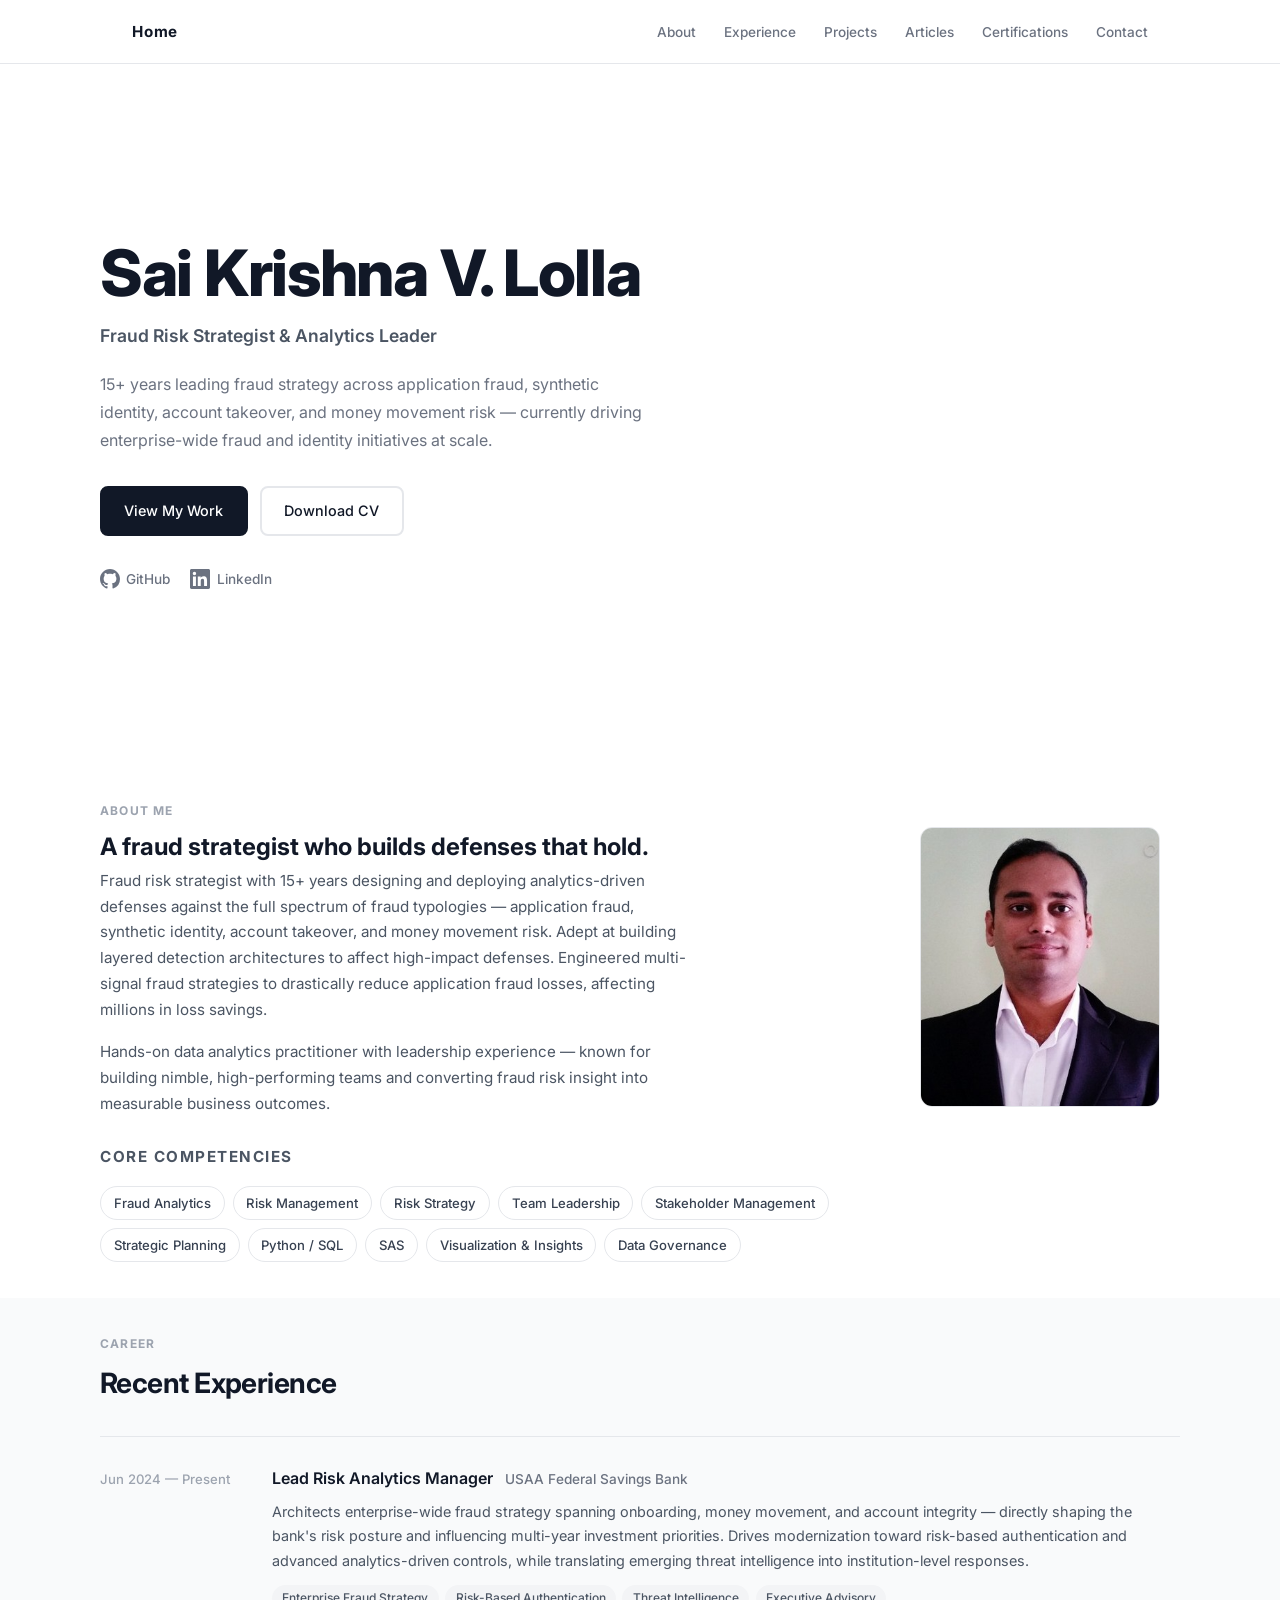
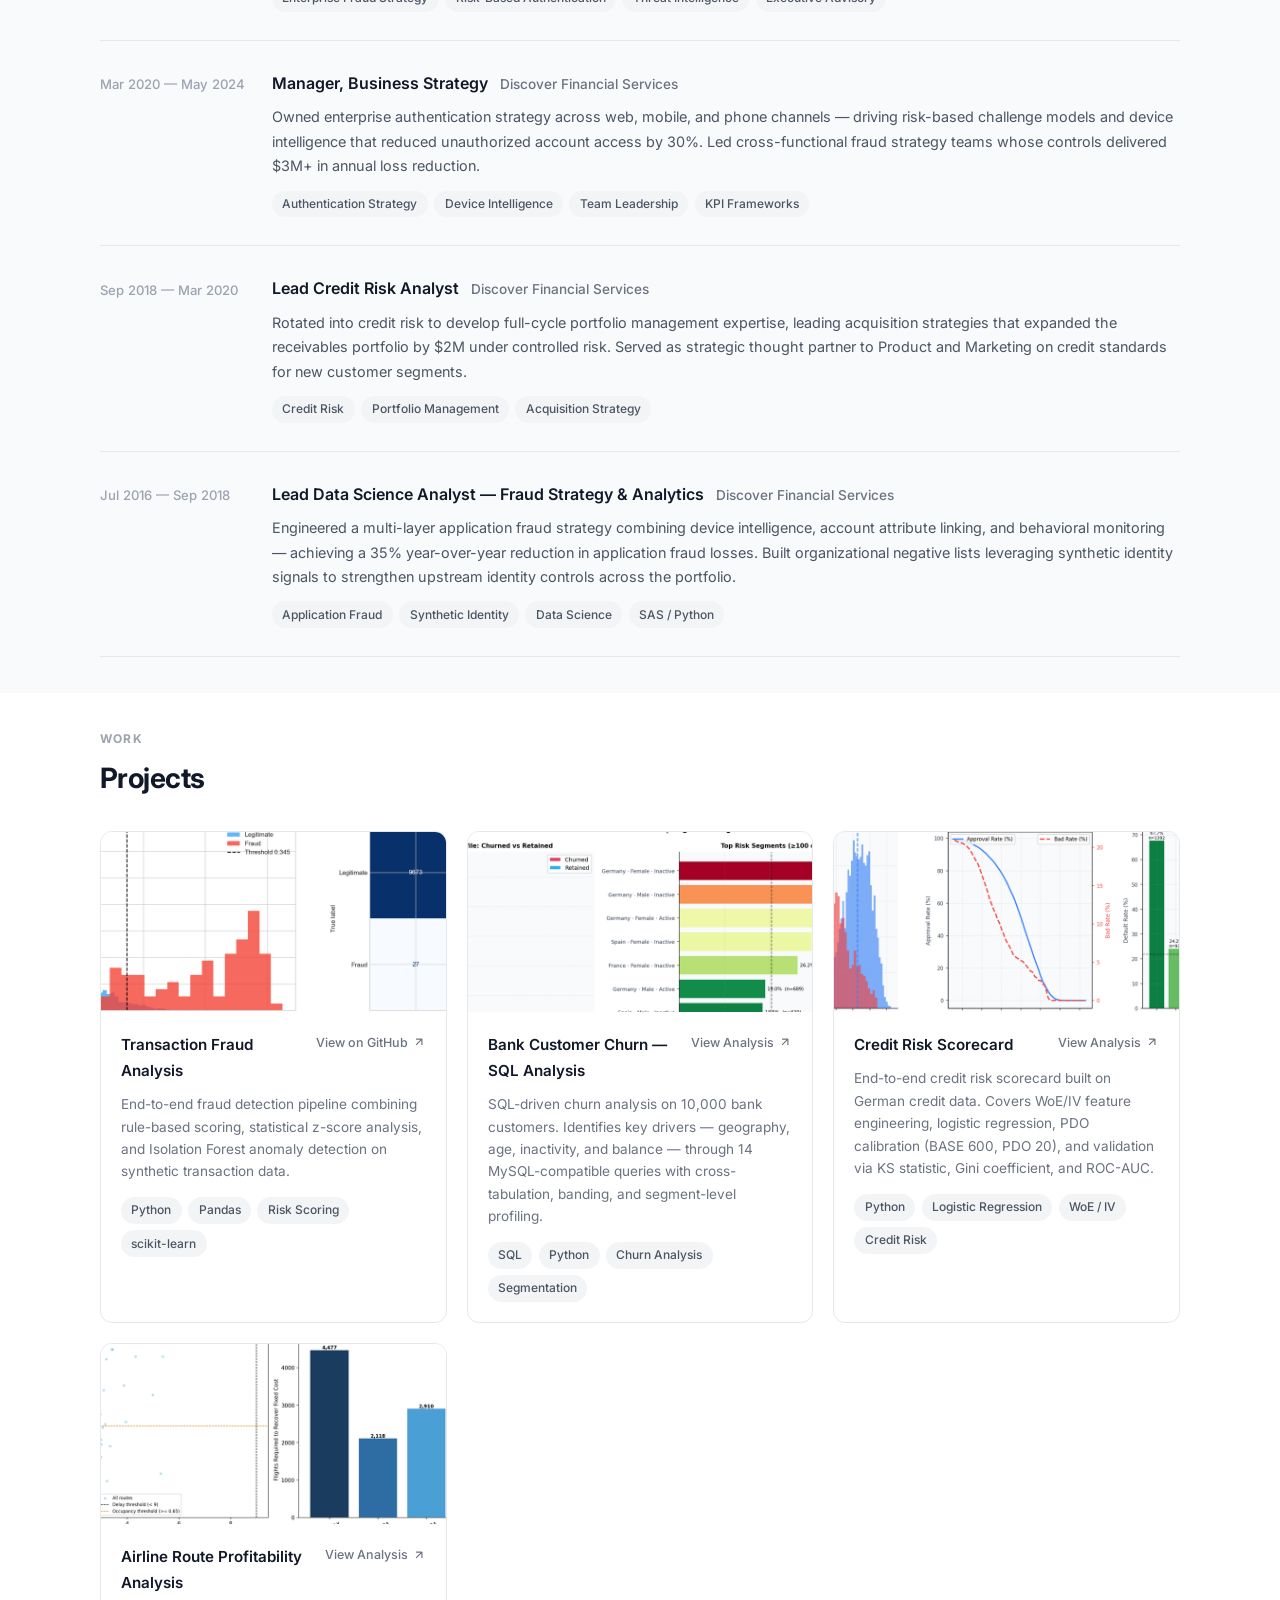
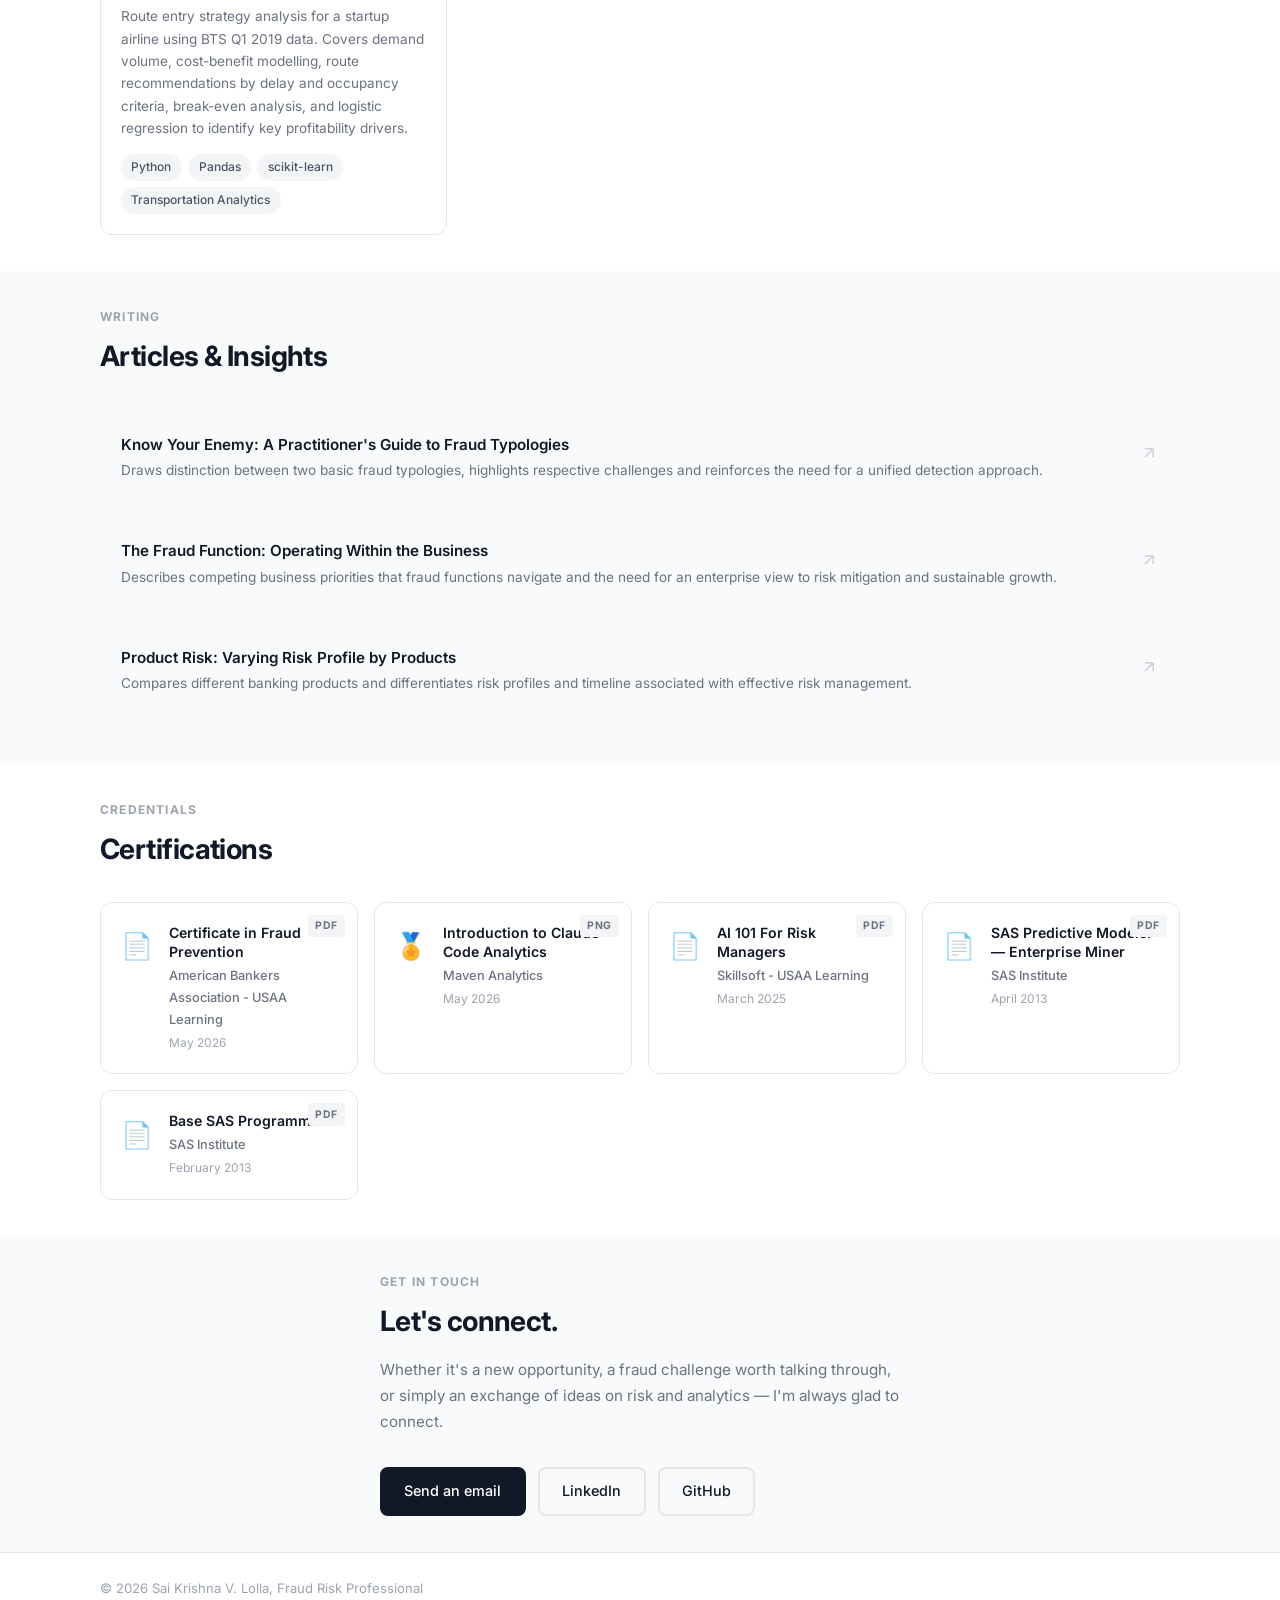
==== index.html @ 13bc926d "Update index.html" ====
<!DOCTYPE html>
<html lang="en">
<head>
  <meta charset="UTF-8" />
  <meta name="viewport" content="width=device-width, initial-scale=1.0" />
  <title>Sai Krishna V. Lolla — Fraud Risk & Analytics Leader</title>
  <link rel="preconnect" href="https://fonts.googleapis.com" />
  <link href="https://fonts.googleapis.com/css2?family=Inter:wght@300;400;500;600;700;800&display=swap" rel="stylesheet" />
  <link rel="stylesheet" href="style.css" />
</head>
<body>

  <!-- ── Navigation ─────────────────────────────────────────── -->
  <nav id="navbar">
    <div class="nav-inner">
      <a href="#hero" class="nav-logo">Home</a>
     <!-- <a href="/" class="nav-logo">🏠 Home</a> -->
      <button class="nav-toggle" aria-label="Toggle menu">&#9776;</button>
      <ul class="nav-links">
        <li><a href="#about">About</a></li>
        <li><a href="#experience">Experience</a></li>
        <li><a href="#projects">Projects</a></li>
        <li><a href="#publications">Articles</a></li>
        <li><a href="#certifications">Certifications</a></li>
        <li><a href="#contact">Contact</a></li>
        <!--<li><a href="assets/resume.pdf" target="_blank" class="btn-nav-cv">CV ↗</a></li> -->
      </ul>
    </div>
  </nav>

  <!-- ── Hero ───────────────────────────────────────────────── -->
  <section id="hero">
    <div class="hero-inner">
      <!--<p class="hero-greeting">Hi, I'm</p> -->
      <h1>Sai Krishna V. Lolla</h1>
      <!--  <span class="wave">👋</span>-->
      <p class="hero-role">Fraud Risk Strategist &amp; Analytics Leader</p>
      <p class="hero-tagline">
        15+ years leading fraud strategy across application fraud, synthetic identity, account takeover, and money movement risk — currently driving enterprise-wide fraud and identity initiatives at scale.
      </p>
      <div class="hero-actions">
        <a href="#projects" class="btn-primary">View My Work</a>
        <a href="assets/resume.pdf" class="btn-outline" target="_blank">Download CV</a>
      </div>
      <div class="hero-socials">
        <a href="https://github.com/skvlolla" target="_blank" rel="noopener">
          <svg width="20" height="20" viewBox="0 0 24 24" fill="currentColor"><path d="M12 0C5.37 0 0 5.37 0 12c0 5.31 3.435 9.795 8.205 11.385.6.105.825-.255.825-.57 0-.285-.015-1.23-.015-2.235-3.015.555-3.795-.735-4.035-1.41-.135-.345-.72-1.41-1.23-1.695-.42-.225-1.02-.78-.015-.795.945-.015 1.62.87 1.845 1.23 1.08 1.815 2.805 1.305 3.495.99.105-.78.42-1.305.765-1.605-2.67-.3-5.46-1.335-5.46-5.925 0-1.305.465-2.385 1.23-3.225-.12-.3-.54-1.53.12-3.18 0 0 1.005-.315 3.3 1.23.96-.27 1.98-.405 3-.405s2.04.135 3 .405c2.295-1.56 3.3-1.23 3.3-1.23.66 1.65.24 2.88.12 3.18.765.84 1.23 1.905 1.23 3.225 0 4.605-2.805 5.625-5.475 5.925.435.375.81 1.095.81 2.22 0 1.605-.015 2.895-.015 3.3 0 .315.225.69.825.57A12.02 12.02 0 0 0 24 12c0-6.63-5.37-12-12-12z"/></svg>
          GitHub
        </a>
        <a href="https://linkedin.com/in/sai-krishna-v-lolla-bba01b13" target="_blank" rel="noopener">
          <svg width="20" height="20" viewBox="0 0 24 24" fill="currentColor"><path d="M20.447 20.452h-3.554v-5.569c0-1.328-.027-3.037-1.852-3.037-1.853 0-2.136 1.445-2.136 2.939v5.667H9.351V9h3.414v1.561h.046c.477-.9 1.637-1.85 3.37-1.85 3.601 0 4.267 2.37 4.267 5.455v6.286zM5.337 7.433a2.062 2.062 0 0 1-2.063-2.065 2.064 2.064 0 1 1 2.063 2.065zm1.782 13.019H3.555V9h3.564v11.452zM22.225 0H1.771C.792 0 0 .774 0 1.729v20.542C0 23.227.792 24 1.771 24h20.451C23.2 24 24 23.227 24 22.271V1.729C24 .774 23.2 0 22.222 0h.003z"/></svg>
          LinkedIn
        </a>
      </div>
    </div>
  </section>

  <!-- ── About ──────────────────────────────────────────────── -->
  <section id="about">
    <div class="section-inner">
      <p class="section-label">About me</p>
      <div class="about-grid">
        <div class="about-left">
          <h2>A fraud strategist who builds defenses that hold.</h2>
          <p>
            Fraud risk strategist with 15+ years designing and deploying analytics-driven
            defenses against the full spectrum of fraud typologies — application fraud,
            synthetic identity, account takeover, and money movement risk. Adept at building
            layered detection architectures to affect high-impact defenses. Engineered
            multi-signal fraud strategies to drastically reduce application fraud losses,
            affecting millions in loss savings.
          </p>
          <p>
            Hands-on data analytics practitioner with leadership experience — known for building
            nimble, high-performing teams and converting fraud risk insight into measurable
            business outcomes.
          </p>
          <div class="skills-block">
            <p class="skills-label">Core competencies</p>
            <ul class="skill-tags">
              <li>Fraud Analytics</li>
              <li>Risk Management</li>
              <li>Risk Strategy</li>
              <li>Team Leadership</li>
              <li>Stakeholder Management</li>
              <li>Strategic Planning</li>
              <li>Python / SQL</li>
              <li>SAS</li>
              <li>Visualization &amp; Insights</li>
              <li>Data Governance</li>
            </ul>
          </div>
        </div>
        <div class="about-right">
          <!-- Replace src with your actual photo path, e.g. assets/photo.jpg -->
          <div class="photo-frame">
            <img src="assets/photo.jpg" alt="Sai Krishna V. Lolla" onerror="this.parentElement.classList.add('photo-placeholder')" />
           <!-- <div class="photo-initials">SKL</div> -->
          </div>
        </div>
      </div>
    </div>
  </section>

  <!-- ── Experience ─────────────────────────────────────────── -->
  <section id="experience" class="section-tinted">
    <div class="section-inner">
      <p class="section-label">Career</p>
      <h2 class="section-heading">Recent Experience</h2>
      <div class="exp-list">

        <div class="exp-card">
          <div class="exp-period">Jun 2024 — Present</div>
          <div class="exp-body">
            <div class="exp-header">
              <h3>Lead Risk Analytics Manager</h3>
              <span class="exp-company">USAA Federal Savings Bank</span>
            </div>
            <p>Architects enterprise-wide fraud strategy spanning onboarding, money movement, and account integrity — directly shaping the bank's risk posture and influencing multi-year investment priorities. Drives modernization toward risk-based authentication and advanced analytics-driven controls, while translating emerging threat intelligence into institution-level responses.</p>
            <div class="tag-list">
              <span class="tag">Enterprise Fraud Strategy</span>
              <span class="tag">Risk-Based Authentication</span>
              <span class="tag">Threat Intelligence</span>
              <span class="tag">Executive Advisory</span>
            </div>
          </div>
        </div>

        <div class="exp-card">
          <div class="exp-period">Mar 2020 — May 2024</div>
          <div class="exp-body">
            <div class="exp-header">
              <h3>Manager, Business Strategy</h3>
              <span class="exp-company">Discover Financial Services</span>
            </div>
            <p>Owned enterprise authentication strategy across web, mobile, and phone channels — driving risk-based challenge models and device intelligence that reduced unauthorized account access by 30%. Led cross-functional fraud strategy teams whose controls delivered $3M+ in annual loss reduction.</p>
            <div class="tag-list">
              <span class="tag">Authentication Strategy</span>
              <span class="tag">Device Intelligence</span>
              <span class="tag">Team Leadership</span>
              <span class="tag">KPI Frameworks</span>
            </div>
          </div>
        </div>

        <div class="exp-card">
          <div class="exp-period">Sep 2018 — Mar 2020</div>
          <div class="exp-body">
            <div class="exp-header">
              <h3>Lead Credit Risk Analyst</h3>
              <span class="exp-company">Discover Financial Services</span>
            </div>
            <p>Rotated into credit risk to develop full-cycle portfolio management expertise, leading acquisition strategies that expanded the receivables portfolio by $2M under controlled risk. Served as strategic thought partner to Product and Marketing on credit standards for new customer segments.</p>
            <div class="tag-list">
              <span class="tag">Credit Risk</span>
              <span class="tag">Portfolio Management</span>
              <span class="tag">Acquisition Strategy</span>
            </div>
          </div>
        </div>

        <div class="exp-card">
          <div class="exp-period">Jul 2016 — Sep 2018</div>
          <div class="exp-body">
            <div class="exp-header">
              <h3>Lead Data Science Analyst — Fraud Strategy &amp; Analytics</h3>
              <span class="exp-company">Discover Financial Services</span>
            </div>
            <p>Engineered a multi-layer application fraud strategy combining device intelligence, account attribute linking, and behavioral monitoring — achieving a 35% year-over-year reduction in application fraud losses. Built organizational negative lists leveraging synthetic identity signals to strengthen upstream identity controls across the portfolio.</p>
            <div class="tag-list">
              <span class="tag">Application Fraud</span>
              <span class="tag">Synthetic Identity</span>
              <span class="tag">Data Science</span>
              <span class="tag">SAS / Python</span>
            </div>
          </div>
        </div>

      </div>
    </div>
  </section>

  <!-- ── Projects ───────────────────────────────────────────── -->
  <section id="projects">
    <div class="section-inner">
      <p class="section-label">Work</p>
      <h2 class="section-heading">Projects</h2>
      <div class="project-grid">

        <div class="project-card">
          <div class="project-img-area">
            <img src="assets/thumb_fraud.png" alt="Transaction Fraud Analysis" onerror="this.parentElement.classList.add('project-img-fallback')" />
            <div class="project-img-icon">&#128202;</div>
          </div>
          <div class="project-body">
            <div class="project-header">
              <h3>Transaction Fraud Analysis</h3>
              <a href="https://github.com/skvlolla/transaction_fraud_analysis" target="_blank" rel="noopener" class="project-link">
                View on GitHub
                <svg width="14" height="14" viewBox="0 0 24 24" fill="none" stroke="currentColor" stroke-width="2"><path d="M7 17L17 7M17 7H7M17 7v10"/></svg>
              </a>
            </div>
            <p>End-to-end fraud detection pipeline combining rule-based scoring, statistical z-score analysis, and Isolation Forest anomaly detection on synthetic transaction data.</p>
            <div class="tag-list">
              <span class="tag">Python</span>
              <span class="tag">Pandas</span>
              <span class="tag">Risk Scoring</span>
              <span class="tag">scikit-learn</span>
            </div>
          </div>
        </div>

        <div class="project-card">
          <div class="project-img-area">
            <img src="assets/thumb_bank_churn.png" alt="Bank Customer Churn Analysis" onerror="this.parentElement.classList.add('project-img-fallback')" />
            <div class="project-img-icon">&#128200;</div>
          </div>
          <div class="project-body">
            <div class="project-header">
              <h3>Bank Customer Churn — SQL Analysis</h3>
              <a href="projects/bank-churn-analysis.html" target="_blank" rel="noopener" class="project-link">
                View Analysis
                <svg width="14" height="14" viewBox="0 0 24 24" fill="none" stroke="currentColor" stroke-width="2"><path d="M7 17L17 7M17 7H7M17 7v10"/></svg>
              </a>
            </div>
            <p>SQL-driven churn analysis on 10,000 bank customers. Identifies key drivers — geography, age, inactivity, and balance — through 14 MySQL-compatible queries with cross-tabulation, banding, and segment-level profiling.</p>
            <div class="tag-list">
              <span class="tag">SQL</span>
              <span class="tag">Python</span>
              <span class="tag">Churn Analysis</span>
              <span class="tag">Segmentation</span>
            </div>
          </div>
        </div>

        <div class="project-card">
          <div class="project-img-area">
            <img src="assets/thumb_credit_risk.png" alt="Credit Risk Scorecard" onerror="this.parentElement.classList.add('project-img-fallback')" />
            <div class="project-img-icon">&#128178;</div>
          </div>
          <div class="project-body">
            <div class="project-header">
              <h3>Credit Risk Scorecard</h3>
              <a href="projects/credit-risk-scorecard.html" target="_blank" rel="noopener" class="project-link">
                View Analysis
                <svg width="14" height="14" viewBox="0 0 24 24" fill="none" stroke="currentColor" stroke-width="2"><path d="M7 17L17 7M17 7H7M17 7v10"/></svg>
              </a>
            </div>
            <p>End-to-end credit risk scorecard built on German credit data. Covers WoE/IV feature engineering, logistic regression, PDO calibration (BASE 600, PDO 20), and validation via KS statistic, Gini coefficient, and ROC-AUC.</p>
            <div class="tag-list">
              <span class="tag">Python</span>
              <span class="tag">Logistic Regression</span>
              <span class="tag">WoE / IV</span>
              <span class="tag">Credit Risk</span>
            </div>
          </div>
        </div>

        <div class="project-card">
          <div class="project-img-area">
            <img src="assets/thumb_airline.png" alt="Airline Route Profitability Analysis" onerror="this.parentElement.classList.add('project-img-fallback')" />
            <div class="project-img-icon">&#9992;</div>
          </div>
          <div class="project-body">
            <div class="project-header">
              <h3>Airline Route Profitability Analysis</h3>
              <a href="projects/airline-route-analysis.html" target="_blank" rel="noopener" class="project-link">
                View Analysis
                <svg width="14" height="14" viewBox="0 0 24 24" fill="none" stroke="currentColor" stroke-width="2"><path d="M7 17L17 7M17 7H7M17 7v10"/></svg>
              </a>
            </div>
            <p>Route entry strategy analysis for a startup airline using BTS Q1 2019 data. Covers demand volume, cost-benefit modelling, route recommendations by delay and occupancy criteria, break-even analysis, and logistic regression to identify key profitability drivers.</p>
            <div class="tag-list">
              <span class="tag">Python</span>
              <span class="tag">Pandas</span>
              <span class="tag">scikit-learn</span>
              <span class="tag">Transportation Analytics</span>
            </div>
          </div>
        </div>

      </div>
    </div>
  </section>

  <!-- ── Articles & Insights ───────────────────────────────── -->
  <section id="publications" class="section-tinted">
    <div class="section-inner">
      <p class="section-label">Writing</p>
      <h2 class="section-heading">Articles &amp; Insights</h2>
      <div class="article-list">

        <!-- Duplicate this block for each article -->
        <a href="https://skvlolla.github.io/portfolio/assets/articles/fraud-typology.html" target="_blank" rel="noopener" class="article-card">
          <div class="article-body">
            <!--<span class="article-year">2023</span>-->
            <h3>Know Your Enemy: A Practitioner's Guide to Fraud Typologies</h3>
            <p>Draws distinction between two basic fraud typologies, highlights respective challenges and reinforces the need for a unified detection approach.</p>
          </div>
          <div class="article-arrow">
            <svg width="20" height="20" viewBox="0 0 24 24" fill="none" stroke="currentColor" stroke-width="2"><path d="M7 17L17 7M17 7H7M17 7v10"/></svg>
          </div>
        </a>

        <a href="https://skvlolla.github.io/portfolio/assets/articles/cross-functional.html" target="_blank" rel="noopener" class="article-card">
          <div class="article-body">
            <!--<span class="article-year">2024</span>-->
            <h3>The Fraud Function: Operating Within the Business</h3>
            <p>Describes competing business priorities that fraud functions navigate and the need for an enterprise view to risk mitigation and sustainable growth.</p>
          </div>
          <div class="article-arrow">
            <svg width="20" height="20" viewBox="0 0 24 24" fill="none" stroke="currentColor" stroke-width="2"><path d="M7 17L17 7M17 7H7M17 7v10"/></svg>
          </div>
        </a>

        <a href="https://skvlolla.github.io/portfolio/assets/articles/product-risk.html" target="_blank" rel="noopener" class="article-card">
          <div class="article-body">
            <!--<span class="article-year">2024</span>-->
            <h3>Product Risk: Varying Risk Profile by Products</h3>
            <p>Compares different banking products and differentiates risk profiles and timeline associated with effective risk management.</p>
          </div>
          <div class="article-arrow">
            <svg width="20" height="20" viewBox="0 0 24 24" fill="none" stroke="currentColor" stroke-width="2"><path d="M7 17L17 7M17 7H7M17 7v10"/></svg>
          </div>
        </a>

      </div>
    </div>
  </section>

  <!-- ── Certifications ─────────────────────────────────────── -->
  <section id="certifications">
    <div class="section-inner">
      <p class="section-label">Credentials</p>
      <h2 class="section-heading">Certifications</h2>
      <div class="cert-grid">

        <!--
          data-type="image" → opens PNG in modal
          data-type="pdf"   → opens PDF in modal
          data-src          → path to the file
        -->
      <div class="cert-card" data-type="pdf" data-src="assets/certs/ABA Certificate Fraud Prevention.pdf">
          <div class="cert-icon">&#128196;</div>
          <div class="cert-info">
            <h3>Certificate in Fraud Prevention</h3>
            <p class="cert-issuer">American Bankers Association - USAA Learning</p>
            <p class="cert-date">May 2026</p>
          </div>
          <span class="cert-type-badge">PDF</span>
        </div>

        <div class="cert-card" data-type="image" data-src="assets/certs/Intro-to-Claude-Code-Analytics-Certificate.png">
          <div class="cert-icon">&#127941;</div>
          <div class="cert-info">
            <h3>Introduction to Claude Code Analytics</h3>
            <p class="cert-issuer">Maven Analytics</p>
            <p class="cert-date">May 2026</p>
          </div>
          <span class="cert-type-badge">PNG</span>
        </div>

        <div class="cert-card" data-type="pdf" data-src="assets/certs/AI 101 for Risk Managers.pdf">
          <div class="cert-icon">&#128196;</div>
          <div class="cert-info">
            <h3>AI 101 For Risk Managers</h3>
            <p class="cert-issuer">Skillsoft - USAA Learning</p>
            <p class="cert-date">March 2025</p>
          </div>
          <span class="cert-type-badge">PDF</span>
        </div>

        <div class="cert-card" data-type="pdf" data-src="assets/certs/SAS_PredMod_SAS_EM.pdf">
          <div class="cert-icon">&#128196;</div>
          <div class="cert-info">
            <h3>SAS Predictive Modeler — Enterprise Miner</h3>
            <p class="cert-issuer">SAS Institute</p>
            <p class="cert-date">April 2013</p>
          </div>
          <span class="cert-type-badge">PDF</span>
        </div>

        <div class="cert-card" data-type="pdf" data-src="assets/certs/Base_SAS_Prog.pdf">
          <div class="cert-icon">&#128196;</div>
          <div class="cert-info">
            <h3>Base SAS Programmer</h3>
            <p class="cert-issuer">SAS Institute</p>
            <p class="cert-date">February 2013</p>
          </div>
          <span class="cert-type-badge">PDF</span>
        </div>

      </div>
    </div>
  </section>

  <!-- ── Contact ────────────────────────────────────────────── -->
  <section id="contact" class="section-tinted">
    <div class="section-inner contact-inner">
      <p class="section-label">Get in touch</p>
      <h2 class="section-heading">Let's connect.</h2>
      <p class="contact-sub">
        Whether it's a new opportunity, a fraud challenge worth talking through, or simply
        an exchange of ideas on risk and analytics — I'm always glad to connect.
      </p>
      <div class="contact-actions">
        <a href="mailto:skvlolla@gmail.com" class="btn-primary">Send an email</a>
        <a href="https://linkedin.com/in/sai-krishna-v-lolla-bba01b13" target="_blank" rel="noopener" class="btn-outline">LinkedIn</a>
        <a href="https://github.com/skvlolla" target="_blank" rel="noopener" class="btn-outline">GitHub</a>
      </div>
    </div>
  </section>

  <footer>
    <div class="footer-inner">
      <span>&copy; 2026 Sai Krishna V. Lolla, Fraud Risk Professional</span>
      <!--<div class="footer-links">
        <a href="https://github.com/skvlolla" target="_blank" rel="noopener">GitHub</a>
        <a href="https://linkedin.com/in/sai-krishna-v-lolla-bba01b13" target="_blank" rel="noopener">LinkedIn</a>  -->
      </div>
    </div>
  </footer>

  <!-- ── Cert Modal ─────────────────────────────────────────── -->
  <div id="cert-modal" class="modal" role="dialog" aria-modal="true" aria-label="Certification viewer">
    <div class="modal-backdrop"></div>
    <div class="modal-box">
      <button class="modal-close" aria-label="Close">&times;</button>
      <div id="modal-content"></div>
    </div>
  </div>

  <script src="script.js"></script>
</body>
</html>
---- style.css ----
/* ── Reset & Tokens ────────────────────────────────────────── */
*, *::before, *::after { box-sizing: border-box; margin: 0; padding: 0; }

:root {
  --gray-50:   #f9fafb;
  --gray-100:  #f3f4f6;
  --gray-200:  #e5e7eb;
  --gray-300:  #d1d5db;
  --gray-400:  #9ca3af;
  --gray-500:  #6b7280;
  --gray-600:  #4b5563;
  --gray-700:  #374151;
  --gray-800:  #1f2937;
  --gray-900:  #111827;
  --white:     #ffffff;
  --radius:    12px;
  --radius-sm: 8px;
  --nav-h:     64px;
  --max-w:     1080px;
  --shadow-sm: 0 1px 3px rgba(0,0,0,.06), 0 1px 2px rgba(0,0,0,.04);
  --shadow:    0 4px 12px rgba(0,0,0,.07);
}

html { scroll-behavior: smooth; font-size: 16px; }

body {
  font-family: 'Inter', system-ui, -apple-system, sans-serif;
  color: var(--gray-900);
  background: var(--white);
  line-height: 1.7;
  -webkit-font-smoothing: antialiased;
}

a { color: inherit; text-decoration: none; }
img { max-width: 100%; display: block; }

/* ── Buttons ───────────────────────────────────────────────── */
.btn-primary {
  display: inline-flex;
  align-items: center;
  gap: .4rem;
  padding: .65rem 1.4rem;
  background: var(--gray-900);
  color: var(--white);
  border: 2px solid var(--gray-900);
  border-radius: var(--radius-sm);
  font-size: .9rem;
  font-weight: 500;
  transition: background .15s, border-color .15s;
  cursor: pointer;
}
.btn-primary:hover { background: var(--gray-700); border-color: var(--gray-700); }

.btn-outline {
  display: inline-flex;
  align-items: center;
  gap: .4rem;
  padding: .65rem 1.4rem;
  background: transparent;
  color: var(--gray-900);
  border: 2px solid var(--gray-200);
  border-radius: var(--radius-sm);
  font-size: .9rem;
  font-weight: 500;
  transition: border-color .15s, color .15s;
  cursor: pointer;
}
.btn-outline:hover { border-color: var(--gray-400); }

/* ── Navigation ────────────────────────────────────────────── */
#navbar {
  position: fixed;
  top: 0; left: 0; right: 0;
  height: var(--nav-h);
  background: rgba(255,255,255,.9);
  backdrop-filter: blur(10px);
  border-bottom: 1px solid var(--gray-200);
  z-index: 100;
}

.nav-inner {
  max-width: var(--max-w);
  margin: 0 auto;
  padding: 0 2rem;
  height: 100%;
  display: flex;
  align-items: center;
  justify-content: space-between;
}

.nav-logo {
  font-size: .95rem;
  font-weight: 700;
  color: var(--gray-900);
  letter-spacing: .05em;
}

.nav-links {
  list-style: none;
  display: flex;
  align-items: center;
  gap: 1.75rem;
}

.nav-links a {
  font-size: .85rem;
  font-weight: 500;
  color: var(--gray-500);
  transition: color .15s;
}
.nav-links a:hover, .nav-links a.active { color: var(--gray-900); }

.btn-nav-cv {
  padding: .4rem .9rem;
  border: 1.5px solid var(--gray-200);
  border-radius: 6px;
  font-size: .82rem !important;
  font-weight: 600 !important;
  color: var(--gray-700) !important;
  transition: border-color .15s !important;
}
.btn-nav-cv:hover { border-color: var(--gray-400) !important; color: var(--gray-900) !important; }

.nav-toggle {
  display: none;
  background: none;
  border: none;
  font-size: 1.3rem;
  cursor: pointer;
  color: var(--gray-700);
}

/* ── Hero ──────────────────────────────────────────────────── */
#hero {
  min-height: 85vh;
  display: flex;
  align-items: center;
  padding: calc(var(--nav-h) + 3rem) 2rem 3rem;
}

.hero-inner {
  max-width: var(--max-w);
  margin: 0 auto;
  width: 100%;
}

.hero-greeting {
  font-size: 1.1rem;
  color: var(--gray-500);
  font-weight: 400;
  margin-bottom: .4rem;
}

#hero h1 {
  font-size: clamp(2.5rem, 5.5vw, 4rem);
  font-weight: 800;
  color: var(--gray-900);
  line-height: 1.1;
  margin-bottom: .75rem;
  letter-spacing: -.02em;
}

.wave {
  display: inline-block;
  animation: wave 2s linear 3;
  transform-origin: 70% 70%;
}
@keyframes wave {
  0%,60%,100% { transform: rotate(0deg); }
  10%,30%     { transform: rotate(14deg); }
  20%         { transform: rotate(-8deg); }
  40%         { transform: rotate(-4deg); }
  50%         { transform: rotate(10deg); }
}

.hero-role {
  font-size: 1.1rem;
  font-weight: 600;
  color: var(--gray-600);
  margin-bottom: 1.25rem;
}

.hero-tagline {
  font-size: 1rem;
  color: var(--gray-500);
  max-width: 560px;
  line-height: 1.75;
  margin-bottom: 2rem;
}

.hero-actions {
  display: flex;
  gap: .75rem;
  flex-wrap: wrap;
  margin-bottom: 2rem;
}

.hero-socials {
  display: flex;
  gap: 1.25rem;
}

.hero-socials a {
  display: inline-flex;
  align-items: center;
  gap: .4rem;
  font-size: .85rem;
  font-weight: 500;
  color: var(--gray-500);
  transition: color .15s;
}
.hero-socials a:hover { color: var(--gray-900); }

/* ── Section Shared ────────────────────────────────────────── */
section { padding: 2.25rem 2rem; }
.section-tinted { background: var(--gray-50); }

.section-inner {
  max-width: var(--max-w);
  margin: 0 auto;
}

.section-label {
  font-size: .75rem;
  font-weight: 700;
  letter-spacing: .1em;
  text-transform: uppercase;
  color: var(--gray-400);
  margin-bottom: .35rem;
}

.section-heading {
  font-size: 1.75rem;
  font-weight: 700;
  color: var(--gray-900);
  margin-bottom: 1.75rem;
  letter-spacing: -.02em;
}

/* ── About ─────────────────────────────────────────────────── */
#about .section-inner > h2 {
  font-size: 1.75rem;
  font-weight: 700;
  color: var(--gray-900);
  margin-bottom: 1.25rem;
  letter-spacing: -.02em;
  max-width: 540px;
  line-height: 1.3;
}

.about-grid {
  display: grid;
  grid-template-columns: 1fr 280px;
  gap: 2.5rem;
  align-items: start;
}

.about-left p {
  color: var(--gray-600);
  font-size: .95rem;
  margin-bottom: 1rem;
  max-width: 600px;
}

.skills-block { margin-top: 1.75rem; }

.skills-label {
  font-size: .75rem;
  font-weight: 700;
  letter-spacing: .1em;
  text-transform: uppercase;
  color: var(--gray-400);
  margin-bottom: .75rem;
}

.skill-tags {
  list-style: none;
  display: flex;
  flex-wrap: wrap;
  gap: .5rem;
}

.skill-tags li {
  font-size: .82rem;
  font-weight: 500;
  padding: .3rem .8rem;
  background: var(--white);
  border: 1.5px solid var(--gray-200);
  border-radius: 20px;
  color: var(--gray-700);
  transition: border-color .15s;
}
.skill-tags li:hover { border-color: var(--gray-400); }

.about-right { display: flex; justify-content: center; }

.photo-frame {
  width: 240px;
  height: 280px;
  border-radius: var(--radius);
  overflow: hidden;
  background: var(--gray-100);
  border: 1.5px solid var(--gray-200);
  position: relative;
  display: flex;
  align-items: center;
  justify-content: center;
}

.photo-frame img {
  width: 100%;
  height: 100%;
  object-fit: cover;
}

.photo-initials {
  position: absolute;
  font-size: 2rem;
  font-weight: 700;
  color: var(--gray-300);
}

.photo-frame.photo-placeholder img { display: none; }

/* ── Experience ────────────────────────────────────────────── */
.exp-list { display: flex; flex-direction: column; gap: 1px; }

.exp-card {
  display: grid;
  grid-template-columns: 140px 1fr;
  gap: 2rem;
  padding: 1.75rem 0;
  border-bottom: 1px solid var(--gray-200);
}
.exp-card:first-child { border-top: 1px solid var(--gray-200); }

.exp-period {
  font-size: .82rem;
  font-weight: 500;
  color: var(--gray-400);
  padding-top: .2rem;
  white-space: nowrap;
}

.exp-header {
  display: flex;
  align-items: baseline;
  gap: .75rem;
  flex-wrap: wrap;
  margin-bottom: .5rem;
}

.exp-body h3 {
  font-size: 1rem;
  font-weight: 600;
  color: var(--gray-900);
}

.exp-company {
  font-size: .85rem;
  font-weight: 500;
  color: var(--gray-500);
}

.exp-body p {
  font-size: .9rem;
  color: var(--gray-600);
  margin-bottom: .75rem;
}

/* ── Tags (shared) ─────────────────────────────────────────── */
.tag-list { display: flex; flex-wrap: wrap; gap: .4rem; }

.tag {
  font-size: .75rem;
  font-weight: 500;
  padding: .2rem .65rem;
  background: var(--gray-100);
  color: var(--gray-600);
  border-radius: 20px;
}

/* ── Projects ──────────────────────────────────────────────── */
.project-grid {
  display: grid;
  grid-template-columns: repeat(auto-fill, minmax(320px, 1fr));
  gap: 1.25rem;
}

.project-card {
  background: var(--white);
  border: 1.5px solid var(--gray-200);
  border-radius: var(--radius);
  overflow: hidden;
  transition: border-color .15s, box-shadow .15s;
}
.project-card:hover { border-color: var(--gray-300); box-shadow: var(--shadow); }

.project-img-area {
  height: 180px;
  background: var(--gray-100);
  overflow: hidden;
  display: flex;
  align-items: center;
  justify-content: center;
  position: relative;
}
.project-img-area img { width: 100%; height: 100%; object-fit: cover; }

.project-img-fallback { background: var(--gray-100); }
.project-img-fallback img { display: none; }

.project-img-icon {
  font-size: 2rem;
  position: absolute;
}
.project-img-area img + .project-img-icon,
.project-img-area:not(.project-img-fallback) .project-img-icon { display: none; }
.project-img-fallback .project-img-icon { display: flex; }

.project-body { padding: 1.25rem; }

.project-header {
  display: flex;
  justify-content: space-between;
  align-items: flex-start;
  gap: .5rem;
  margin-bottom: .6rem;
}

.project-body h3 {
  font-size: .95rem;
  font-weight: 600;
  color: var(--gray-900);
}

.project-link {
  display: inline-flex;
  align-items: center;
  gap: .25rem;
  font-size: .78rem;
  font-weight: 500;
  color: var(--gray-500);
  white-space: nowrap;
  transition: color .15s;
  flex-shrink: 0;
}
.project-link:hover { color: var(--gray-900); }

.project-body p {
  font-size: .85rem;
  color: var(--gray-500);
  margin-bottom: .9rem;
  line-height: 1.65;
}

/* ── Articles ──────────────────────────────────────────────── */
.article-list { display: flex; flex-direction: column; gap: 1px; }

.article-card {
  display: flex;
  align-items: center;
  gap: 1.5rem;
  padding: 1.5rem 1.25rem;
  border-radius: var(--radius-sm);
  border: 1.5px solid transparent;
  transition: background .15s, border-color .15s;
  cursor: pointer;
  margin-bottom: .5rem;
}
.article-card:hover {
  background: var(--white);
  border-color: var(--gray-200);
}

.article-body { flex: 1; }

.article-year {
  font-size: .75rem;
  font-weight: 600;
  letter-spacing: .08em;
  text-transform: uppercase;
  color: var(--gray-400);
  display: block;
  margin-bottom: .3rem;
}

.article-body h3 {
  font-size: .95rem;
  font-weight: 600;
  color: var(--gray-900);
  margin-bottom: .3rem;
  line-height: 1.4;
}

.article-body p {
  font-size: .85rem;
  color: var(--gray-500);
  line-height: 1.6;
}

.article-arrow {
  color: var(--gray-300);
  flex-shrink: 0;
  transition: color .15s, transform .15s;
}
.article-card:hover .article-arrow { color: var(--gray-600); transform: translate(2px,-2px); }

/* ── Certifications ────────────────────────────────────────── */
.cert-grid {
  display: grid;
  grid-template-columns: repeat(auto-fill, minmax(240px, 1fr));
  gap: 1rem;
}

.cert-card {
  background: var(--white);
  border: 1.5px solid var(--gray-200);
  border-radius: var(--radius);
  padding: 1.25rem;
  display: flex;
  align-items: flex-start;
  gap: 1rem;
  cursor: pointer;
  position: relative;
  transition: border-color .15s, box-shadow .15s;
}
.cert-card:hover { border-color: var(--gray-300); box-shadow: var(--shadow-sm); }

.cert-icon { font-size: 1.6rem; flex-shrink: 0; margin-top: .1rem; }

.cert-info h3 {
  font-size: .88rem;
  font-weight: 600;
  color: var(--gray-900);
  margin-bottom: .2rem;
  line-height: 1.4;
}

.cert-issuer { font-size: .8rem; color: var(--gray-500); font-weight: 500; }
.cert-date   { font-size: .75rem; color: var(--gray-400); margin-top: .15rem; }

.cert-type-badge {
  position: absolute;
  top: .75rem; right: .75rem;
  font-size: .65rem;
  font-weight: 700;
  letter-spacing: .06em;
  padding: .15rem .45rem;
  border-radius: 4px;
  background: var(--gray-100);
  color: var(--gray-500);
}

/* ── Contact ───────────────────────────────────────────────── */
.contact-inner { max-width: 520px; }

.contact-inner .section-heading { margin-bottom: .75rem; }

.contact-sub {
  font-size: .95rem;
  color: var(--gray-500);
  margin-bottom: 2rem;
  line-height: 1.7;
}

.contact-actions { display: flex; gap: .75rem; flex-wrap: wrap; }

/* ── Footer ────────────────────────────────────────────────── */
footer {
  border-top: 1px solid var(--gray-200);
  padding: 1.5rem 2rem;
}

.footer-inner {
  max-width: var(--max-w);
  margin: 0 auto;
  display: flex;
  justify-content: space-between;
  align-items: center;
  flex-wrap: wrap;
  gap: 1rem;
}

footer span { font-size: .82rem; color: var(--gray-400); }

.footer-links { display: flex; gap: 1.25rem; }
.footer-links a {
  font-size: .82rem;
  color: var(--gray-400);
  font-weight: 500;
  transition: color .15s;
}
.footer-links a:hover { color: var(--gray-700); }

/* ── Modal ─────────────────────────────────────────────────── */
.modal {
  display: none;
  position: fixed;
  inset: 0;
  z-index: 200;
  align-items: center;
  justify-content: center;
}
.modal.open { display: flex; }

.modal-backdrop {
  position: absolute;
  inset: 0;
  background: rgba(0,0,0,.5);
}

.modal-box {
  position: relative;
  background: var(--white);
  border-radius: var(--radius);
  max-width: 90vw;
  max-height: 90vh;
  overflow: auto;
  padding: 1rem;
  box-shadow: 0 20px 60px rgba(0,0,0,.2);
  z-index: 1;
}

.modal-close {
  position: sticky;
  top: 0;
  float: right;
  background: var(--gray-100);
  border: none;
  border-radius: 50%;
  width: 32px; height: 32px;
  font-size: 1.2rem;
  cursor: pointer;
  display: flex;
  align-items: center;
  justify-content: center;
  margin-bottom: .5rem;
  color: var(--gray-600);
}
.modal-close:hover { background: var(--gray-200); }

#modal-content img   { max-width: 75vw; max-height: 80vh; border-radius: 6px; }
#modal-content iframe { width: 75vw; height: 80vh; border: none; }

/* ── Responsive ────────────────────────────────────────────── */
@media (max-width: 768px) {
  .nav-toggle { display: block; }

  .nav-links {
    display: none;
    position: absolute;
    top: var(--nav-h);
    left: 0; right: 0;
    background: var(--white);
    border-bottom: 1px solid var(--gray-200);
    flex-direction: column;
    padding: 1.5rem 2rem;
    gap: 1.1rem;
    align-items: flex-start;
  }
  .nav-links.open { display: flex; }

  .about-grid { grid-template-columns: 1fr; }
  .about-right { display: none; }

  .exp-card { grid-template-columns: 1fr; gap: .4rem; }
  .exp-period { font-size: .78rem; }

  .project-grid { grid-template-columns: 1fr; }

  .cert-grid { grid-template-columns: 1fr; }

  .contact-inner { max-width: 100%; }
}
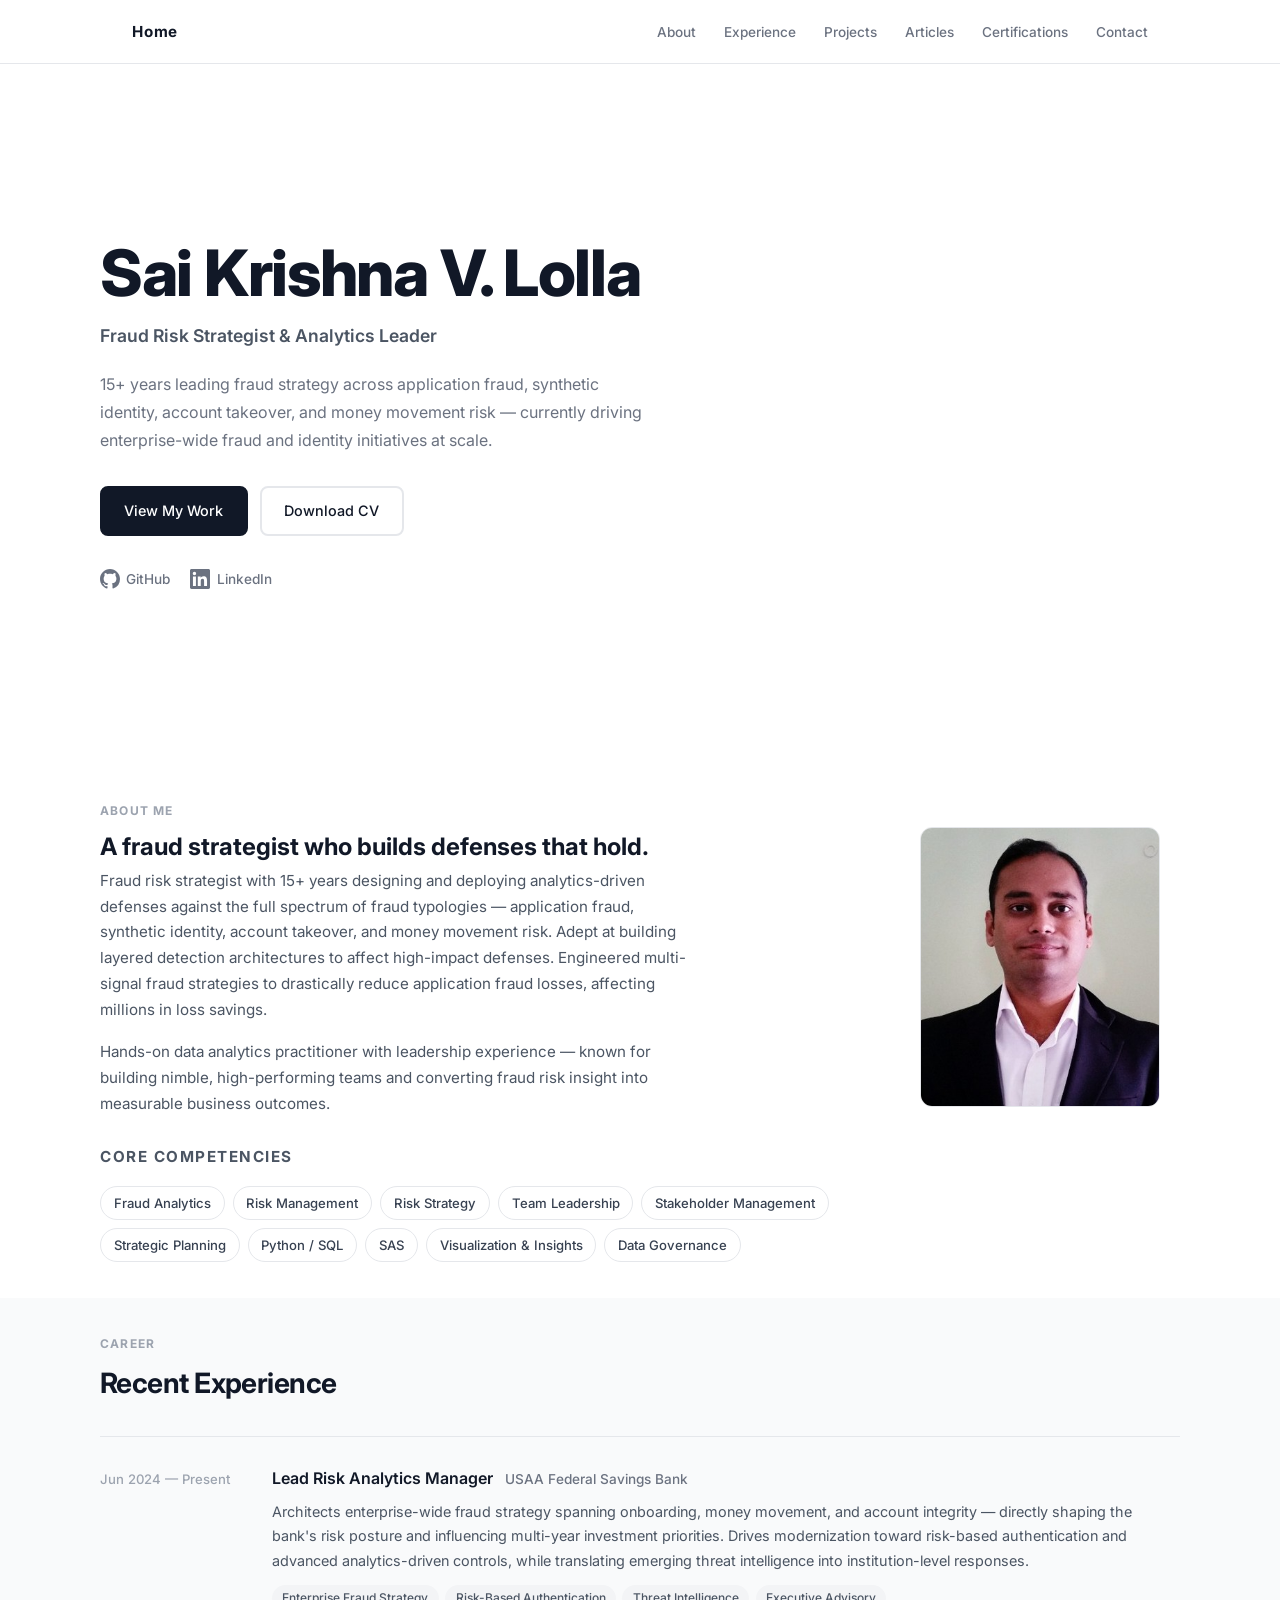
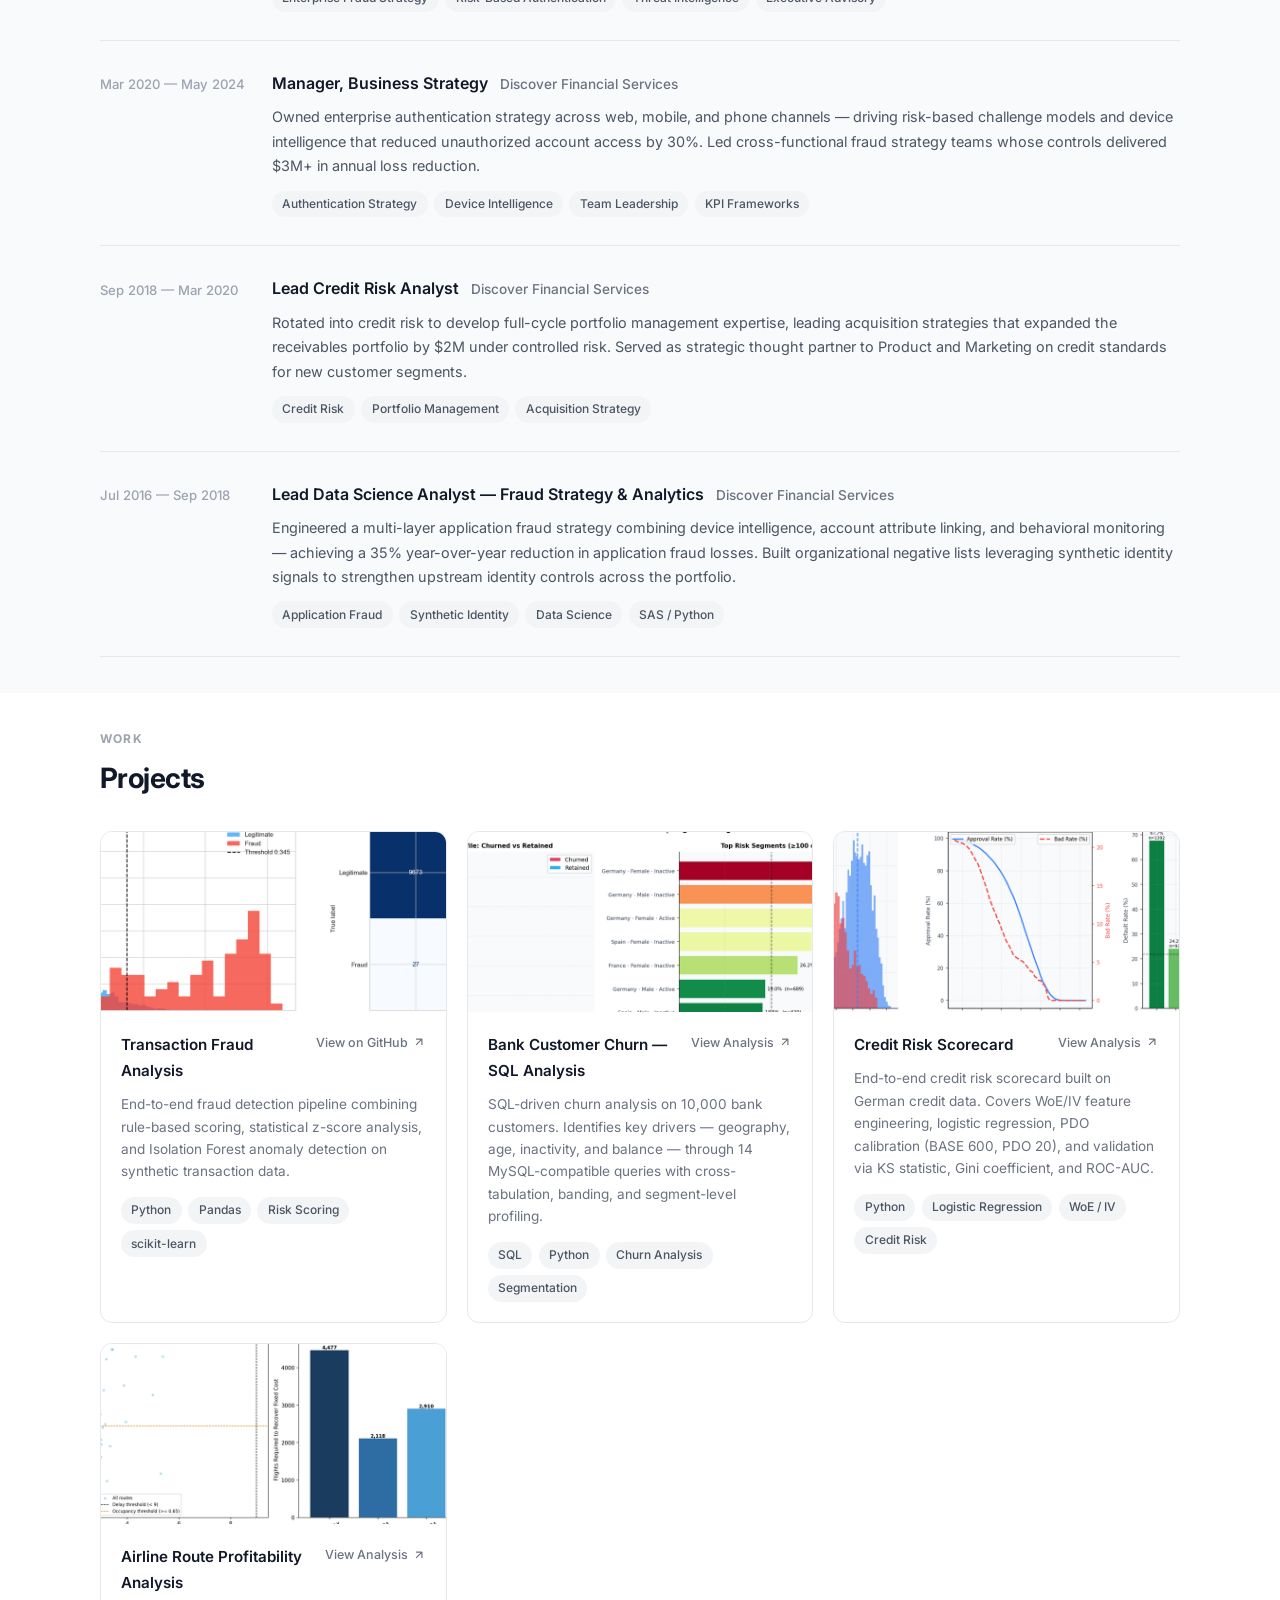
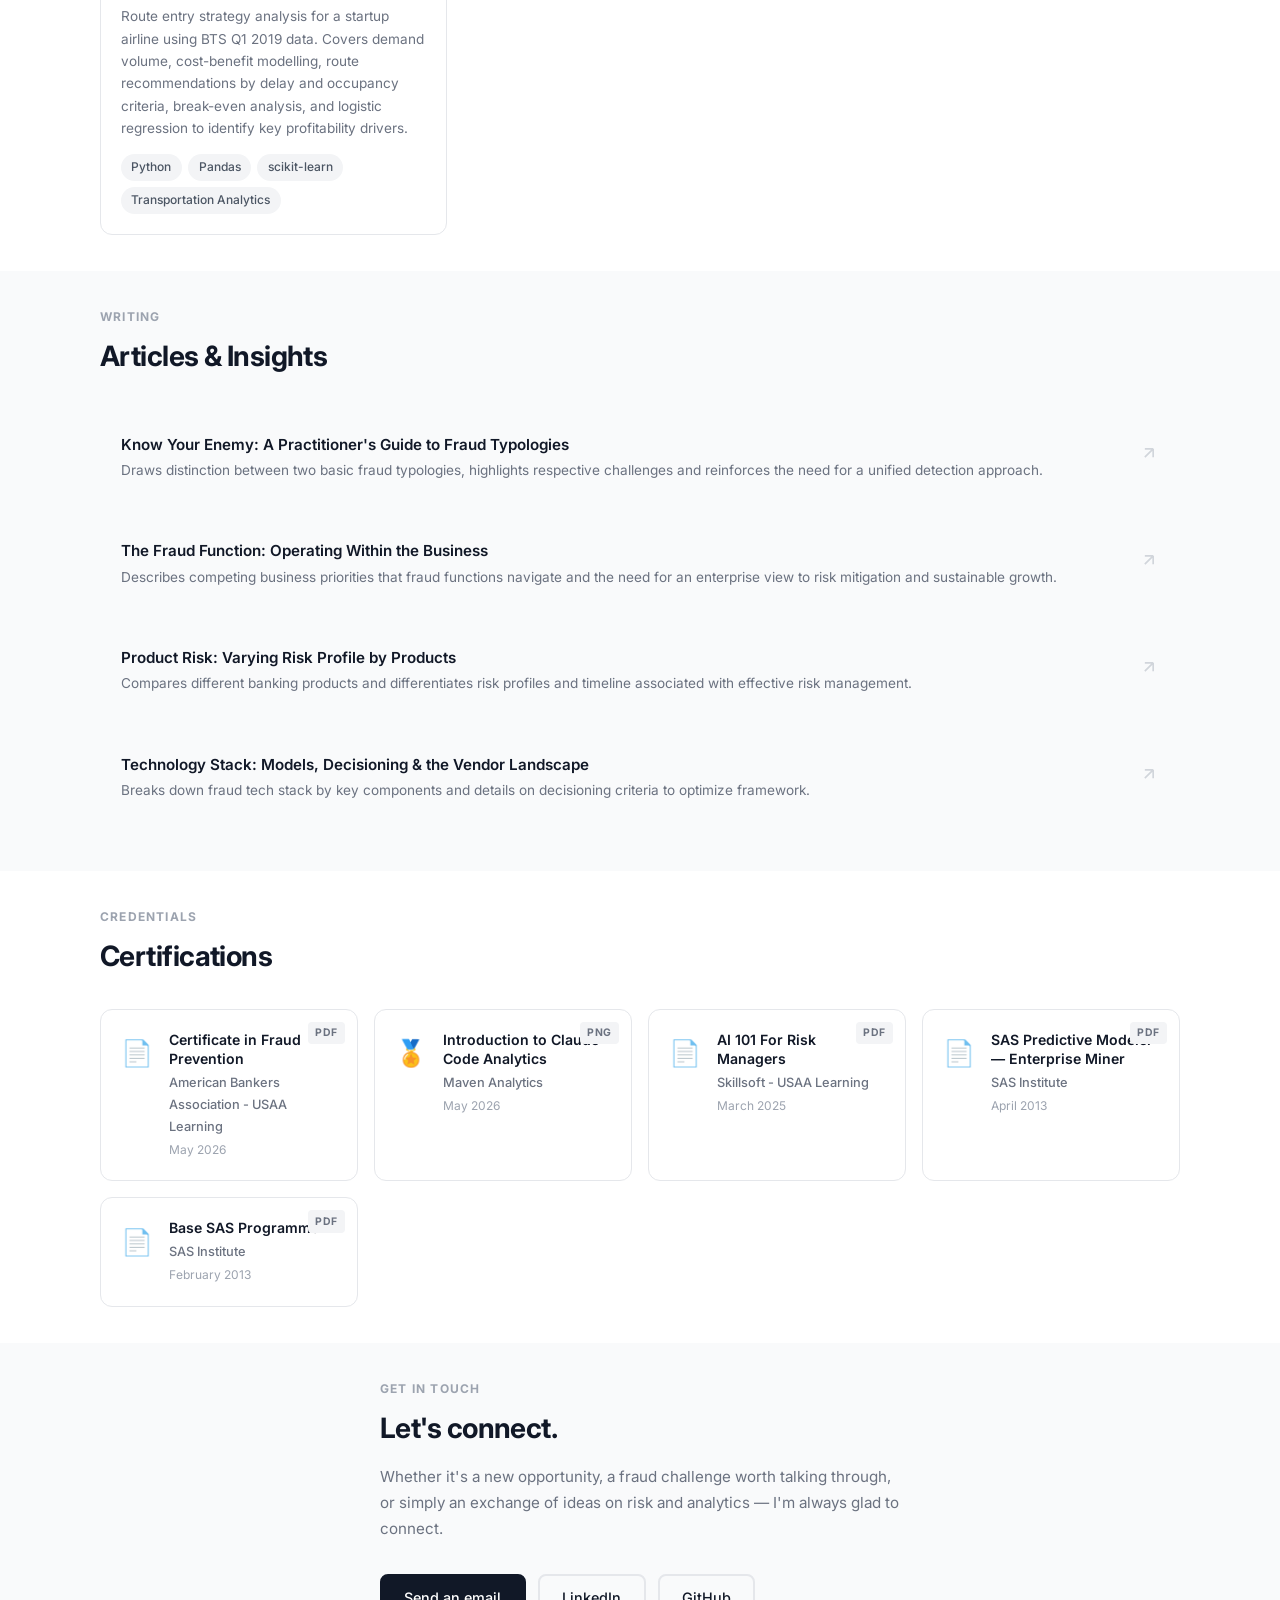
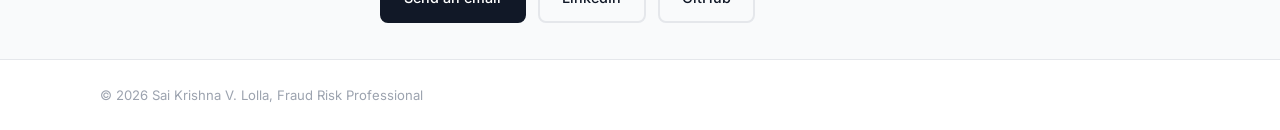
==== commit b0e08aa7: "Update index.html" ====
--- a/index.html
+++ b/index.html
@@ -324,6 +324,17 @@
           </div>
         </a>
 
+
+        <a href="https://skvlolla.github.io/portfolio/assets/articles/fraud-tech-stack.html" target="_blank" rel="noopener" class="article-card">
+          <div class="article-body">
+            <!--<span class="article-year">2024</span>-->
+            <h3>Technology Stack: Models, Decisioning & the Vendor Landscape</h3>
+            <p>Breaks down fraud tech stack by key components and details on decisioning criteria to optimize framework.</p>
+          </div>
+          <div class="article-arrow">
+            <svg width="20" height="20" viewBox="0 0 24 24" fill="none" stroke="currentColor" stroke-width="2"><path d="M7 17L17 7M17 7H7M17 7v10"/></svg>
+          </div>
+        </a>
       </div>
     </div>
   </section>
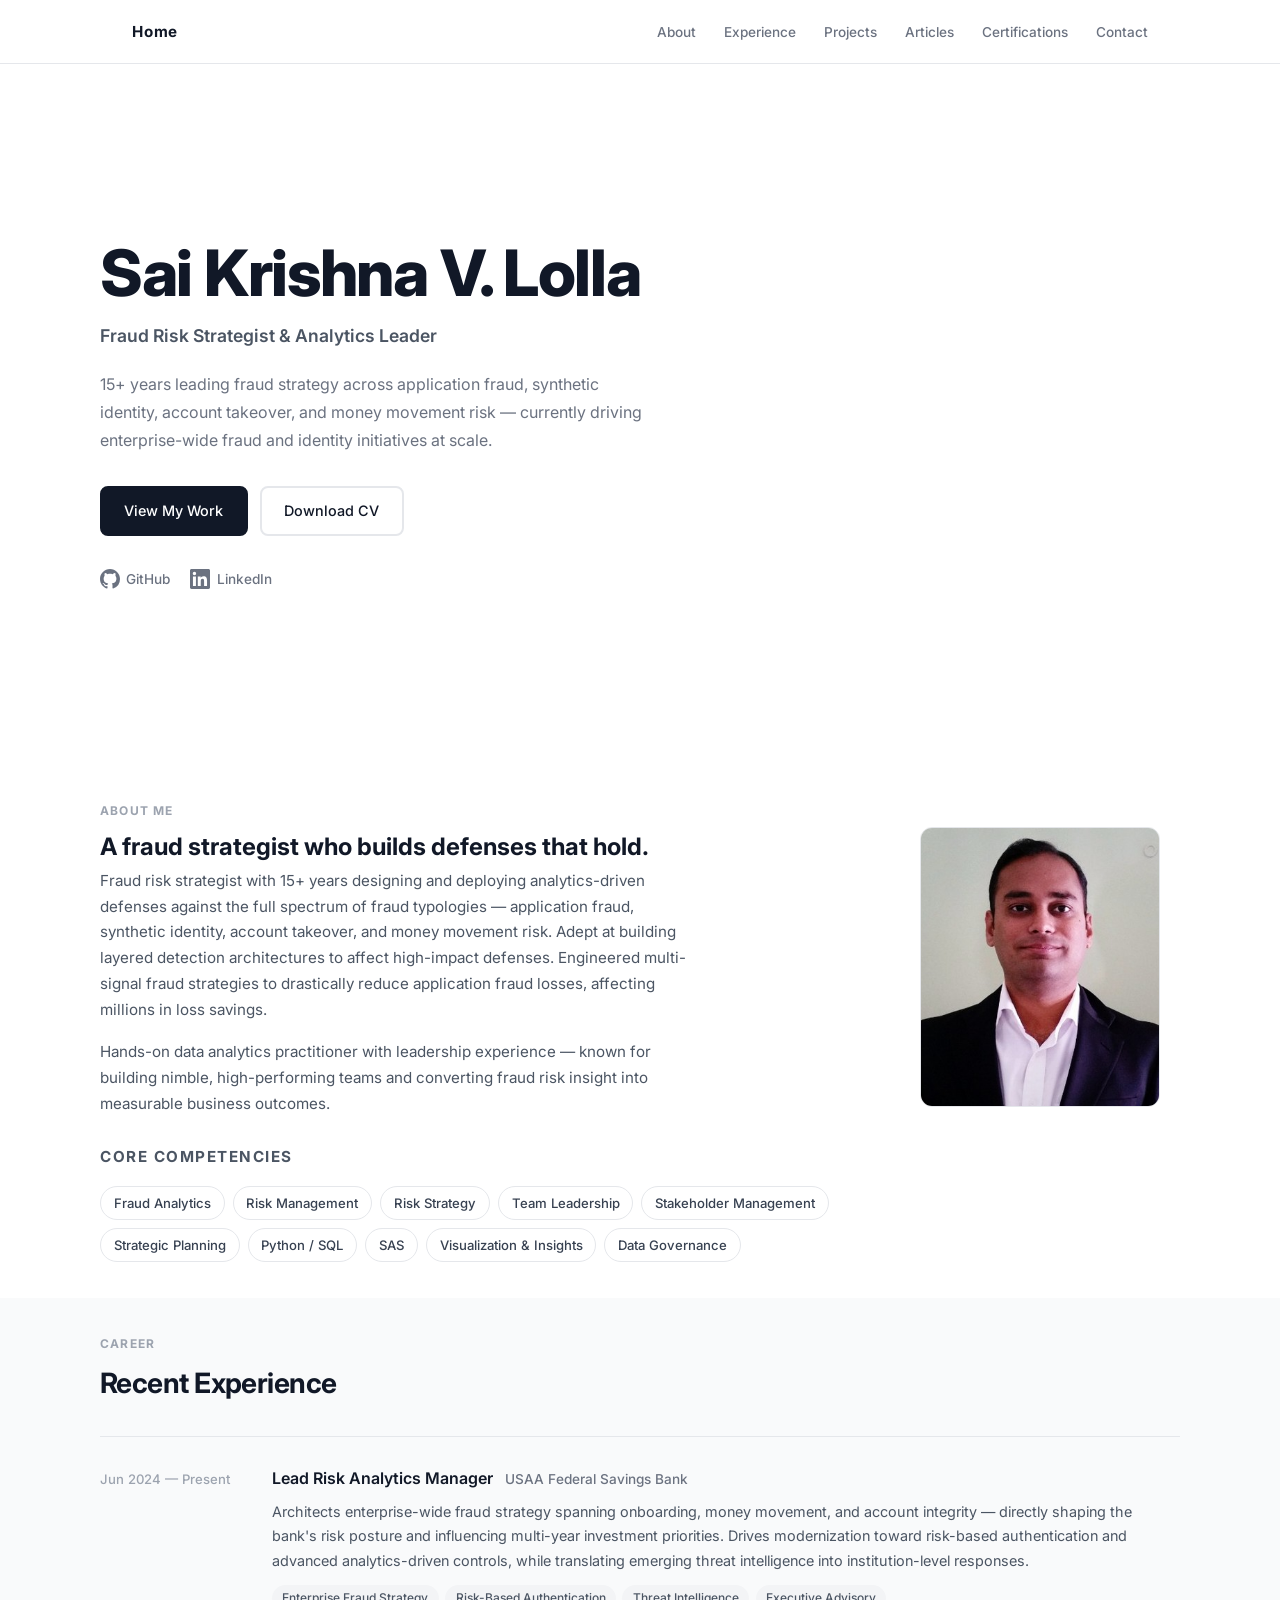
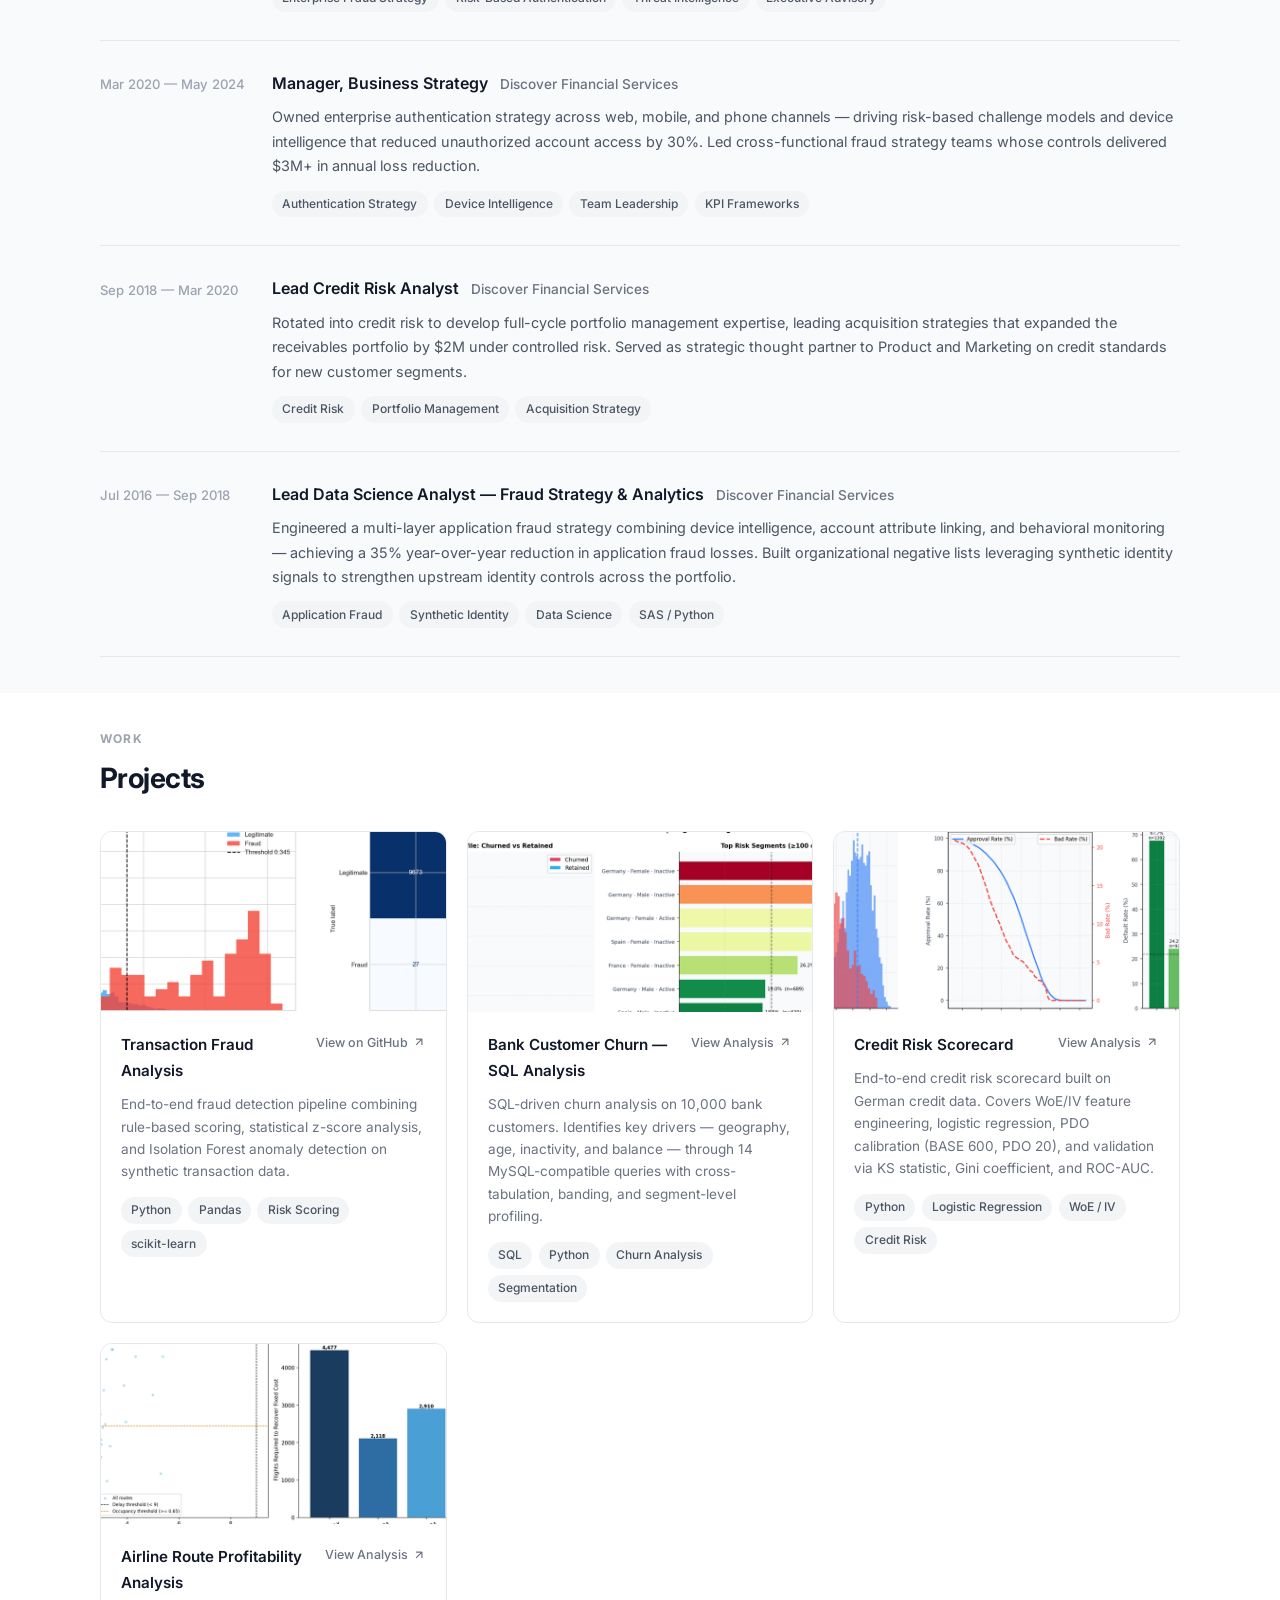
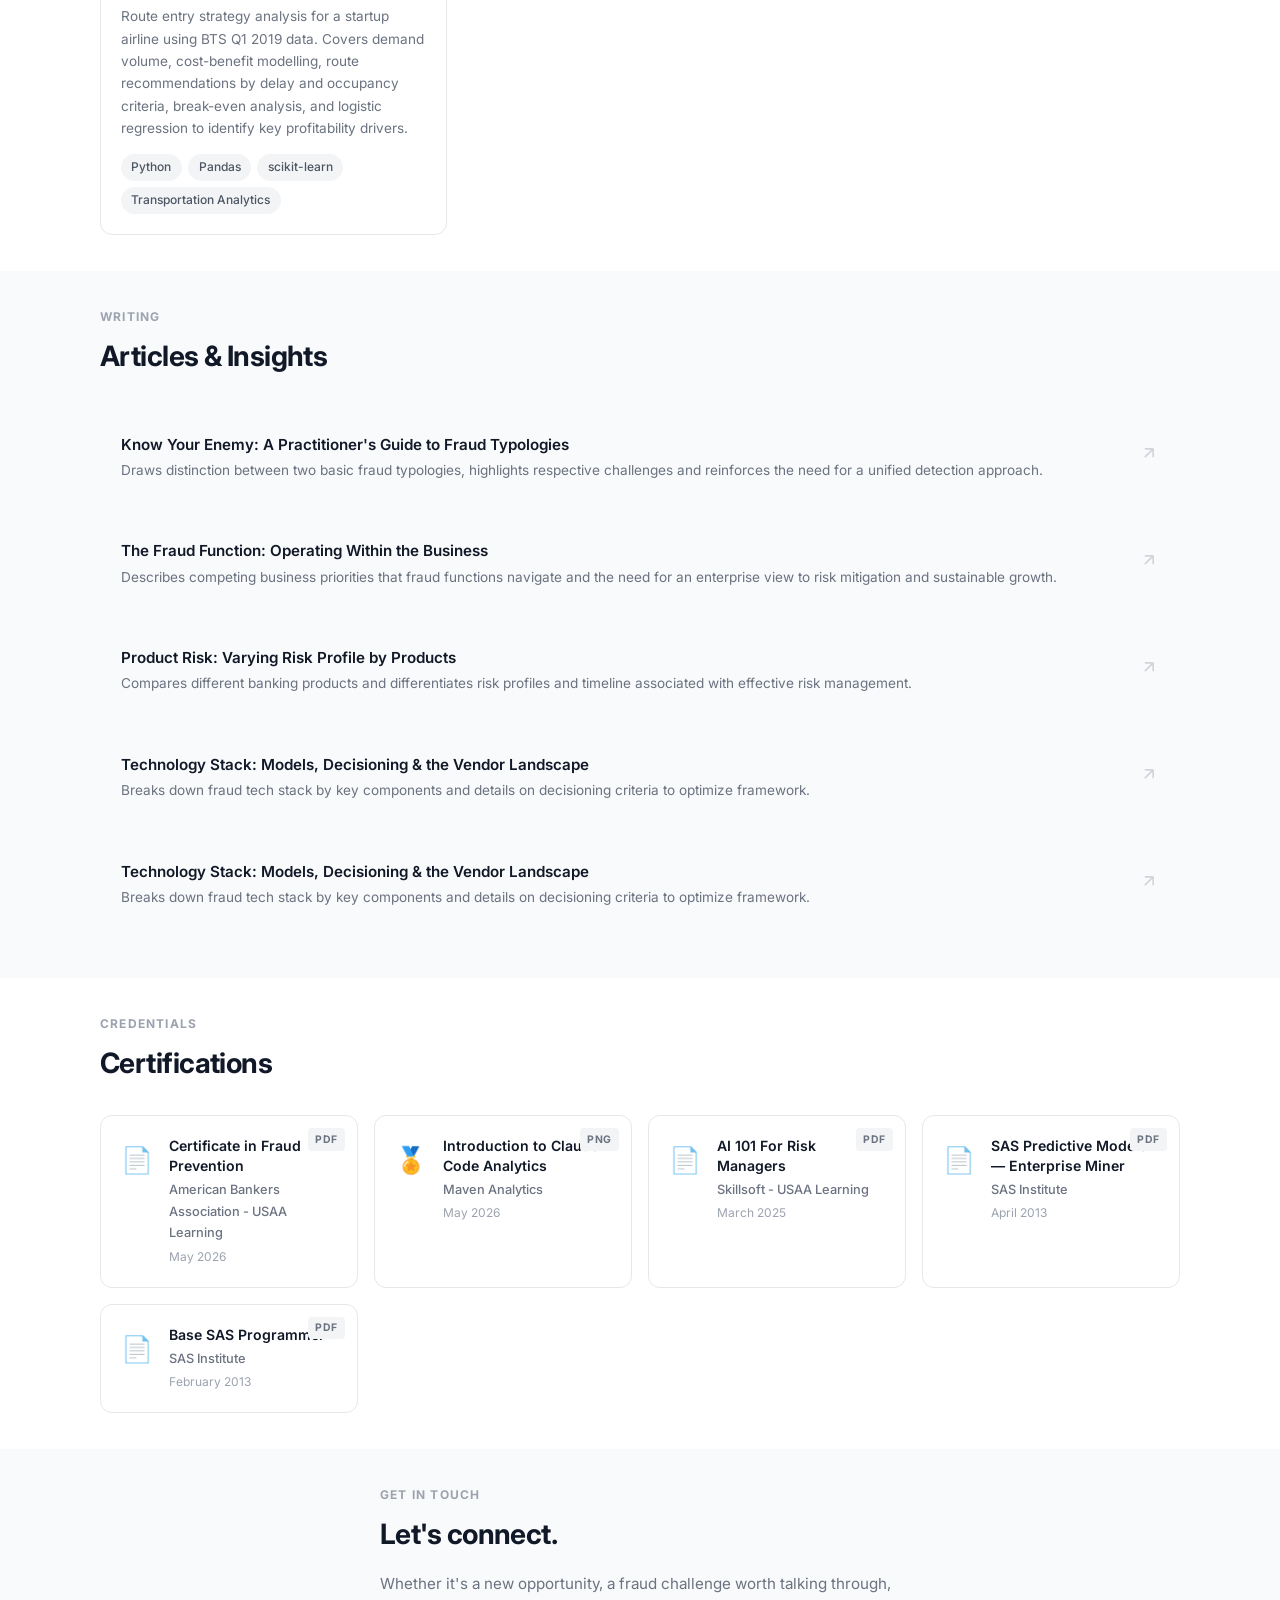
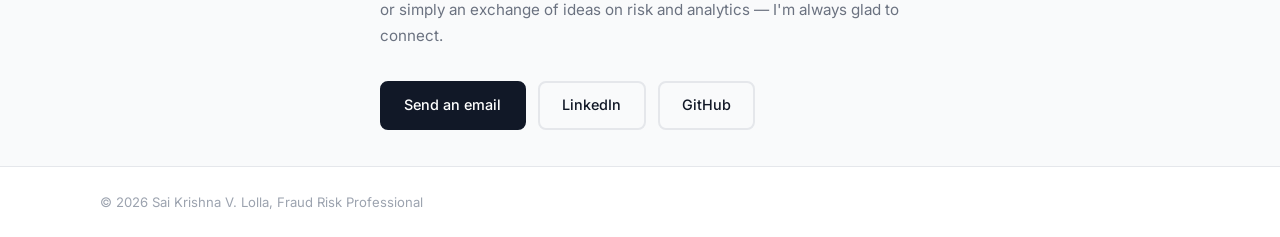
==== commit 7f6dc7af: "Update index.html Including new article - building defenses" ====
--- a/index.html
+++ b/index.html
@@ -335,6 +335,19 @@
             <svg width="20" height="20" viewBox="0 0 24 24" fill="none" stroke="currentColor" stroke-width="2"><path d="M7 17L17 7M17 7H7M17 7v10"/></svg>
           </div>
         </a>
+
+        
+        <a href="https://skvlolla.github.io/portfolio/assets/articles/building-defenses.html" target="_blank" rel="noopener" class="article-card">
+          <div class="article-body">
+            <!--<span class="article-year">2024</span>-->
+            <h3>Technology Stack: Models, Decisioning & the Vendor Landscape</h3>
+            <p>Breaks down fraud tech stack by key components and details on decisioning criteria to optimize framework.</p>
+          </div>
+          <div class="article-arrow">
+            <svg width="20" height="20" viewBox="0 0 24 24" fill="none" stroke="currentColor" stroke-width="2"><path d="M7 17L17 7M17 7H7M17 7v10"/></svg>
+          </div>
+        </a>
+        
       </div>
     </div>
   </section>
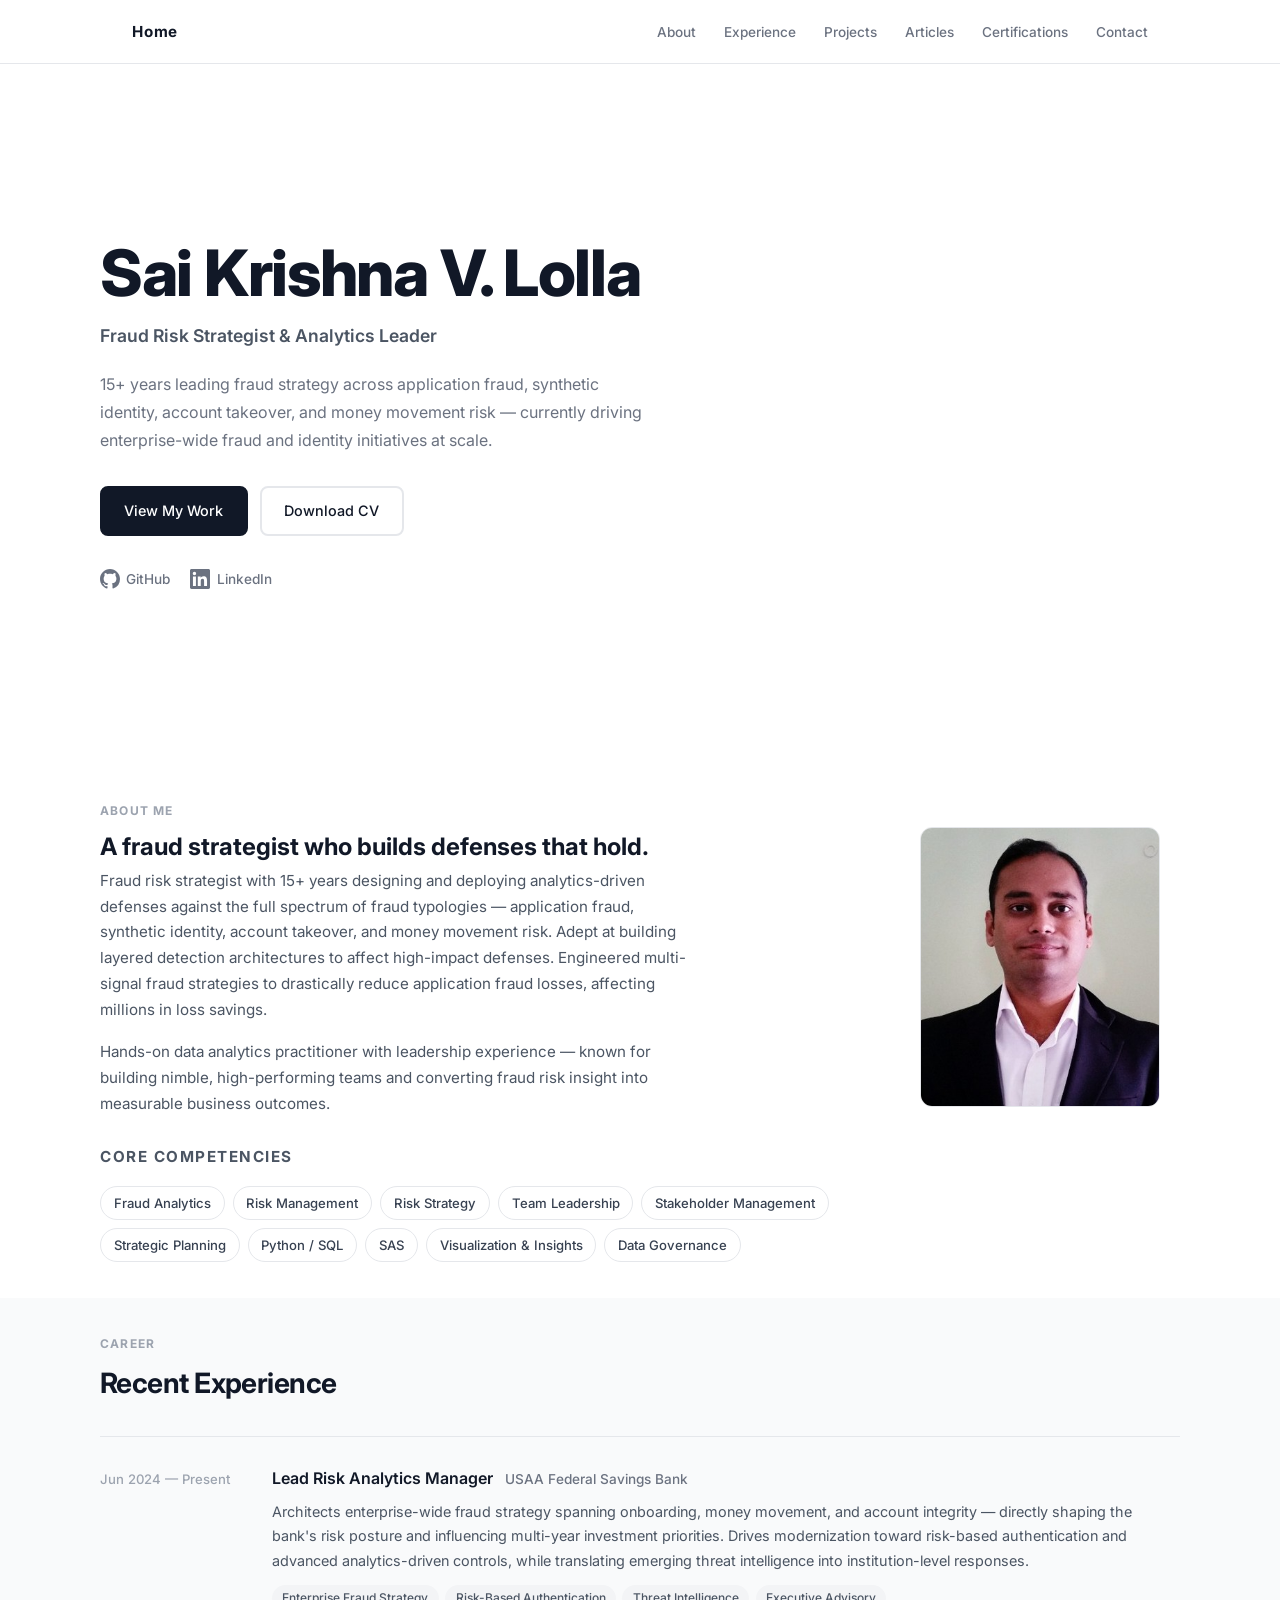
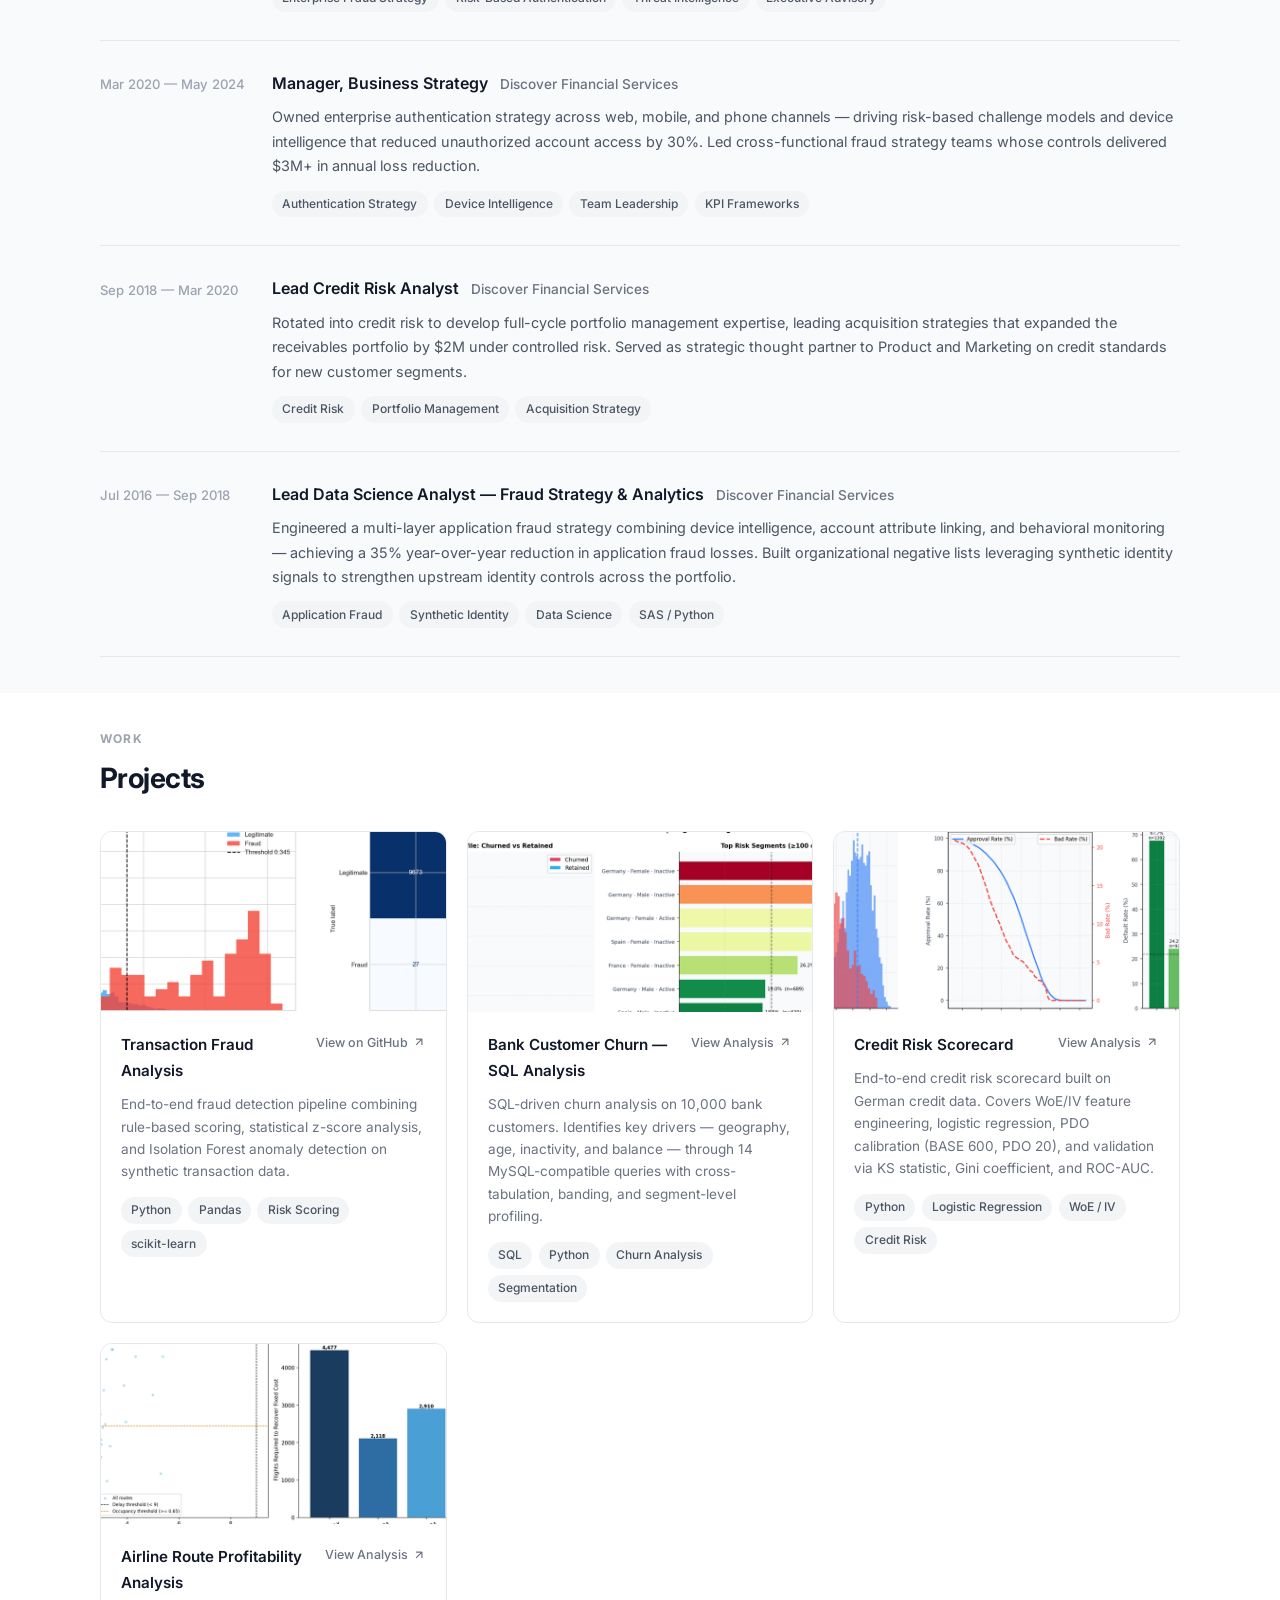
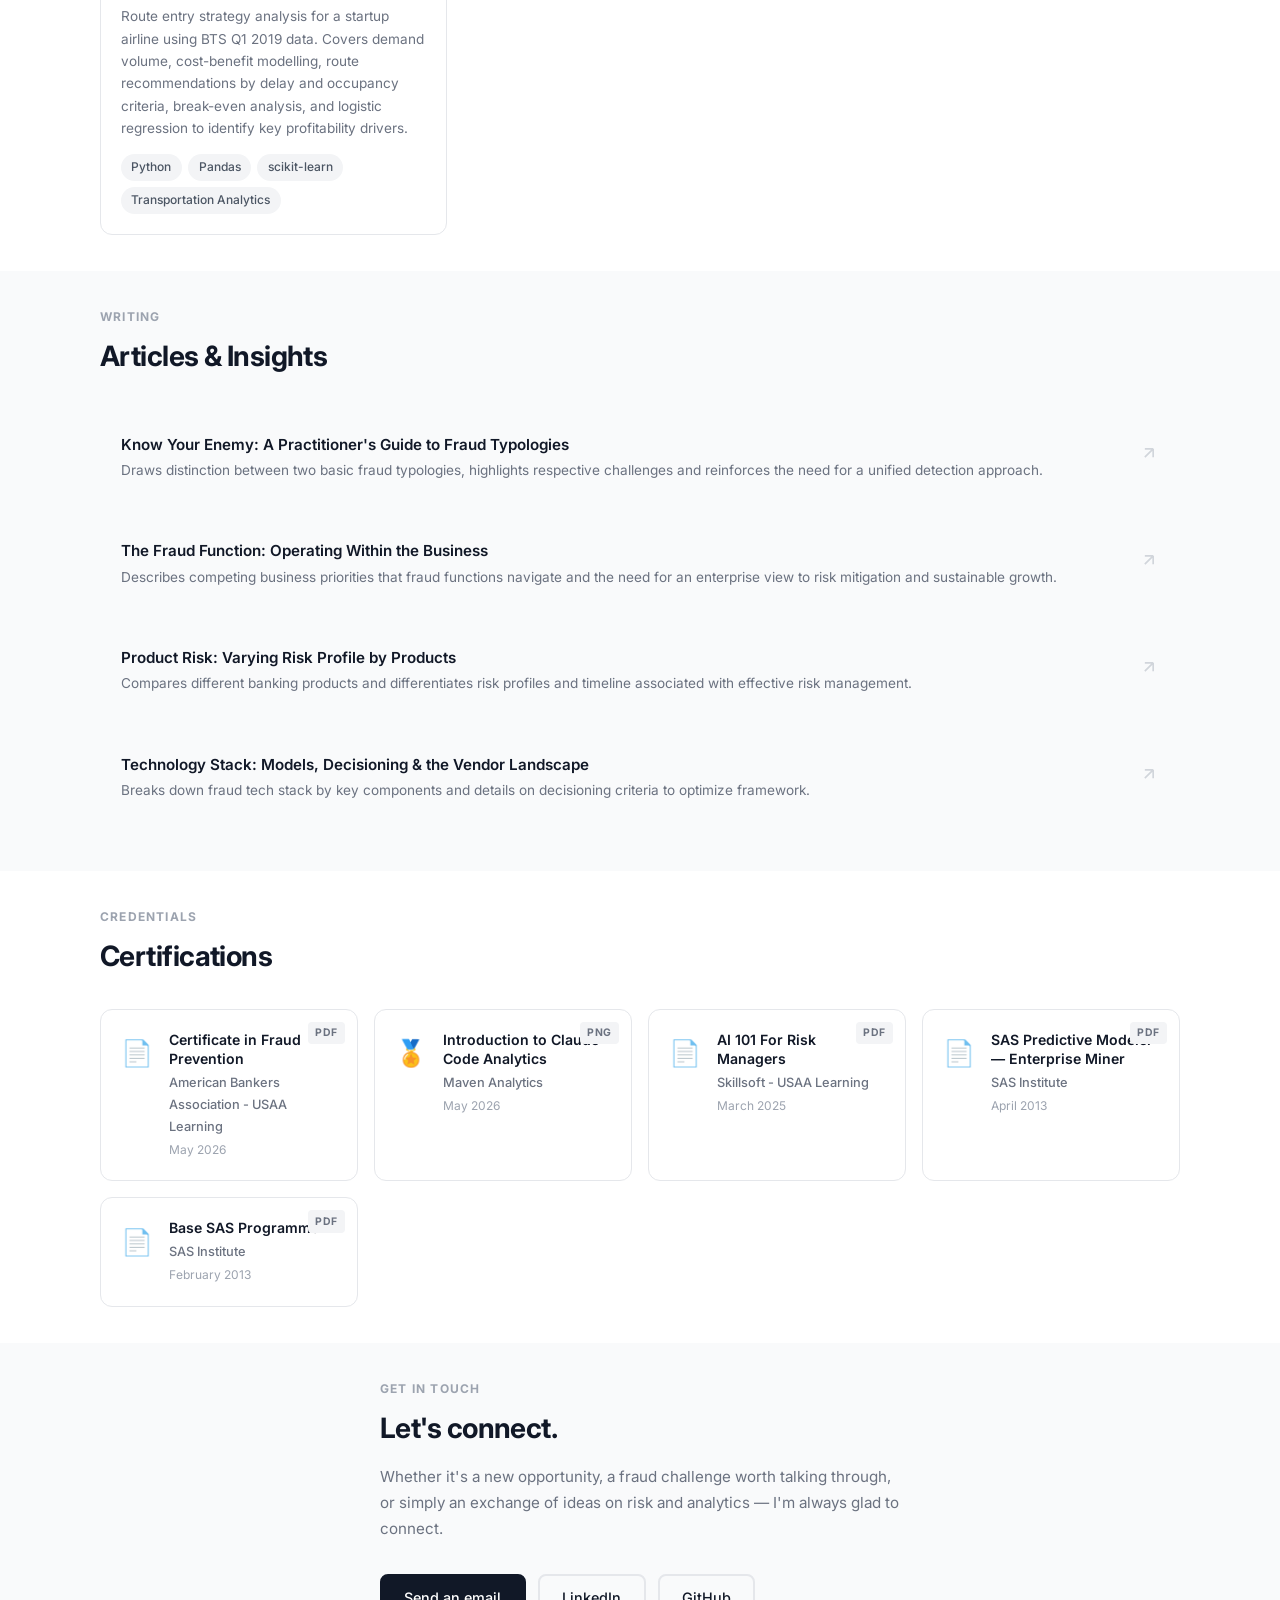
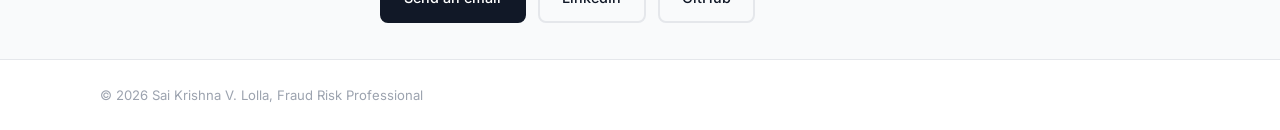
==== commit c2c0a608: "Update index.html" ====
--- a/index.html
+++ b/index.html
@@ -336,18 +336,18 @@
           </div>
         </a>
 
-        
+        <!--
         <a href="https://skvlolla.github.io/portfolio/assets/articles/building-defenses.html" target="_blank" rel="noopener" class="article-card">
           <div class="article-body">
-            <!--<span class="article-year">2024</span>-->
-            <h3>Technology Stack: Models, Decisioning & the Vendor Landscape</h3>
-            <p>Breaks down fraud tech stack by key components and details on decisioning criteria to optimize framework.</p>
+            <!--<span class="article-year">2024</span> -> add one more hyphen to keep commenting intact here
+            <h3>Building the Fraud Defense: From Zero to Continuous Enhancement</h3>
+            <p>Lays out considerations for insitutions with programs at varying level of maturity and respective priorities.</p>
           </div>
           <div class="article-arrow">
             <svg width="20" height="20" viewBox="0 0 24 24" fill="none" stroke="currentColor" stroke-width="2"><path d="M7 17L17 7M17 7H7M17 7v10"/></svg>
           </div>
         </a>
-        
+        -->
       </div>
     </div>
   </section>
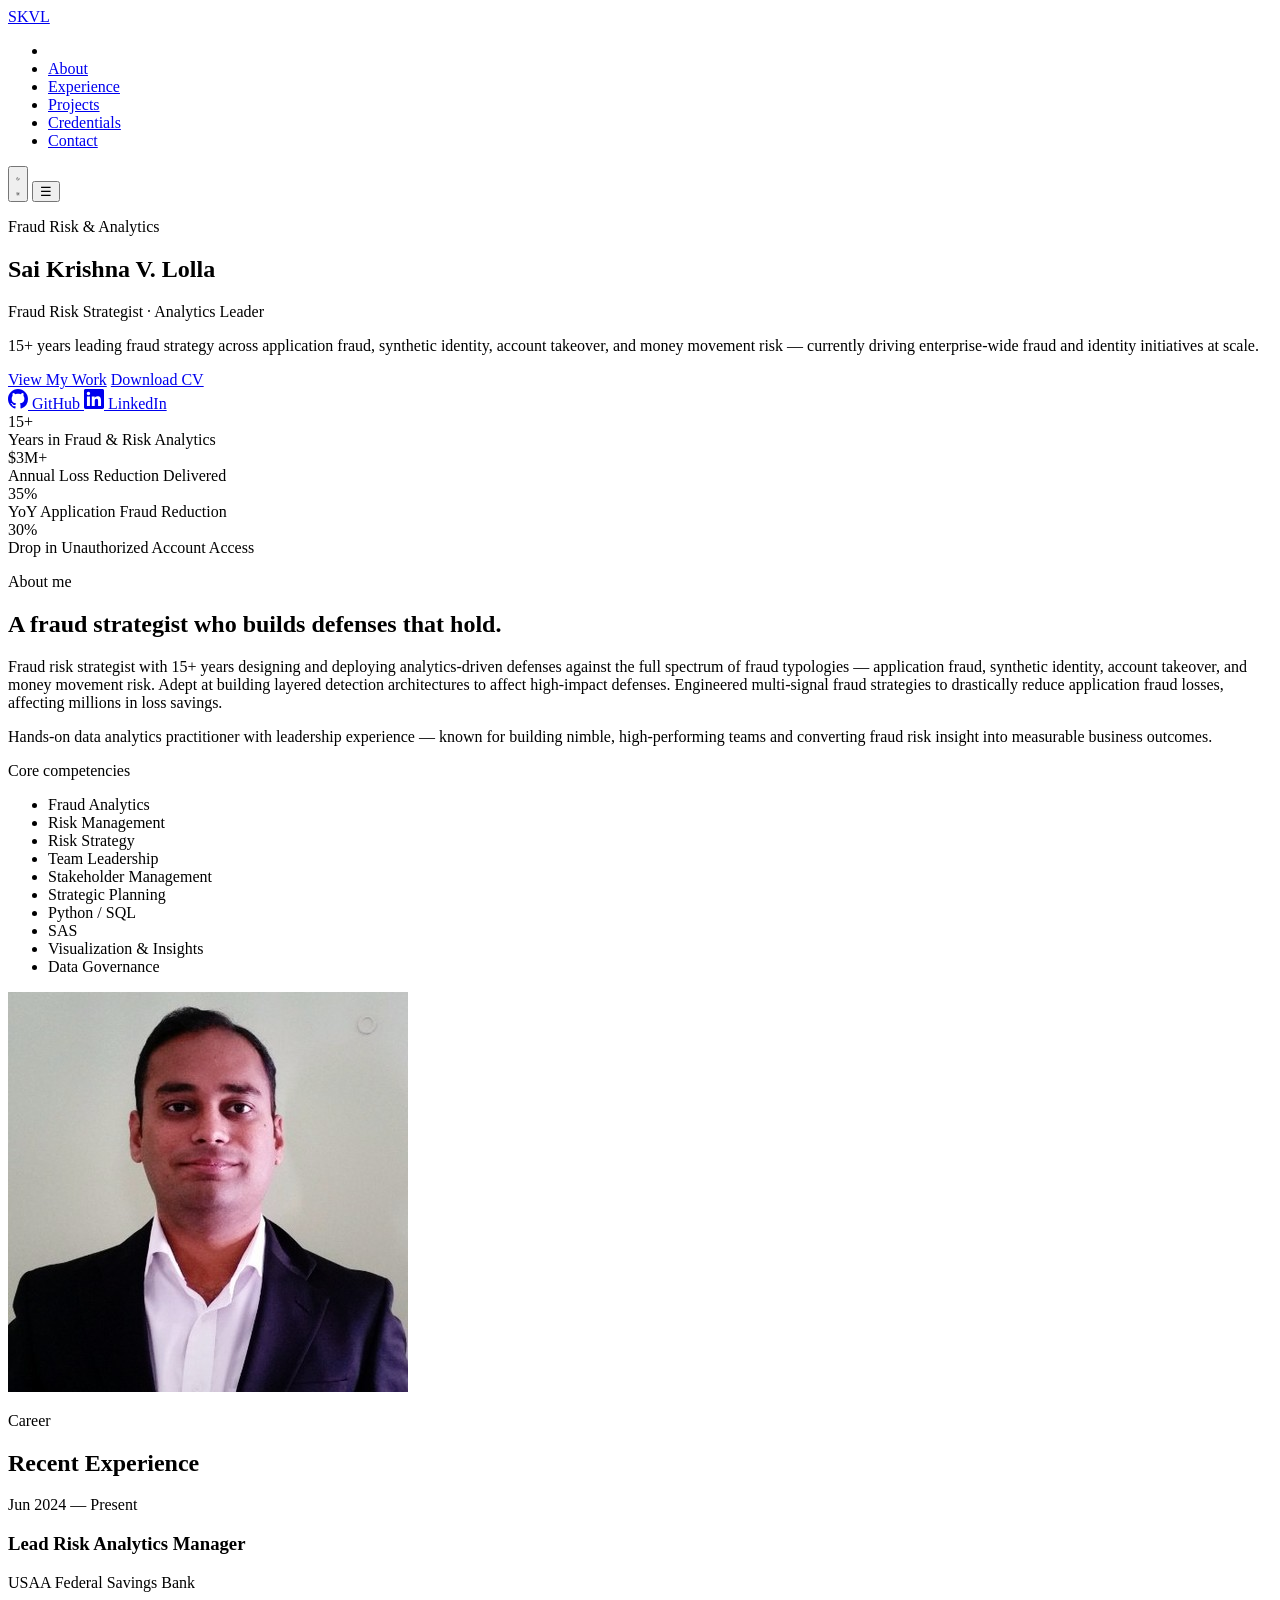
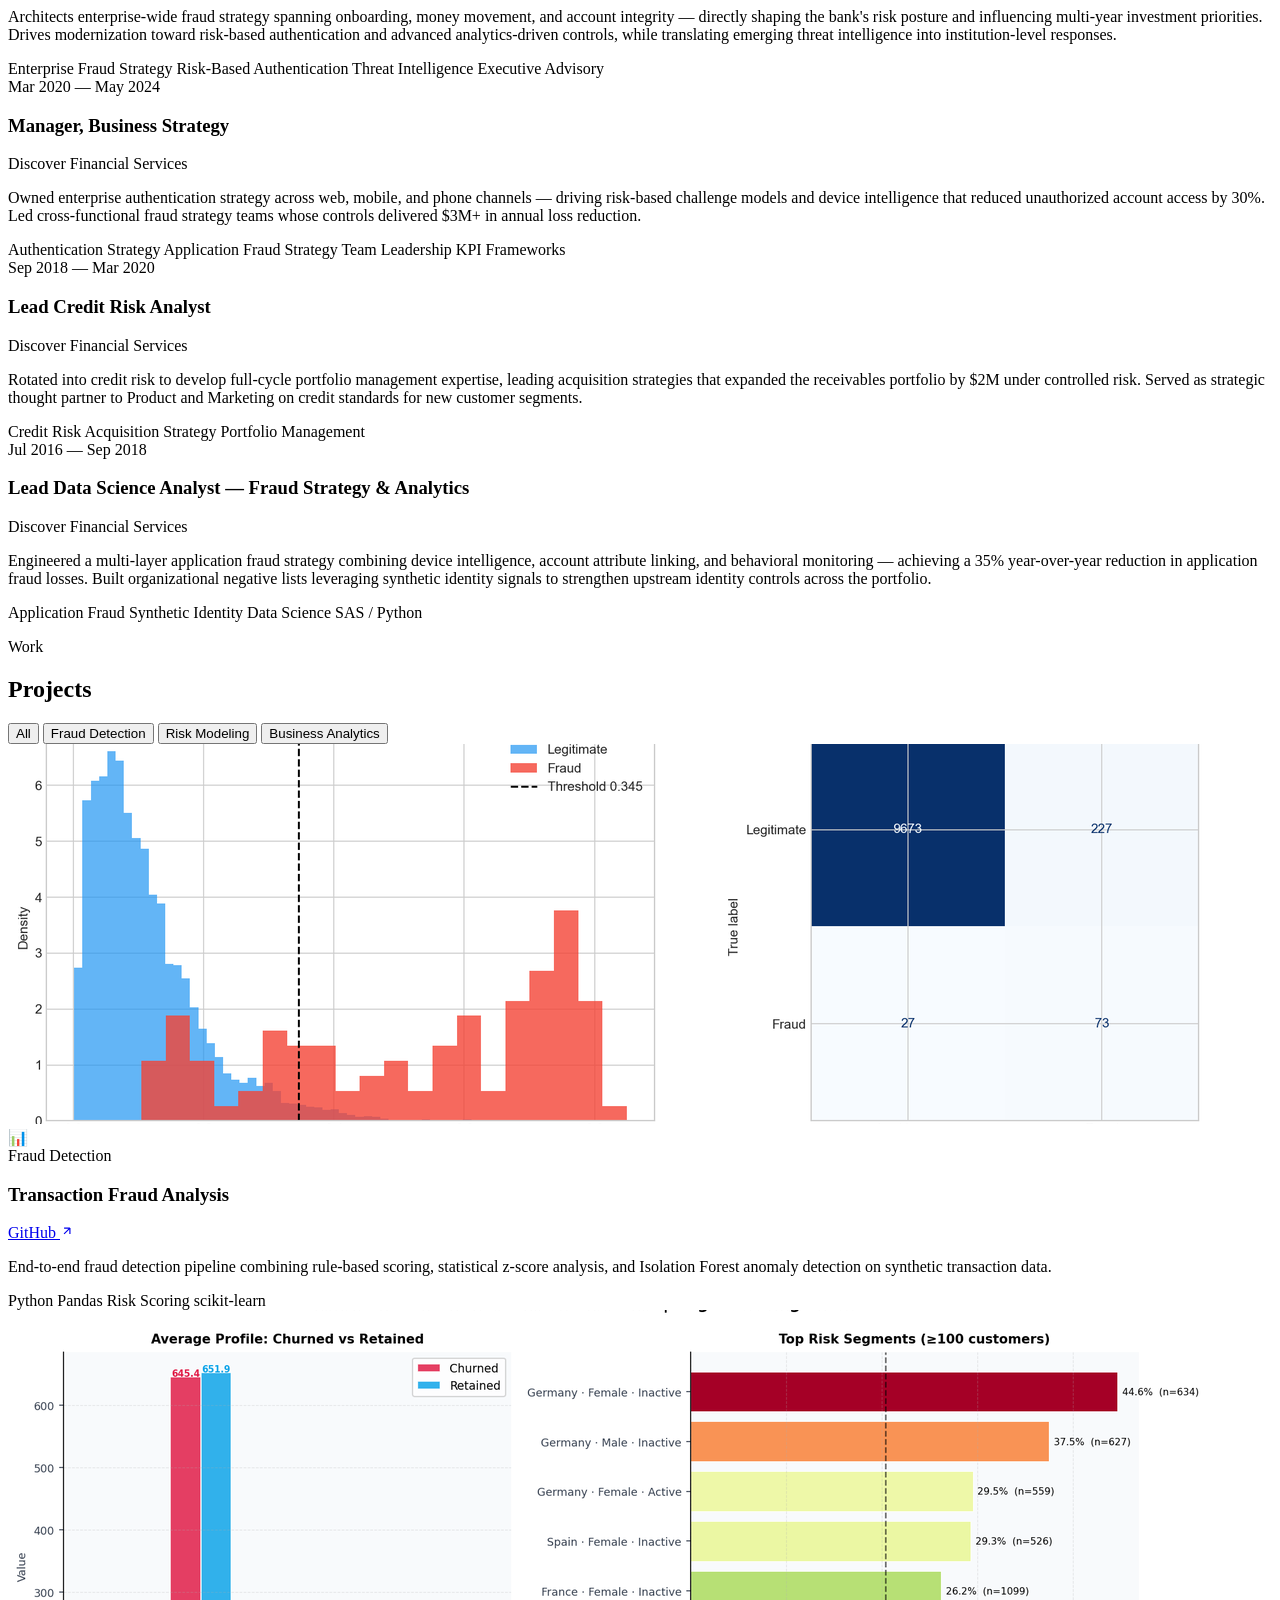
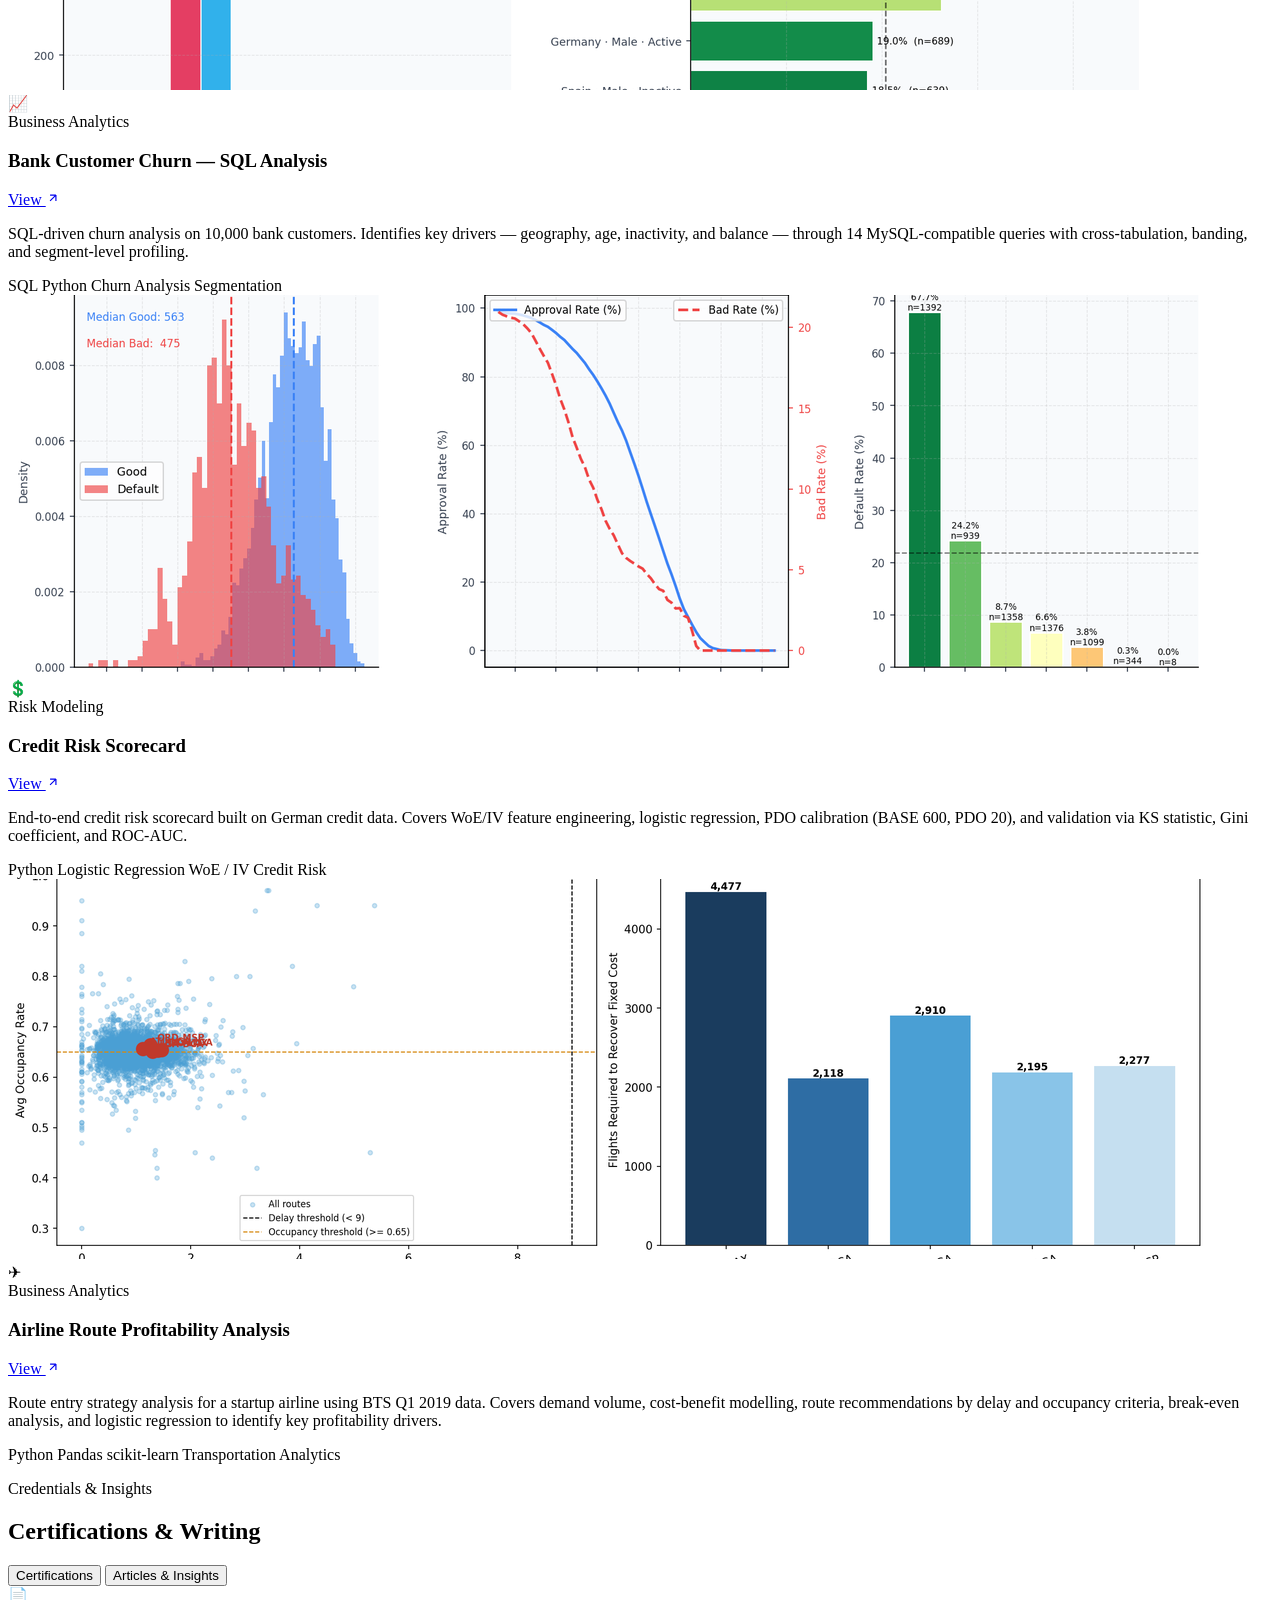
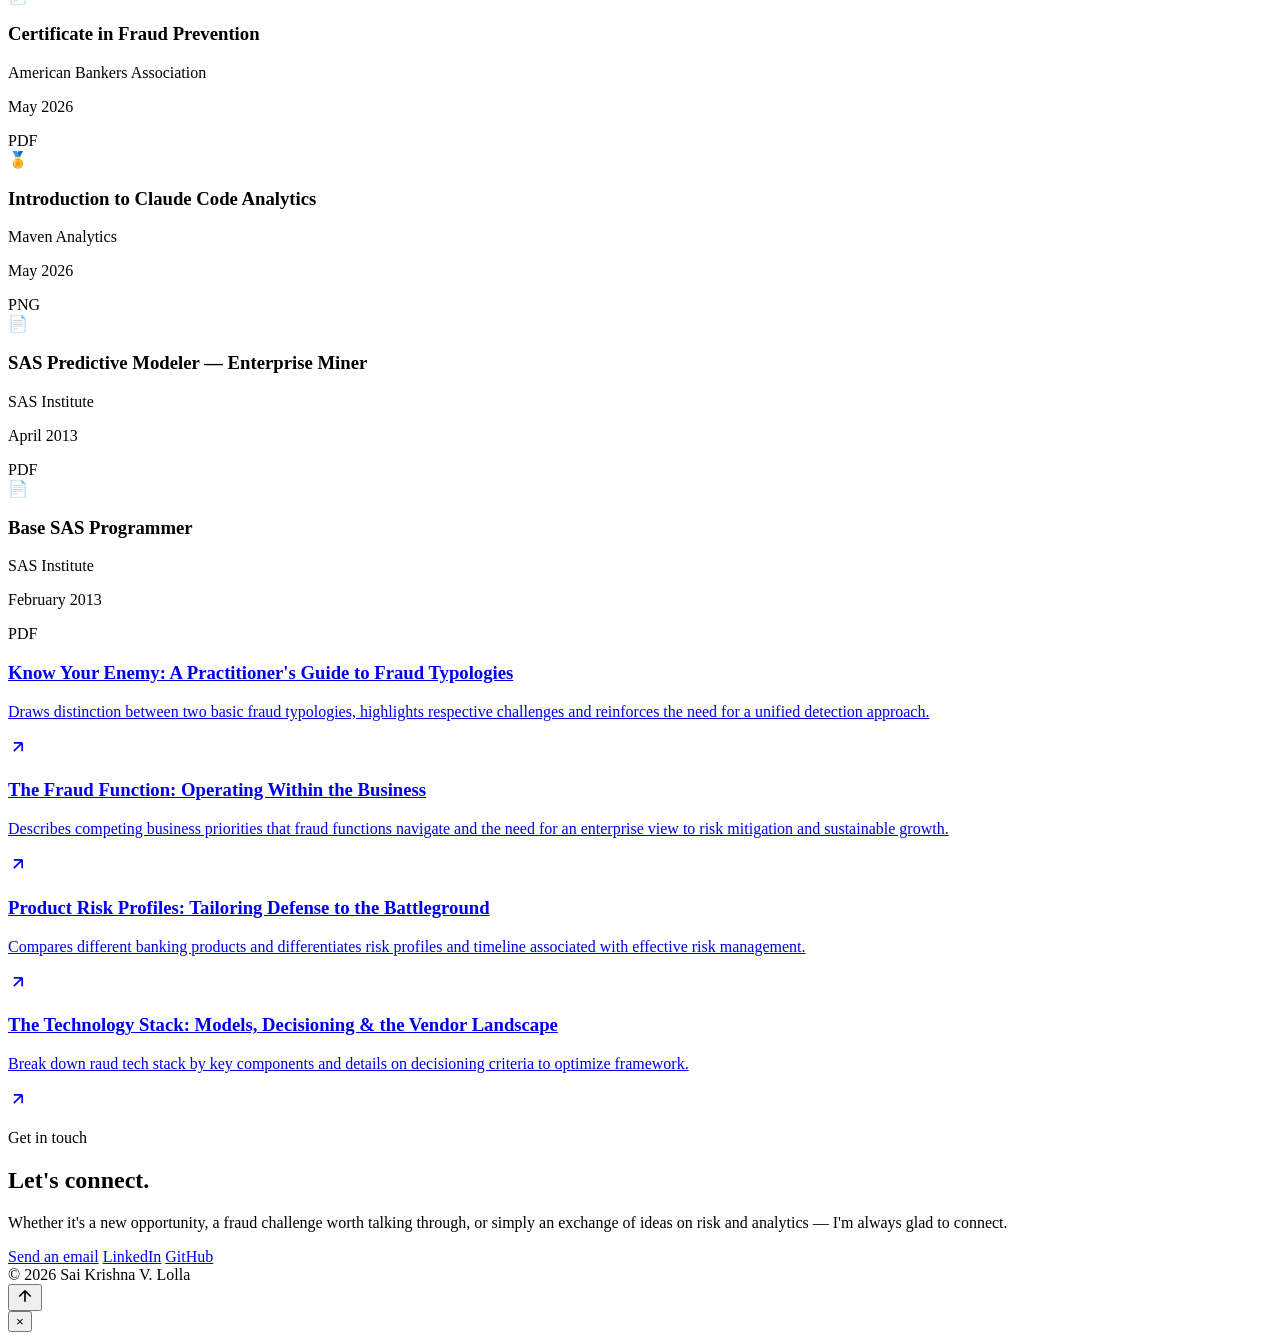
==== commit e69e457b: "updated index file upload" ====
--- a/index.html
+++ b/index.html
@@ -5,36 +5,50 @@
   <meta name="viewport" content="width=device-width, initial-scale=1.0" />
   <title>Sai Krishna V. Lolla — Fraud Risk & Analytics Leader</title>
   <link rel="preconnect" href="https://fonts.googleapis.com" />
-  <link href="https://fonts.googleapis.com/css2?family=Inter:wght@300;400;500;600;700;800&display=swap" rel="stylesheet" />
-  <link rel="stylesheet" href="style.css" />
+  <link href="https://fonts.googleapis.com/css2?family=Inter:wght@300;400;500;600;700;800&family=Fraunces:opsz,wght@9..144,500;9..144,600;9..144,700&display=swap" rel="stylesheet" />
+  <link rel="stylesheet" href="style-v2.css" />
+  <script>
+    (function () {
+      var stored = localStorage.getItem('theme');
+      if (stored) document.documentElement.setAttribute('data-theme', stored);
+    })();
+  </script>
 </head>
 <body>
+
+  <div id="scroll-progress"></div>
 
   <!-- ── Navigation ─────────────────────────────────────────── -->
   <nav id="navbar">
     <div class="nav-inner">
-      <a href="#hero" class="nav-logo">Home</a>
-     <!-- <a href="/" class="nav-logo">🏠 Home</a> -->
-      <button class="nav-toggle" aria-label="Toggle menu">&#9776;</button>
-      <ul class="nav-links">
-        <li><a href="#about">About</a></li>
-        <li><a href="#experience">Experience</a></li>
-        <li><a href="#projects">Projects</a></li>
-        <li><a href="#publications">Articles</a></li>
-        <li><a href="#certifications">Certifications</a></li>
-        <li><a href="#contact">Contact</a></li>
-        <!--<li><a href="assets/resume.pdf" target="_blank" class="btn-nav-cv">CV ↗</a></li> -->
-      </ul>
+      <a href="#hero" class="nav-logo">SKVL</a>
+      <div class="nav-center">
+        <ul class="nav-links">
+          <li><span id="nav-pill"></span></li>
+          <li><a href="#about">About</a></li>
+          <li><a href="#experience">Experience</a></li>
+          <li><a href="#projects">Projects</a></li>
+          <li><a href="#credentials">Credentials</a></li>
+          <li><a href="#contact">Contact</a></li>
+        </ul>
+      </div>
+      <div class="nav-right">
+        <button class="theme-toggle" aria-label="Toggle dark mode">
+          <svg class="icon-moon" viewBox="0 0 24 24" fill="none" stroke="currentColor" stroke-width="2" stroke-linecap="round" stroke-linejoin="round"><path d="M21 12.79A9 9 0 1 1 11.21 3 7 7 0 0 0 21 12.79z"/></svg>
+          <svg class="icon-sun" viewBox="0 0 24 24" fill="none" stroke="currentColor" stroke-width="2" stroke-linecap="round" stroke-linejoin="round"><circle cx="12" cy="12" r="4"/><path d="M12 2v2M12 20v2M4.93 4.93l1.41 1.41M17.66 17.66l1.41 1.41M2 12h2M20 12h2M6.34 17.66l-1.41 1.41M19.07 4.93l-1.41 1.41"/></svg>
+        </button>
+        <button class="nav-toggle" aria-label="Toggle menu">&#9776;</button>
+      </div>
     </div>
   </nav>
 
   <!-- ── Hero ───────────────────────────────────────────────── -->
   <section id="hero">
+    <div class="hero-bg"></div>
     <div class="hero-inner">
-      <!--<p class="hero-greeting">Hi, I'm</p> -->
+      <p class="hero-eyebrow">Fraud Risk &amp; Analytics</p>
       <h1>Sai Krishna V. Lolla</h1>
-      <!--  <span class="wave">👋</span>-->
-      <p class="hero-role">Fraud Risk Strategist &amp; Analytics Leader</p>
+      <p class="hero-role">Fraud Risk Strategist <span class="accent-dot">&middot;</span> Analytics Leader</p>
       <p class="hero-tagline">
         15+ years leading fraud strategy across application fraud, synthetic identity, account takeover, and money movement risk — currently driving enterprise-wide fraud and identity initiatives at scale.
       </p>
@@ -55,14 +69,24 @@
     </div>
   </section>
 
+  <!-- ── Stats ──────────────────────────────────────────────── -->
+  <section id="stats" style="padding:0;">
+    <div class="stats-grid reveal-stagger">
+      <div class="stat-item reveal"><div class="stat-num">15+</div><div class="stat-label">Years in Fraud &amp; Risk Analytics</div></div>
+      <div class="stat-item reveal"><div class="stat-num">$3M+</div><div class="stat-label">Annual Loss Reduction Delivered</div></div>
+      <div class="stat-item reveal"><div class="stat-num">35%</div><div class="stat-label">YoY Application Fraud Reduction</div></div>
+      <div class="stat-item reveal"><div class="stat-num">30%</div><div class="stat-label">Drop in Unauthorized Account Access</div></div>
+    </div>
+  </section>
+
   <!-- ── About ──────────────────────────────────────────────── -->
   <section id="about">
     <div class="section-inner">
-      <p class="section-label">About me</p>
+      <p class="section-label reveal">About me</p>
       <div class="about-grid">
         <div class="about-left">
-          <h2>A fraud strategist who builds defenses that hold.</h2>
-          <p>
+          <h2 class="reveal">A fraud strategist who builds defenses that hold.</h2>
+          <p class="reveal">
             Fraud risk strategist with 15+ years designing and deploying analytics-driven
             defenses against the full spectrum of fraud typologies — application fraud,
             synthetic identity, account takeover, and money movement risk. Adept at building
@@ -70,12 +94,12 @@
             multi-signal fraud strategies to drastically reduce application fraud losses,
             affecting millions in loss savings.
           </p>
-          <p>
+          <p class="reveal">
             Hands-on data analytics practitioner with leadership experience — known for building
             nimble, high-performing teams and converting fraud risk insight into measurable
             business outcomes.
           </p>
-          <div class="skills-block">
+          <div class="skills-block reveal">
             <p class="skills-label">Core competencies</p>
             <ul class="skill-tags">
               <li>Fraud Analytics</li>
@@ -91,11 +115,9 @@
             </ul>
           </div>
         </div>
-        <div class="about-right">
-          <!-- Replace src with your actual photo path, e.g. assets/photo.jpg -->
+        <div class="about-right reveal">
           <div class="photo-frame">
             <img src="assets/photo.jpg" alt="Sai Krishna V. Lolla" onerror="this.parentElement.classList.add('photo-placeholder')" />
-           <!-- <div class="photo-initials">SKL</div> -->
           </div>
         </div>
       </div>
@@ -105,11 +127,12 @@
   <!-- ── Experience ─────────────────────────────────────────── -->
   <section id="experience" class="section-tinted">
     <div class="section-inner">
-      <p class="section-label">Career</p>
-      <h2 class="section-heading">Recent Experience</h2>
-      <div class="exp-list">
-
-        <div class="exp-card">
+      <p class="section-label reveal">Career</p>
+      <h2 class="section-heading reveal">Recent Experience</h2>
+      <div class="timeline">
+
+        <div class="exp-card reveal">
+          <span class="exp-dot"></span>
           <div class="exp-period">Jun 2024 — Present</div>
           <div class="exp-body">
             <div class="exp-header">
@@ -126,7 +149,8 @@
           </div>
         </div>
 
-        <div class="exp-card">
+        <div class="exp-card reveal">
+          <span class="exp-dot"></span>
           <div class="exp-period">Mar 2020 — May 2024</div>
           <div class="exp-body">
             <div class="exp-header">
@@ -136,14 +160,15 @@
             <p>Owned enterprise authentication strategy across web, mobile, and phone channels — driving risk-based challenge models and device intelligence that reduced unauthorized account access by 30%. Led cross-functional fraud strategy teams whose controls delivered $3M+ in annual loss reduction.</p>
             <div class="tag-list">
               <span class="tag">Authentication Strategy</span>
-              <span class="tag">Device Intelligence</span>
+              <span class="tag">Application Fraud Strategy</span>
               <span class="tag">Team Leadership</span>
               <span class="tag">KPI Frameworks</span>
             </div>
           </div>
         </div>
 
-        <div class="exp-card">
+        <div class="exp-card reveal">
+          <span class="exp-dot"></span>
           <div class="exp-period">Sep 2018 — Mar 2020</div>
           <div class="exp-body">
             <div class="exp-header">
@@ -153,13 +178,14 @@
             <p>Rotated into credit risk to develop full-cycle portfolio management expertise, leading acquisition strategies that expanded the receivables portfolio by $2M under controlled risk. Served as strategic thought partner to Product and Marketing on credit standards for new customer segments.</p>
             <div class="tag-list">
               <span class="tag">Credit Risk</span>
+              <span class="tag">Acquisition Strategy</span>
               <span class="tag">Portfolio Management</span>
-              <span class="tag">Acquisition Strategy</span>
-            </div>
-          </div>
-        </div>
-
-        <div class="exp-card">
+            </div>
+          </div>
+        </div>
+
+        <div class="exp-card reveal">
+          <span class="exp-dot"></span>
           <div class="exp-period">Jul 2016 — Sep 2018</div>
           <div class="exp-body">
             <div class="exp-header">
@@ -183,20 +209,29 @@
   <!-- ── Projects ───────────────────────────────────────────── -->
   <section id="projects">
     <div class="section-inner">
-      <p class="section-label">Work</p>
-      <h2 class="section-heading">Projects</h2>
+      <p class="section-label reveal">Work</p>
+      <h2 class="section-heading reveal">Projects</h2>
+
+      <div class="filter-row reveal">
+        <button class="filter-pill active" data-filter="all">All</button>
+        <button class="filter-pill" data-filter="fraud">Fraud Detection</button>
+        <button class="filter-pill" data-filter="risk">Risk Modeling</button>
+        <button class="filter-pill" data-filter="analytics">Business Analytics</button>
+      </div>
+
       <div class="project-grid">
 
-        <div class="project-card">
+        <div class="project-card reveal" data-category="fraud">
           <div class="project-img-area">
             <img src="assets/thumb_fraud.png" alt="Transaction Fraud Analysis" onerror="this.parentElement.classList.add('project-img-fallback')" />
             <div class="project-img-icon">&#128202;</div>
           </div>
           <div class="project-body">
+            <span class="project-category">Fraud Detection</span>
             <div class="project-header">
               <h3>Transaction Fraud Analysis</h3>
               <a href="https://github.com/skvlolla/transaction_fraud_analysis" target="_blank" rel="noopener" class="project-link">
-                View on GitHub
+                GitHub
                 <svg width="14" height="14" viewBox="0 0 24 24" fill="none" stroke="currentColor" stroke-width="2"><path d="M7 17L17 7M17 7H7M17 7v10"/></svg>
               </a>
             </div>
@@ -210,16 +245,17 @@
           </div>
         </div>
 
-        <div class="project-card">
+        <div class="project-card reveal" data-category="analytics">
           <div class="project-img-area">
             <img src="assets/thumb_bank_churn.png" alt="Bank Customer Churn Analysis" onerror="this.parentElement.classList.add('project-img-fallback')" />
             <div class="project-img-icon">&#128200;</div>
           </div>
           <div class="project-body">
+            <span class="project-category">Business Analytics</span>
             <div class="project-header">
               <h3>Bank Customer Churn — SQL Analysis</h3>
               <a href="projects/bank-churn-analysis.html" target="_blank" rel="noopener" class="project-link">
-                View Analysis
+                View
                 <svg width="14" height="14" viewBox="0 0 24 24" fill="none" stroke="currentColor" stroke-width="2"><path d="M7 17L17 7M17 7H7M17 7v10"/></svg>
               </a>
             </div>
@@ -233,16 +269,17 @@
           </div>
         </div>
 
-        <div class="project-card">
+        <div class="project-card reveal" data-category="risk">
           <div class="project-img-area">
             <img src="assets/thumb_credit_risk.png" alt="Credit Risk Scorecard" onerror="this.parentElement.classList.add('project-img-fallback')" />
             <div class="project-img-icon">&#128178;</div>
           </div>
           <div class="project-body">
+            <span class="project-category">Risk Modeling</span>
             <div class="project-header">
               <h3>Credit Risk Scorecard</h3>
               <a href="projects/credit-risk-scorecard.html" target="_blank" rel="noopener" class="project-link">
-                View Analysis
+                View
                 <svg width="14" height="14" viewBox="0 0 24 24" fill="none" stroke="currentColor" stroke-width="2"><path d="M7 17L17 7M17 7H7M17 7v10"/></svg>
               </a>
             </div>
@@ -256,16 +293,17 @@
           </div>
         </div>
 
-        <div class="project-card">
+        <div class="project-card reveal" data-category="analytics">
           <div class="project-img-area">
             <img src="assets/thumb_airline.png" alt="Airline Route Profitability Analysis" onerror="this.parentElement.classList.add('project-img-fallback')" />
             <div class="project-img-icon">&#9992;</div>
           </div>
           <div class="project-body">
+            <span class="project-category">Business Analytics</span>
             <div class="project-header">
               <h3>Airline Route Profitability Analysis</h3>
               <a href="projects/airline-route-analysis.html" target="_blank" rel="noopener" class="project-link">
-                View Analysis
+                View
                 <svg width="14" height="14" viewBox="0 0 24 24" fill="none" stroke="currentColor" stroke-width="2"><path d="M7 17L17 7M17 7H7M17 7v10"/></svg>
               </a>
             </div>
@@ -283,151 +321,136 @@
     </div>
   </section>
 
-  <!-- ── Articles & Insights ───────────────────────────────── -->
-  <section id="publications" class="section-tinted">
+  <!-- ── Credentials (Certifications + Articles, tabbed) ─────── -->
+  <section id="credentials" class="section-tinted">
     <div class="section-inner">
-      <p class="section-label">Writing</p>
-      <h2 class="section-heading">Articles &amp; Insights</h2>
-      <div class="article-list">
-
-        <!-- Duplicate this block for each article -->
-        <a href="https://skvlolla.github.io/portfolio/assets/articles/fraud-typology.html" target="_blank" rel="noopener" class="article-card">
-          <div class="article-body">
-            <!--<span class="article-year">2023</span>-->
-            <h3>Know Your Enemy: A Practitioner's Guide to Fraud Typologies</h3>
-            <p>Draws distinction between two basic fraud typologies, highlights respective challenges and reinforces the need for a unified detection approach.</p>
-          </div>
-          <div class="article-arrow">
-            <svg width="20" height="20" viewBox="0 0 24 24" fill="none" stroke="currentColor" stroke-width="2"><path d="M7 17L17 7M17 7H7M17 7v10"/></svg>
-          </div>
-        </a>
-
-        <a href="https://skvlolla.github.io/portfolio/assets/articles/cross-functional.html" target="_blank" rel="noopener" class="article-card">
-          <div class="article-body">
-            <!--<span class="article-year">2024</span>-->
-            <h3>The Fraud Function: Operating Within the Business</h3>
-            <p>Describes competing business priorities that fraud functions navigate and the need for an enterprise view to risk mitigation and sustainable growth.</p>
-          </div>
-          <div class="article-arrow">
-            <svg width="20" height="20" viewBox="0 0 24 24" fill="none" stroke="currentColor" stroke-width="2"><path d="M7 17L17 7M17 7H7M17 7v10"/></svg>
-          </div>
-        </a>
-
-        <a href="https://skvlolla.github.io/portfolio/assets/articles/product-risk.html" target="_blank" rel="noopener" class="article-card">
-          <div class="article-body">
-            <!--<span class="article-year">2024</span>-->
-            <h3>Product Risk: Varying Risk Profile by Products</h3>
-            <p>Compares different banking products and differentiates risk profiles and timeline associated with effective risk management.</p>
-          </div>
-          <div class="article-arrow">
-            <svg width="20" height="20" viewBox="0 0 24 24" fill="none" stroke="currentColor" stroke-width="2"><path d="M7 17L17 7M17 7H7M17 7v10"/></svg>
-          </div>
-        </a>
-
-
-        <a href="https://skvlolla.github.io/portfolio/assets/articles/fraud-tech-stack.html" target="_blank" rel="noopener" class="article-card">
-          <div class="article-body">
-            <!--<span class="article-year">2024</span>-->
-            <h3>Technology Stack: Models, Decisioning & the Vendor Landscape</h3>
-            <p>Breaks down fraud tech stack by key components and details on decisioning criteria to optimize framework.</p>
-          </div>
-          <div class="article-arrow">
-            <svg width="20" height="20" viewBox="0 0 24 24" fill="none" stroke="currentColor" stroke-width="2"><path d="M7 17L17 7M17 7H7M17 7v10"/></svg>
-          </div>
-        </a>
-
-        <!--
-        <a href="https://skvlolla.github.io/portfolio/assets/articles/building-defenses.html" target="_blank" rel="noopener" class="article-card">
-          <div class="article-body">
-            <!--<span class="article-year">2024</span> -> add one more hyphen to keep commenting intact here
-            <h3>Building the Fraud Defense: From Zero to Continuous Enhancement</h3>
-            <p>Lays out considerations for insitutions with programs at varying level of maturity and respective priorities.</p>
-          </div>
-          <div class="article-arrow">
-            <svg width="20" height="20" viewBox="0 0 24 24" fill="none" stroke="currentColor" stroke-width="2"><path d="M7 17L17 7M17 7H7M17 7v10"/></svg>
-          </div>
-        </a>
-        -->
-      </div>
-    </div>
-  </section>
-
-  <!-- ── Certifications ─────────────────────────────────────── -->
-  <section id="certifications">
-    <div class="section-inner">
-      <p class="section-label">Credentials</p>
-      <h2 class="section-heading">Certifications</h2>
-      <div class="cert-grid">
-
-        <!--
-          data-type="image" → opens PNG in modal
-          data-type="pdf"   → opens PDF in modal
-          data-src          → path to the file
-        -->
-      <div class="cert-card" data-type="pdf" data-src="assets/certs/ABA Certificate Fraud Prevention.pdf">
-          <div class="cert-icon">&#128196;</div>
-          <div class="cert-info">
-            <h3>Certificate in Fraud Prevention</h3>
-            <p class="cert-issuer">American Bankers Association - USAA Learning</p>
-            <p class="cert-date">May 2026</p>
-          </div>
-          <span class="cert-type-badge">PDF</span>
-        </div>
-
-        <div class="cert-card" data-type="image" data-src="assets/certs/Intro-to-Claude-Code-Analytics-Certificate.png">
-          <div class="cert-icon">&#127941;</div>
-          <div class="cert-info">
-            <h3>Introduction to Claude Code Analytics</h3>
-            <p class="cert-issuer">Maven Analytics</p>
-            <p class="cert-date">May 2026</p>
-          </div>
-          <span class="cert-type-badge">PNG</span>
-        </div>
-
-        <div class="cert-card" data-type="pdf" data-src="assets/certs/AI 101 for Risk Managers.pdf">
-          <div class="cert-icon">&#128196;</div>
-          <div class="cert-info">
-            <h3>AI 101 For Risk Managers</h3>
-            <p class="cert-issuer">Skillsoft - USAA Learning</p>
-            <p class="cert-date">March 2025</p>
-          </div>
-          <span class="cert-type-badge">PDF</span>
-        </div>
-
-        <div class="cert-card" data-type="pdf" data-src="assets/certs/SAS_PredMod_SAS_EM.pdf">
-          <div class="cert-icon">&#128196;</div>
-          <div class="cert-info">
-            <h3>SAS Predictive Modeler — Enterprise Miner</h3>
-            <p class="cert-issuer">SAS Institute</p>
-            <p class="cert-date">April 2013</p>
-          </div>
-          <span class="cert-type-badge">PDF</span>
-        </div>
-
-        <div class="cert-card" data-type="pdf" data-src="assets/certs/Base_SAS_Prog.pdf">
-          <div class="cert-icon">&#128196;</div>
-          <div class="cert-info">
-            <h3>Base SAS Programmer</h3>
-            <p class="cert-issuer">SAS Institute</p>
-            <p class="cert-date">February 2013</p>
-          </div>
-          <span class="cert-type-badge">PDF</span>
-        </div>
-
+      <p class="section-label reveal">Credentials &amp; Insights</p>
+      <h2 class="section-heading reveal">Certifications &amp; Writing</h2>
+
+      <div class="tabs-row reveal">
+        <button class="tab-btn active" data-tab="tab-certifications">Certifications</button>
+        <button class="tab-btn" data-tab="tab-articles">Articles &amp; Insights</button>
+      </div>
+
+      <div id="tab-certifications" class="tab-panel active">
+        <div class="cert-grid">
+
+          <div class="cert-card" data-type="pdf" data-src="assets/certs/ABA Certificate Fraud Prevention.pdf">
+            <div class="cert-icon">&#128196;</div>
+            <div class="cert-info">
+              <h3>Certificate in Fraud Prevention</h3>
+              <p class="cert-issuer">American Bankers Association</p>
+              <p class="cert-date">May 2026</p>
+            </div>
+            <span class="cert-type-badge">PDF</span>
+          </div>
+
+          <div class="cert-card" data-type="image" data-src="assets/certs/Intro-to-Claude-Code-Analytics-Certificate.png">
+            <div class="cert-icon">&#127941;</div>
+            <div class="cert-info">
+              <h3>Introduction to Claude Code Analytics</h3>
+              <p class="cert-issuer">Maven Analytics</p>
+              <p class="cert-date">May 2026</p>
+            </div>
+            <span class="cert-type-badge">PNG</span>
+          </div>
+
+          <div class="cert-card" data-type="pdf" data-src="assets/certs/SAS_PredMod_SAS_EM.pdf">
+            <div class="cert-icon">&#128196;</div>
+            <div class="cert-info">
+              <h3>SAS Predictive Modeler — Enterprise Miner</h3>
+              <p class="cert-issuer">SAS Institute</p>
+              <p class="cert-date">April 2013</p>
+            </div>
+            <span class="cert-type-badge">PDF</span>
+          </div>
+
+          <div class="cert-card" data-type="pdf" data-src="assets/certs/Base_SAS_Prog.pdf">
+            <div class="cert-icon">&#128196;</div>
+            <div class="cert-info">
+              <h3>Base SAS Programmer</h3>
+              <p class="cert-issuer">SAS Institute</p>
+              <p class="cert-date">February 2013</p>
+            </div>
+            <span class="cert-type-badge">PDF</span>
+          </div>
+
+        </div>
+      </div>
+
+      <div id="tab-articles" class="tab-panel">
+        <div class="article-list">
+
+          <a href="https://skvlolla.github.io/portfolio/assets/articles/fraud-typology.html" target="_blank" rel="noopener" class="article-card">
+            <div class="article-body">
+              <!--<span class="article-year">2025</span> -->
+              <h3>Know Your Enemy: A Practitioner's Guide to Fraud Typologies</h3>
+              <p>Draws distinction between two basic fraud typologies, highlights respective challenges and reinforces the need for a unified detection approach.</p>
+            </div>
+            <div class="article-arrow">
+              <svg width="20" height="20" viewBox="0 0 24 24" fill="none" stroke="currentColor" stroke-width="2"><path d="M7 17L17 7M17 7H7M17 7v10"/></svg>
+            </div>
+          </a>
+
+          <a href="https://skvlolla.github.io/portfolio/assets/articles/cross-functional.html" target="_blank" rel="noopener" class="article-card">
+            <div class="article-body">
+              <!--<span class="article-year">2025</span> -->
+              <h3>The Fraud Function: Operating Within the Business</h3>
+              <p>Describes competing business priorities that fraud functions navigate and the need for an enterprise view to risk mitigation and sustainable growth.</p>
+            </div>
+            <div class="article-arrow">
+              <svg width="20" height="20" viewBox="0 0 24 24" fill="none" stroke="currentColor" stroke-width="2"><path d="M7 17L17 7M17 7H7M17 7v10"/></svg>
+            </div>
+          </a>
+
+          <a href="https://skvlolla.github.io/portfolio/assets/articles/product-risk.html" target="_blank" rel="noopener" class="article-card">
+            <div class="article-body">
+              <!--<span class="article-year">2025</span> -->
+              <h3>Product Risk Profiles: Tailoring Defense to the Battleground</h3>
+              <p>Compares different banking products and differentiates risk profiles and timeline associated with effective risk management.</p>
+            </div>
+            <div class="article-arrow">
+              <svg width="20" height="20" viewBox="0 0 24 24" fill="none" stroke="currentColor" stroke-width="2"><path d="M7 17L17 7M17 7H7M17 7v10"/></svg>
+            </div>
+          </a>
+
+          <a href="https://skvlolla.github.io/portfolio/assets/articles/fraud-tech-stack.html" target="_blank" rel="noopener" class="article-card">
+            <div class="article-body">
+              <!--<span class="article-year">2025</span> -->
+              <h3>The Technology Stack: Models, Decisioning & the Vendor Landscape</h3>
+              <p>Break down raud tech stack by key components and details on decisioning criteria to optimize framework.</p>
+            </div>
+            <div class="article-arrow">
+              <svg width="20" height="20" viewBox="0 0 24 24" fill="none" stroke="currentColor" stroke-width="2"><path d="M7 17L17 7M17 7H7M17 7v10"/></svg>
+            </div>
+          </a>
+
+          <!--<a href="https://skvlolla.github.io/portfolio/assets/articles/.html" target="_blank" rel="noopener" class="article-card">
+            <div class="article-body">
+              <span class="article-year">2025</span>
+              <h3>Product Risk Profiles: Tailoring Defense to the Battleground</h3>
+              <p>Compares different banking products and differentiates risk profiles and timeline associated with effective risk management.</p>
+            </div>
+            <div class="article-arrow">
+              <svg width="20" height="20" viewBox="0 0 24 24" fill="none" stroke="currentColor" stroke-width="2"><path d="M7 17L17 7M17 7H7M17 7v10"/></svg>
+            </div>
+          </a> -->
+
+        </div>
       </div>
     </div>
   </section>
 
   <!-- ── Contact ────────────────────────────────────────────── -->
-  <section id="contact" class="section-tinted">
+  <section id="contact">
     <div class="section-inner contact-inner">
-      <p class="section-label">Get in touch</p>
-      <h2 class="section-heading">Let's connect.</h2>
-      <p class="contact-sub">
+      <p class="section-label reveal">Get in touch</p>
+      <h2 class="section-heading reveal">Let's connect.</h2>
+      <p class="contact-sub reveal">
         Whether it's a new opportunity, a fraud challenge worth talking through, or simply
         an exchange of ideas on risk and analytics — I'm always glad to connect.
       </p>
-      <div class="contact-actions">
+      <div class="contact-actions reveal">
         <a href="mailto:skvlolla@gmail.com" class="btn-primary">Send an email</a>
         <a href="https://linkedin.com/in/sai-krishna-v-lolla-bba01b13" target="_blank" rel="noopener" class="btn-outline">LinkedIn</a>
         <a href="https://github.com/skvlolla" target="_blank" rel="noopener" class="btn-outline">GitHub</a>
@@ -437,13 +460,14 @@
 
   <footer>
     <div class="footer-inner">
-      <span>&copy; 2026 Sai Krishna V. Lolla, Fraud Risk Professional</span>
-      <!--<div class="footer-links">
-        <a href="https://github.com/skvlolla" target="_blank" rel="noopener">GitHub</a>
-        <a href="https://linkedin.com/in/sai-krishna-v-lolla-bba01b13" target="_blank" rel="noopener">LinkedIn</a>  -->
-      </div>
+      <span>&copy; 2026 Sai Krishna V. Lolla</span>
     </div>
   </footer>
+
+  <!-- ── Back to top ─────────────────────────────────────────── -->
+  <button id="back-to-top" aria-label="Back to top">
+    <svg width="18" height="18" viewBox="0 0 24 24" fill="none" stroke="currentColor" stroke-width="2.2" stroke-linecap="round" stroke-linejoin="round"><path d="M12 19V5M5 12l7-7 7 7"/></svg>
+  </button>
 
   <!-- ── Cert Modal ─────────────────────────────────────────── -->
   <div id="cert-modal" class="modal" role="dialog" aria-modal="true" aria-label="Certification viewer">
@@ -454,6 +478,6 @@
     </div>
   </div>
 
-  <script src="script.js"></script>
+  <script src="script-v2.js"></script>
 </body>
 </html>
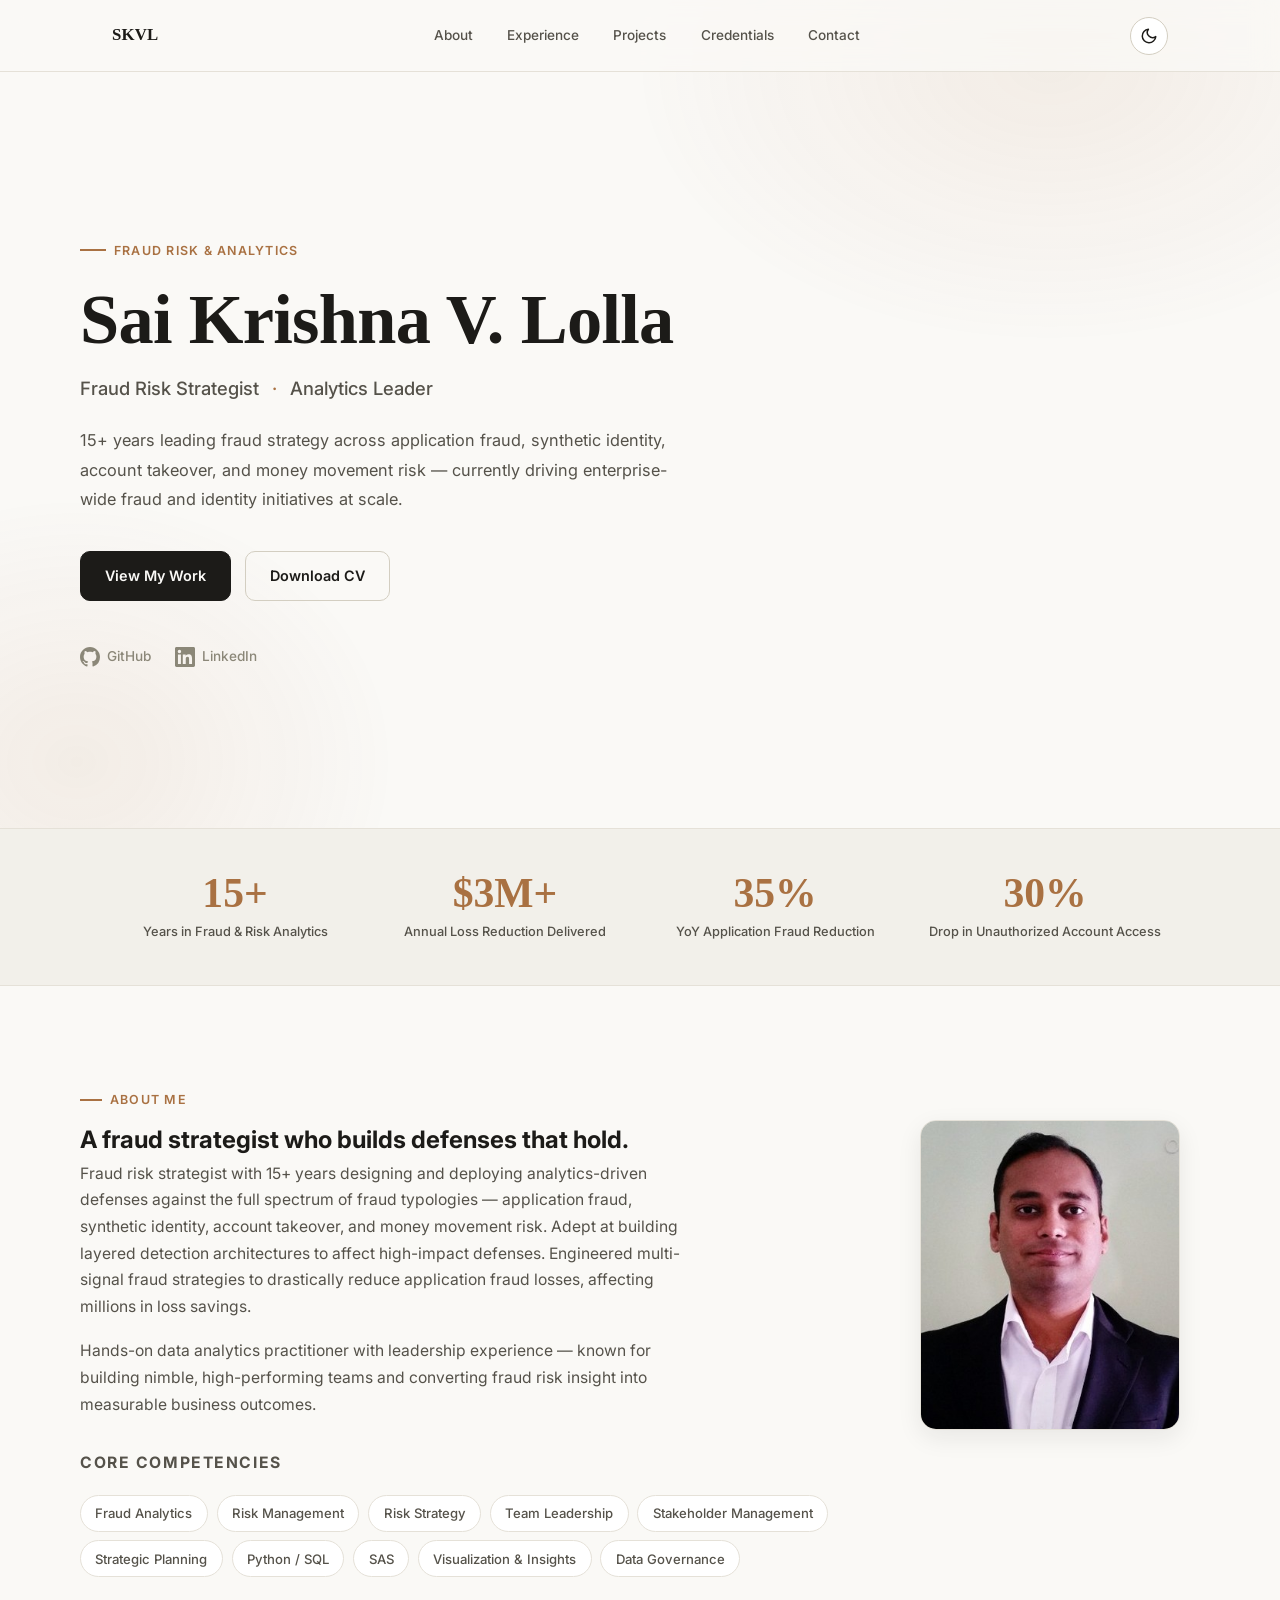
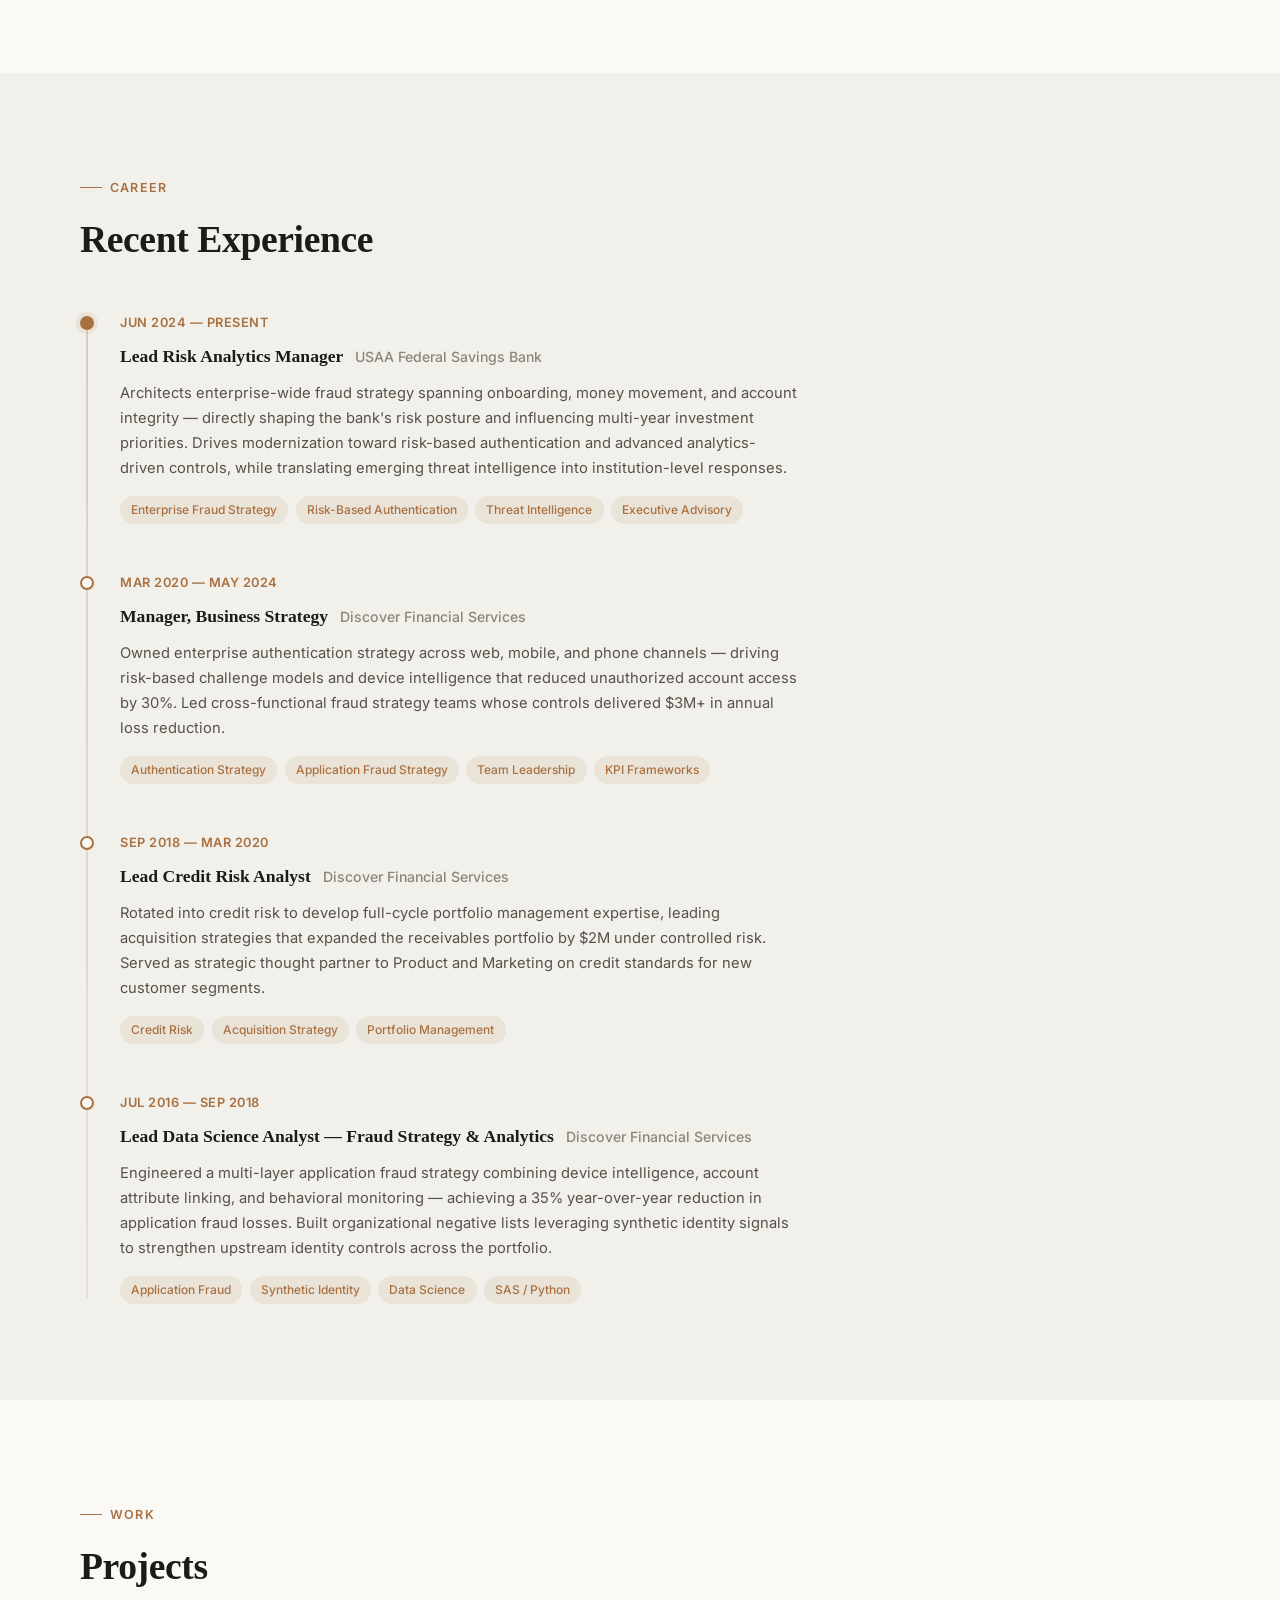
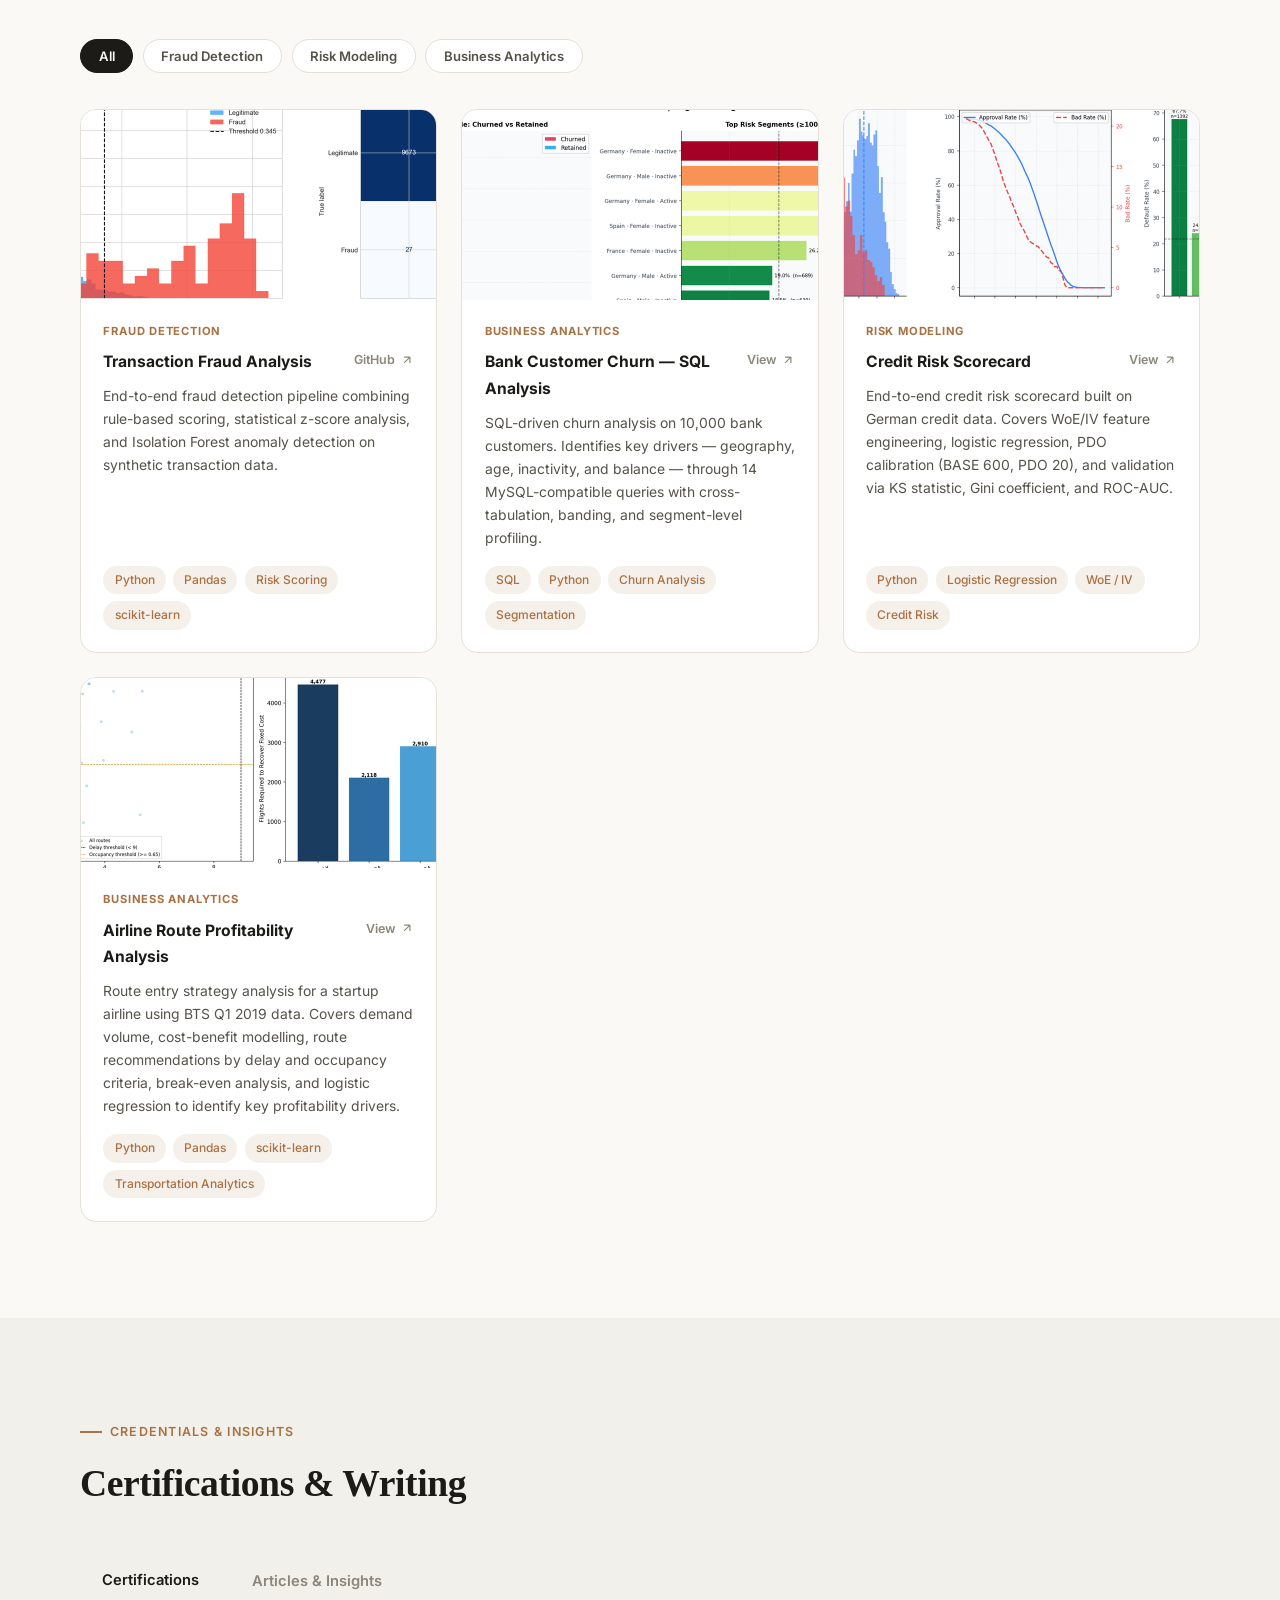
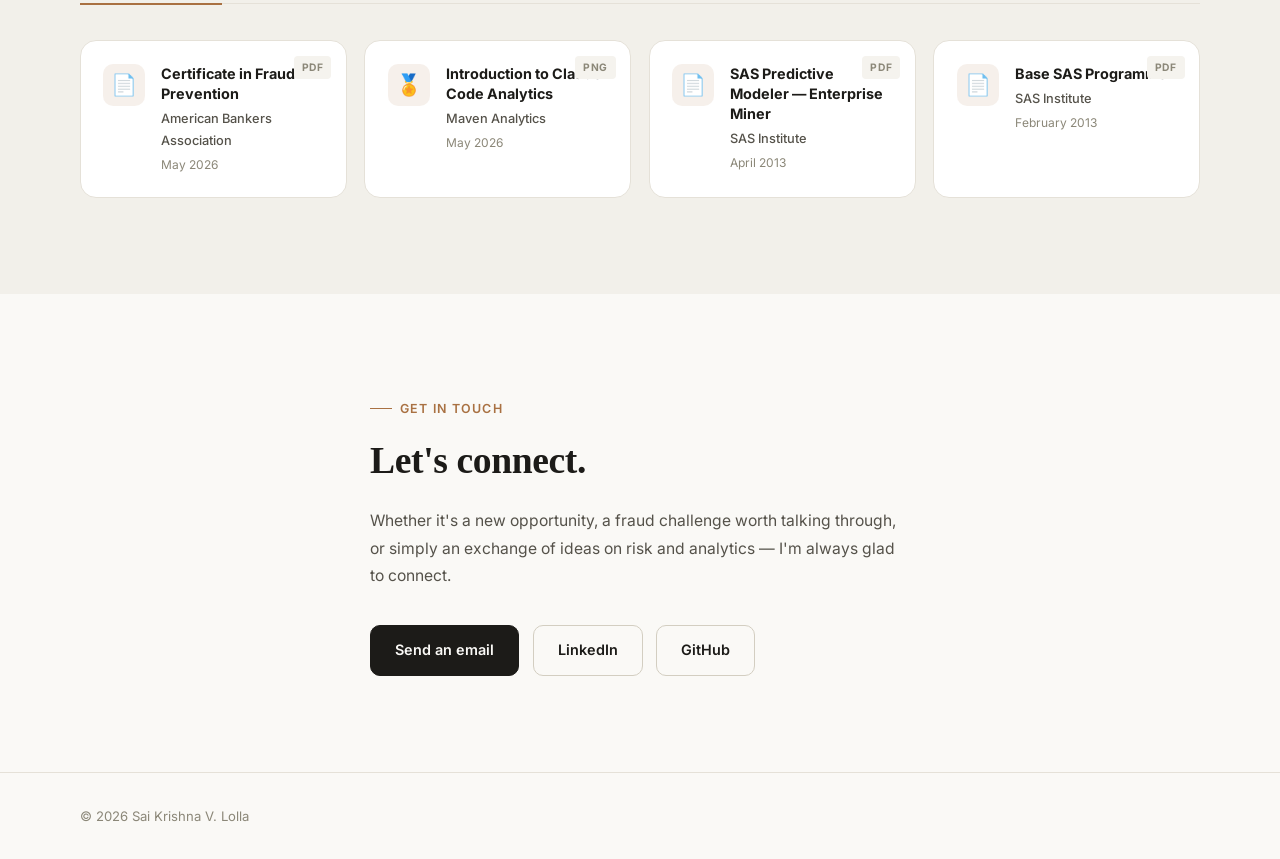
==== commit f650dee8: "updated index file one more time" ====
--- a/index.html
+++ b/index.html
@@ -6,7 +6,7 @@
   <title>Sai Krishna V. Lolla — Fraud Risk & Analytics Leader</title>
   <link rel="preconnect" href="https://fonts.googleapis.com" />
   <link href="https://fonts.googleapis.com/css2?family=Inter:wght@300;400;500;600;700;800&family=Fraunces:opsz,wght@9..144,500;9..144,600;9..144,700&display=swap" rel="stylesheet" />
-  <link rel="stylesheet" href="style-v2.css" />
+  <link rel="stylesheet" href="style.css" />
   <script>
     (function () {
       var stored = localStorage.getItem('theme');
@@ -478,6 +478,6 @@
     </div>
   </div>
 
-  <script src="script-v2.js"></script>
+  <script src="script.js"></script>
 </body>
 </html>
--- a/style.css
+++ b/style.css
@@ -0,0 +1,882 @@
+/* ══════════════════════════════════════════════════════════════
+   Portfolio v2 — tokens, theme, layout
+   ══════════════════════════════════════════════════════════════ */
+*, *::before, *::after { box-sizing: border-box; margin: 0; padding: 0; }
+
+:root {
+  /* light theme (default) */
+  --bg:          #faf9f6;
+  --bg-alt:      #f2f0ea;
+  --surface:     #ffffff;
+  --surface-2:   #f5f3ee;
+  --border:      #e5e1d8;
+  --border-strong:#d3cec1;
+  --text:        #1c1b18;
+  --text-soft:   #55524a;
+  --text-faint:  #8b8778;
+  --accent:      #a97142;
+  --accent-soft: #c98f5c;
+  --accent-tint: rgba(169,113,66,.10);
+  --accent-tint-strong: rgba(169,113,66,.18);
+  --shadow-sm:   0 1px 2px rgba(28,27,24,.04), 0 1px 3px rgba(28,27,24,.05);
+  --shadow:      0 8px 24px rgba(28,27,24,.08);
+  --shadow-lg:   0 24px 64px rgba(28,27,24,.14);
+
+  --radius:      16px;
+  --radius-sm:   10px;
+  --nav-h:       72px;
+  --max-w:       1120px;
+  --serif:       'Fraunces', Georgia, serif;
+  --sans:        'Inter', system-ui, -apple-system, sans-serif;
+  color-scheme: light;
+}
+
+:root[data-theme="dark"] {
+  --bg:          #0c0d10;
+  --bg-alt:      #111318;
+  --surface:     #15171d;
+  --surface-2:   #1a1c23;
+  --border:      #262932;
+  --border-strong:#33363f;
+  --text:        #ece9e1;
+  --text-soft:   #a9a69c;
+  --text-faint:  #6f6c63;
+  --accent:      #dba36b;
+  --accent-soft: #e8bd8f;
+  --accent-tint: rgba(219,163,107,.12);
+  --accent-tint-strong: rgba(219,163,107,.2);
+  --shadow-sm:   0 1px 2px rgba(0,0,0,.3);
+  --shadow:      0 8px 24px rgba(0,0,0,.4);
+  --shadow-lg:   0 24px 70px rgba(0,0,0,.55);
+  color-scheme: dark;
+}
+
+@media (prefers-color-scheme: dark) {
+  :root:not([data-theme="light"]) {
+    --bg:          #0c0d10;
+    --bg-alt:      #111318;
+    --surface:     #15171d;
+    --surface-2:   #1a1c23;
+    --border:      #262932;
+    --border-strong:#33363f;
+    --text:        #ece9e1;
+    --text-soft:   #a9a69c;
+    --text-faint:  #6f6c63;
+    --accent:      #dba36b;
+    --accent-soft: #e8bd8f;
+    --accent-tint: rgba(219,163,107,.12);
+    --accent-tint-strong: rgba(219,163,107,.2);
+    --shadow-sm:   0 1px 2px rgba(0,0,0,.3);
+    --shadow:      0 8px 24px rgba(0,0,0,.4);
+    --shadow-lg:   0 24px 70px rgba(0,0,0,.55);
+    color-scheme: dark;
+  }
+}
+
+html {
+  scroll-behavior: smooth;
+  font-size: 16px;
+}
+
+body {
+  font-family: var(--sans);
+  color: var(--text);
+  background: var(--bg);
+  line-height: 1.7;
+  -webkit-font-smoothing: antialiased;
+  transition: background .35s ease, color .35s ease;
+  overflow-x: hidden;
+}
+
+a { color: inherit; text-decoration: none; }
+img { max-width: 100%; display: block; }
+button { font-family: inherit; }
+
+section[id] { scroll-margin-top: calc(var(--nav-h) + 12px); }
+
+::selection { background: var(--accent-tint-strong); color: var(--text); }
+
+/* ── Scroll progress bar ───────────────────────────────────── */
+#scroll-progress {
+  position: fixed;
+  top: 0; left: 0;
+  height: 3px;
+  width: 0%;
+  background: linear-gradient(90deg, var(--accent), var(--accent-soft));
+  z-index: 300;
+  transition: width .08s linear;
+}
+
+/* ── Reveal on scroll ──────────────────────────────────────── */
+.reveal {
+  opacity: 0;
+  transform: translateY(22px);
+  transition: opacity .7s cubic-bezier(.16,.8,.3,1), transform .7s cubic-bezier(.16,.8,.3,1);
+}
+.reveal.in-view { opacity: 1; transform: translateY(0); }
+.reveal-stagger.in-view > * { animation: none; }
+@media (prefers-reduced-motion: reduce) {
+  .reveal { opacity: 1; transform: none; transition: none; }
+  html { scroll-behavior: auto; }
+}
+
+/* ── Buttons ───────────────────────────────────────────────── */
+.btn-primary {
+  display: inline-flex;
+  align-items: center;
+  gap: .5rem;
+  padding: .75rem 1.5rem;
+  background: var(--text);
+  color: var(--bg);
+  border: 1.5px solid var(--text);
+  border-radius: var(--radius-sm);
+  font-size: .9rem;
+  font-weight: 600;
+  transition: transform .2s ease, box-shadow .2s ease, background .2s ease;
+  cursor: pointer;
+}
+.btn-primary:hover { transform: translateY(-2px); box-shadow: var(--shadow); background: var(--accent); border-color: var(--accent); color: #1c1b18; }
+
+.btn-outline {
+  display: inline-flex;
+  align-items: center;
+  gap: .5rem;
+  padding: .75rem 1.5rem;
+  background: transparent;
+  color: var(--text);
+  border: 1.5px solid var(--border-strong);
+  border-radius: var(--radius-sm);
+  font-size: .9rem;
+  font-weight: 600;
+  transition: border-color .2s ease, transform .2s ease;
+  cursor: pointer;
+}
+.btn-outline:hover { border-color: var(--accent); transform: translateY(-2px); }
+
+/* ── Navigation ────────────────────────────────────────────── */
+#navbar {
+  position: fixed;
+  top: 0; left: 0; right: 0;
+  height: var(--nav-h);
+  background: color-mix(in srgb, var(--bg) 78%, transparent);
+  backdrop-filter: blur(14px) saturate(1.4);
+  -webkit-backdrop-filter: blur(14px) saturate(1.4);
+  border-bottom: 1px solid var(--border);
+  z-index: 200;
+  transition: background .35s ease, border-color .35s ease;
+}
+
+.nav-inner {
+  max-width: var(--max-w);
+  margin: 0 auto;
+  padding: 0 2rem;
+  height: 100%;
+  display: flex;
+  align-items: center;
+  justify-content: space-between;
+  gap: 1.5rem;
+}
+
+.nav-logo {
+  font-family: var(--serif);
+  font-size: 1.05rem;
+  font-weight: 600;
+  color: var(--text);
+  letter-spacing: .01em;
+}
+
+.nav-center {
+  display: flex;
+  align-items: center;
+  flex: 1;
+  justify-content: center;
+}
+
+.nav-links {
+  list-style: none;
+  display: flex;
+  align-items: center;
+  gap: .35rem;
+  position: relative;
+}
+
+.nav-links a {
+  position: relative;
+  display: inline-block;
+  padding: .5rem .9rem;
+  font-size: .85rem;
+  font-weight: 500;
+  color: var(--text-soft);
+  border-radius: 999px;
+  transition: color .2s ease;
+  white-space: nowrap;
+}
+.nav-links a:hover { color: var(--text); }
+.nav-links a.active { color: var(--text); }
+
+#nav-pill {
+  position: absolute;
+  top: 0; left: 0;
+  height: 100%;
+  border-radius: 999px;
+  background: var(--accent-tint);
+  transition: left .3s cubic-bezier(.16,.8,.3,1), width .3s cubic-bezier(.16,.8,.3,1), opacity .2s ease;
+  opacity: 0;
+  z-index: -1;
+}
+
+.nav-right { display: flex; align-items: center; gap: .6rem; }
+
+.theme-toggle {
+  width: 38px;
+  height: 38px;
+  border-radius: 50%;
+  border: 1.5px solid var(--border-strong);
+  background: var(--surface);
+  color: var(--text);
+  display: flex;
+  align-items: center;
+  justify-content: center;
+  cursor: pointer;
+  transition: border-color .2s ease, transform .2s ease;
+  flex-shrink: 0;
+}
+.theme-toggle:hover { border-color: var(--accent); transform: rotate(12deg); }
+.theme-toggle svg { width: 18px; height: 18px; }
+.theme-toggle .icon-sun { display: none; }
+:root[data-theme="dark"] .theme-toggle .icon-moon { display: none; }
+:root[data-theme="dark"] .theme-toggle .icon-sun { display: block; }
+
+.nav-toggle {
+  display: none;
+  background: none;
+  border: none;
+  font-size: 1.3rem;
+  cursor: pointer;
+  color: var(--text);
+}
+
+/* ── Back to top ───────────────────────────────────────────── */
+#back-to-top {
+  position: fixed;
+  bottom: 1.75rem;
+  right: 1.75rem;
+  width: 46px;
+  height: 46px;
+  border-radius: 50%;
+  background: var(--text);
+  color: var(--bg);
+  border: none;
+  display: flex;
+  align-items: center;
+  justify-content: center;
+  cursor: pointer;
+  box-shadow: var(--shadow);
+  opacity: 0;
+  visibility: hidden;
+  transform: translateY(12px);
+  transition: opacity .25s ease, transform .25s ease, visibility .25s, background .2s ease;
+  z-index: 150;
+}
+#back-to-top.show { opacity: 1; visibility: visible; transform: translateY(0); }
+#back-to-top:hover { background: var(--accent); color: #1c1b18; }
+
+/* ── Hero ──────────────────────────────────────────────────── */
+#hero {
+  position: relative;
+  min-height: 92vh;
+  display: flex;
+  align-items: center;
+  padding: calc(var(--nav-h) + 3rem) 2rem 3rem;
+  overflow: hidden;
+}
+
+.hero-bg {
+  position: absolute;
+  inset: 0;
+  z-index: -1;
+  background:
+    radial-gradient(ellipse 720px 480px at 82% 8%, var(--accent-tint) 0%, transparent 60%),
+    radial-gradient(ellipse 600px 500px at 6% 92%, var(--accent-tint) 0%, transparent 55%);
+  opacity: .9;
+}
+
+.hero-inner {
+  max-width: var(--max-w);
+  margin: 0 auto;
+  width: 100%;
+}
+
+.hero-eyebrow {
+  display: inline-flex;
+  align-items: center;
+  gap: .5rem;
+  font-size: .78rem;
+  font-weight: 600;
+  letter-spacing: .1em;
+  text-transform: uppercase;
+  color: var(--accent);
+  margin-bottom: 1.25rem;
+}
+.hero-eyebrow::before {
+  content: '';
+  width: 26px;
+  height: 1.5px;
+  background: var(--accent);
+}
+
+#hero h1 {
+  font-family: var(--serif);
+  font-size: clamp(2.6rem, 6vw, 4.4rem);
+  font-weight: 600;
+  color: var(--text);
+  line-height: 1.08;
+  margin-bottom: 1rem;
+  letter-spacing: -.01em;
+}
+
+.hero-role {
+  font-size: 1.15rem;
+  font-weight: 500;
+  color: var(--text-soft);
+  margin-bottom: 1.4rem;
+}
+.hero-role .accent-dot { color: var(--accent); margin: 0 .5rem; }
+
+.hero-tagline {
+  font-size: 1.02rem;
+  color: var(--text-soft);
+  max-width: 600px;
+  line-height: 1.8;
+  margin-bottom: 2.25rem;
+}
+
+.hero-actions {
+  display: flex;
+  gap: .85rem;
+  flex-wrap: wrap;
+  margin-bottom: 2.75rem;
+}
+
+.hero-socials { display: flex; gap: 1.5rem; }
+
+.hero-socials a {
+  display: inline-flex;
+  align-items: center;
+  gap: .45rem;
+  font-size: .85rem;
+  font-weight: 500;
+  color: var(--text-faint);
+  transition: color .2s ease;
+}
+.hero-socials a:hover { color: var(--accent); }
+
+/* ── Stats strip ───────────────────────────────────────────── */
+#stats {
+  border-top: 1px solid var(--border);
+  border-bottom: 1px solid var(--border);
+  background: var(--bg-alt);
+}
+.stats-grid {
+  max-width: var(--max-w);
+  margin: 0 auto;
+  padding: 2.75rem 2rem;
+  display: grid;
+  grid-template-columns: repeat(4, 1fr);
+  gap: 1.5rem;
+}
+.stat-item { text-align: center; }
+.stat-num {
+  font-family: var(--serif);
+  font-size: clamp(1.8rem, 3.4vw, 2.6rem);
+  font-weight: 600;
+  color: var(--accent);
+  line-height: 1;
+  margin-bottom: .5rem;
+}
+.stat-label {
+  font-size: .8rem;
+  color: var(--text-soft);
+  font-weight: 500;
+  line-height: 1.4;
+}
+
+/* ── Section shared ────────────────────────────────────────── */
+section { padding: 6rem 2rem; }
+.section-tinted { background: var(--bg-alt); }
+
+.section-inner { max-width: var(--max-w); margin: 0 auto; }
+
+.section-label {
+  display: inline-flex;
+  align-items: center;
+  gap: .5rem;
+  font-size: .78rem;
+  font-weight: 600;
+  letter-spacing: .1em;
+  text-transform: uppercase;
+  color: var(--accent);
+  margin-bottom: .6rem;
+}
+.section-label::before {
+  content: '';
+  width: 22px;
+  height: 1.5px;
+  background: var(--accent);
+}
+
+.section-heading {
+  font-family: var(--serif);
+  font-size: clamp(1.8rem, 3vw, 2.35rem);
+  font-weight: 600;
+  color: var(--text);
+  margin-bottom: 2.5rem;
+  letter-spacing: -.01em;
+}
+
+/* ── About ─────────────────────────────────────────────────── */
+#about .section-inner > h2 {
+  font-family: var(--serif);
+  font-size: clamp(1.8rem, 3vw, 2.35rem);
+  font-weight: 600;
+  color: var(--text);
+  margin-bottom: 1.5rem;
+  letter-spacing: -.01em;
+  max-width: 560px;
+  line-height: 1.3;
+}
+
+.about-grid {
+  display: grid;
+  grid-template-columns: 1fr 300px;
+  gap: 3.5rem;
+  align-items: start;
+}
+
+.about-left p {
+  color: var(--text-soft);
+  font-size: .98rem;
+  margin-bottom: 1.1rem;
+  max-width: 600px;
+}
+
+.skills-block { margin-top: 2rem; }
+
+.skills-label {
+  font-size: .75rem;
+  font-weight: 700;
+  letter-spacing: .1em;
+  text-transform: uppercase;
+  color: var(--text-faint);
+  margin-bottom: .85rem;
+}
+
+.skill-tags { list-style: none; display: flex; flex-wrap: wrap; gap: .55rem; }
+
+.skill-tags li {
+  font-size: .82rem;
+  font-weight: 500;
+  padding: .4rem .9rem;
+  background: var(--surface);
+  border: 1.5px solid var(--border);
+  border-radius: 20px;
+  color: var(--text-soft);
+  transition: border-color .2s ease, color .2s ease, transform .2s ease;
+}
+.skill-tags li:hover { border-color: var(--accent); color: var(--text); transform: translateY(-2px); }
+
+.about-right { display: flex; justify-content: center; }
+
+.photo-frame {
+  width: 260px;
+  height: 310px;
+  border-radius: var(--radius);
+  overflow: hidden;
+  background: var(--surface-2);
+  border: 1.5px solid var(--border);
+  position: relative;
+  display: flex;
+  align-items: center;
+  justify-content: center;
+  box-shadow: var(--shadow);
+}
+.photo-frame img { width: 100%; height: 100%; object-fit: cover; }
+.photo-frame.photo-placeholder img { display: none; }
+.photo-initials { position: absolute; font-family: var(--serif); font-size: 2.4rem; font-weight: 600; color: var(--text-faint); }
+
+/* ── Experience timeline ───────────────────────────────────── */
+.timeline { position: relative; padding-left: 2.5rem; }
+.timeline::before {
+  content: '';
+  position: absolute;
+  left: 6px; top: 6px; bottom: 6px;
+  width: 2px;
+  background: linear-gradient(var(--border-strong), var(--border));
+}
+
+.exp-card { position: relative; padding-bottom: 3rem; }
+.exp-card:last-child { padding-bottom: 0; }
+
+.exp-dot {
+  position: absolute;
+  left: -2.5rem;
+  top: 4px;
+  width: 14px;
+  height: 14px;
+  border-radius: 50%;
+  background: var(--bg);
+  border: 2.5px solid var(--accent);
+}
+.exp-card:first-child .exp-dot {
+  background: var(--accent);
+  box-shadow: 0 0 0 4px var(--accent-tint);
+}
+
+.exp-period {
+  font-size: .8rem;
+  font-weight: 600;
+  letter-spacing: .04em;
+  color: var(--accent);
+  margin-bottom: .5rem;
+  text-transform: uppercase;
+}
+
+.exp-header {
+  display: flex;
+  align-items: baseline;
+  gap: .75rem;
+  flex-wrap: wrap;
+  margin-bottom: .6rem;
+}
+
+.exp-body h3 { font-size: 1.1rem; font-weight: 700; color: var(--text); font-family: var(--serif); }
+.exp-company { font-size: .88rem; font-weight: 500; color: var(--text-faint); }
+.exp-body p { font-size: .92rem; color: var(--text-soft); margin-bottom: .9rem; max-width: 680px; }
+
+/* ── Tags (shared) ─────────────────────────────────────────── */
+.tag-list { display: flex; flex-wrap: wrap; gap: .45rem; }
+
+.tag {
+  font-size: .75rem;
+  font-weight: 500;
+  padding: .25rem .7rem;
+  background: var(--accent-tint);
+  color: var(--accent);
+  border-radius: 20px;
+}
+:root[data-theme="dark"] .tag { color: var(--accent-soft); }
+
+/* ── Filter pills (projects) ──────────────────────────────── */
+.filter-row {
+  display: flex;
+  flex-wrap: wrap;
+  gap: .6rem;
+  margin-bottom: 2.25rem;
+}
+.filter-pill {
+  padding: .5rem 1.1rem;
+  font-size: .82rem;
+  font-weight: 600;
+  color: var(--text-soft);
+  background: var(--surface);
+  border: 1.5px solid var(--border);
+  border-radius: 999px;
+  cursor: pointer;
+  transition: all .2s ease;
+}
+.filter-pill:hover { border-color: var(--accent); color: var(--text); }
+.filter-pill.active { background: var(--text); border-color: var(--text); color: var(--bg); }
+
+/* ── Projects ──────────────────────────────────────────────── */
+.project-grid {
+  display: grid;
+  grid-template-columns: repeat(auto-fill, minmax(320px, 1fr));
+  gap: 1.5rem;
+}
+
+.project-card {
+  background: var(--surface);
+  border: 1.5px solid var(--border);
+  border-radius: var(--radius);
+  overflow: hidden;
+  transition: border-color .25s ease, box-shadow .25s ease, transform .25s ease;
+  display: flex;
+  flex-direction: column;
+}
+.project-card:hover { border-color: var(--border-strong); box-shadow: var(--shadow-lg); transform: translateY(-4px); }
+.project-card.is-hidden { display: none; }
+
+.project-img-area {
+  height: 190px;
+  background: var(--surface-2);
+  overflow: hidden;
+  display: flex;
+  align-items: center;
+  justify-content: center;
+  position: relative;
+}
+.project-img-area img { width: 100%; height: 100%; object-fit: cover; transition: transform .4s ease; }
+.project-card:hover .project-img-area img { transform: scale(1.05); }
+
+.project-img-fallback { background: var(--surface-2); }
+.project-img-fallback img { display: none; }
+
+.project-img-icon { font-size: 2rem; position: absolute; }
+.project-img-area img + .project-img-icon,
+.project-img-area:not(.project-img-fallback) .project-img-icon { display: none; }
+.project-img-fallback .project-img-icon { display: flex; }
+
+.project-body { padding: 1.4rem; display: flex; flex-direction: column; flex: 1; }
+
+.project-category {
+  font-size: .7rem;
+  font-weight: 700;
+  letter-spacing: .07em;
+  text-transform: uppercase;
+  color: var(--accent);
+  margin-bottom: .5rem;
+}
+
+.project-header {
+  display: flex;
+  justify-content: space-between;
+  align-items: flex-start;
+  gap: .5rem;
+  margin-bottom: .6rem;
+}
+
+.project-body h3 { font-size: .98rem; font-weight: 700; color: var(--text); }
+
+.project-link {
+  display: inline-flex;
+  align-items: center;
+  gap: .3rem;
+  font-size: .78rem;
+  font-weight: 600;
+  color: var(--text-faint);
+  white-space: nowrap;
+  transition: color .2s ease;
+  flex-shrink: 0;
+}
+.project-link:hover { color: var(--accent); }
+
+.project-body p { font-size: .87rem; color: var(--text-soft); margin-bottom: 1rem; line-height: 1.65; flex: 1; }
+
+/* ── Credentials tabs (Certifications / Articles) ─────────── */
+.tabs-row {
+  display: flex;
+  gap: .5rem;
+  border-bottom: 1.5px solid var(--border);
+  margin-bottom: 2.25rem;
+}
+.tab-btn {
+  position: relative;
+  padding: .85rem 1.4rem;
+  font-size: .92rem;
+  font-weight: 600;
+  color: var(--text-faint);
+  background: none;
+  border: none;
+  cursor: pointer;
+  transition: color .2s ease;
+  top: 1.5px;
+}
+.tab-btn:hover { color: var(--text); }
+.tab-btn.active { color: var(--text); border-bottom: 2px solid var(--accent); }
+
+.tab-panel { display: none; }
+.tab-panel.active { display: block; animation: fadeIn .4s ease; }
+@keyframes fadeIn { from { opacity: 0; transform: translateY(6px);} to { opacity: 1; transform: translateY(0);} }
+
+/* ── Certifications ────────────────────────────────────────── */
+.cert-grid {
+  display: grid;
+  grid-template-columns: repeat(auto-fill, minmax(260px, 1fr));
+  gap: 1.1rem;
+}
+
+.cert-card {
+  background: var(--surface);
+  border: 1.5px solid var(--border);
+  border-radius: var(--radius);
+  padding: 1.4rem;
+  display: flex;
+  align-items: flex-start;
+  gap: 1rem;
+  cursor: pointer;
+  position: relative;
+  transition: border-color .2s ease, box-shadow .2s ease, transform .2s ease;
+}
+.cert-card:hover { border-color: var(--accent); box-shadow: var(--shadow); transform: translateY(-3px); }
+
+.cert-icon {
+  font-size: 1.3rem;
+  flex-shrink: 0;
+  width: 42px; height: 42px;
+  border-radius: 10px;
+  background: var(--accent-tint);
+  display: flex; align-items: center; justify-content: center;
+}
+
+.cert-info h3 { font-size: .9rem; font-weight: 700; color: var(--text); margin-bottom: .25rem; line-height: 1.4; }
+.cert-issuer { font-size: .8rem; color: var(--text-soft); font-weight: 500; }
+.cert-date { font-size: .75rem; color: var(--text-faint); margin-top: .2rem; }
+
+.cert-type-badge {
+  position: absolute;
+  top: .9rem; right: .9rem;
+  font-size: .64rem;
+  font-weight: 700;
+  letter-spacing: .06em;
+  padding: .2rem .5rem;
+  border-radius: 4px;
+  background: var(--surface-2);
+  color: var(--text-faint);
+}
+
+/* ── Articles ──────────────────────────────────────────────── */
+.article-list { display: flex; flex-direction: column; gap: .85rem; }
+
+.article-card {
+  display: flex;
+  align-items: center;
+  gap: 1.75rem;
+  padding: 1.6rem 1.5rem;
+  border-radius: var(--radius);
+  border: 1.5px solid var(--border);
+  background: var(--surface);
+  transition: border-color .2s ease, transform .2s ease, box-shadow .2s ease;
+  cursor: pointer;
+}
+.article-card:hover { border-color: var(--accent); box-shadow: var(--shadow); transform: translateX(4px); }
+
+.article-body { flex: 1; }
+
+.article-year {
+  font-size: .75rem;
+  font-weight: 700;
+  letter-spacing: .08em;
+  text-transform: uppercase;
+  color: var(--accent);
+  display: block;
+  margin-bottom: .4rem;
+}
+
+.article-body h3 { font-family: var(--serif); font-size: 1.05rem; font-weight: 600; color: var(--text); margin-bottom: .4rem; line-height: 1.4; }
+.article-body p { font-size: .87rem; color: var(--text-soft); line-height: 1.6; }
+
+.article-arrow {
+  color: var(--text-faint);
+  flex-shrink: 0;
+  transition: color .2s ease, transform .2s ease;
+}
+.article-card:hover .article-arrow { color: var(--accent); transform: translate(3px,-3px); }
+
+/* ── Contact ───────────────────────────────────────────────── */
+.contact-inner { max-width: 540px; }
+.contact-inner .section-heading { margin-bottom: .9rem; }
+.contact-sub { font-size: .98rem; color: var(--text-soft); margin-bottom: 2.25rem; line-height: 1.75; }
+.contact-actions { display: flex; gap: .85rem; flex-wrap: wrap; }
+
+/* ── Footer ────────────────────────────────────────────────── */
+footer { border-top: 1px solid var(--border); padding: 2rem; }
+.footer-inner {
+  max-width: var(--max-w);
+  margin: 0 auto;
+  display: flex;
+  justify-content: space-between;
+  align-items: center;
+  flex-wrap: wrap;
+  gap: 1rem;
+}
+footer span { font-size: .82rem; color: var(--text-faint); }
+
+/* ── Modal ─────────────────────────────────────────────────── */
+.modal {
+  display: none;
+  position: fixed;
+  inset: 0;
+  z-index: 400;
+  align-items: center;
+  justify-content: center;
+}
+.modal.open { display: flex; }
+.modal-backdrop { position: absolute; inset: 0; background: rgba(10,10,10,.6); backdrop-filter: blur(4px); }
+.modal-box {
+  position: relative;
+  background: var(--surface);
+  border-radius: var(--radius);
+  max-width: 90vw;
+  max-height: 90vh;
+  overflow: auto;
+  padding: 1.1rem;
+  box-shadow: var(--shadow-lg);
+  z-index: 1;
+  border: 1px solid var(--border);
+}
+.modal-close {
+  position: sticky;
+  top: 0;
+  float: right;
+  background: var(--surface-2);
+  border: none;
+  border-radius: 50%;
+  width: 34px; height: 34px;
+  font-size: 1.2rem;
+  cursor: pointer;
+  display: flex;
+  align-items: center;
+  justify-content: center;
+  margin-bottom: .5rem;
+  color: var(--text-soft);
+}
+.modal-close:hover { background: var(--accent-tint); color: var(--text); }
+#modal-content img { max-width: 75vw; max-height: 80vh; border-radius: 8px; }
+#modal-content iframe { width: 75vw; height: 80vh; border: none; border-radius: 8px; }
+
+/* ── Responsive ────────────────────────────────────────────── */
+@media (max-width: 900px) {
+  .stats-grid { grid-template-columns: repeat(2, 1fr); }
+}
+
+@media (max-width: 860px) {
+  .nav-toggle { display: block; }
+  .nav-center { display: none; }
+
+  #navbar.menu-open .nav-center {
+    display: flex;
+    position: absolute;
+    top: var(--nav-h);
+    left: 0; right: 0;
+    background: var(--bg);
+    border-bottom: 1px solid var(--border);
+    padding: 1.5rem 2rem;
+  }
+  #navbar.menu-open .nav-links {
+    flex-direction: column;
+    align-items: flex-start;
+    width: 100%;
+    gap: .25rem;
+  }
+  #navbar.menu-open .nav-links a { width: 100%; padding: .7rem .9rem; }
+  #nav-pill { display: none; }
+
+  .about-grid { grid-template-columns: 1fr; }
+  .about-right { order: -1; }
+  .photo-frame { width: 180px; height: 220px; }
+
+  .timeline { padding-left: 1.75rem; }
+  .exp-dot { left: -1.75rem; }
+
+  .project-grid { grid-template-columns: 1fr; }
+  .cert-grid { grid-template-columns: 1fr; }
+
+  section { padding: 4rem 1.5rem; }
+  .contact-inner { max-width: 100%; }
+
+  .article-card { flex-direction: row; padding: 1.25rem; gap: 1rem; }
+}
+
+@media (max-width: 560px) {
+  .stats-grid { grid-template-columns: repeat(2, 1fr); gap: 1.75rem 1rem; padding: 2.25rem 1.5rem; }
+}
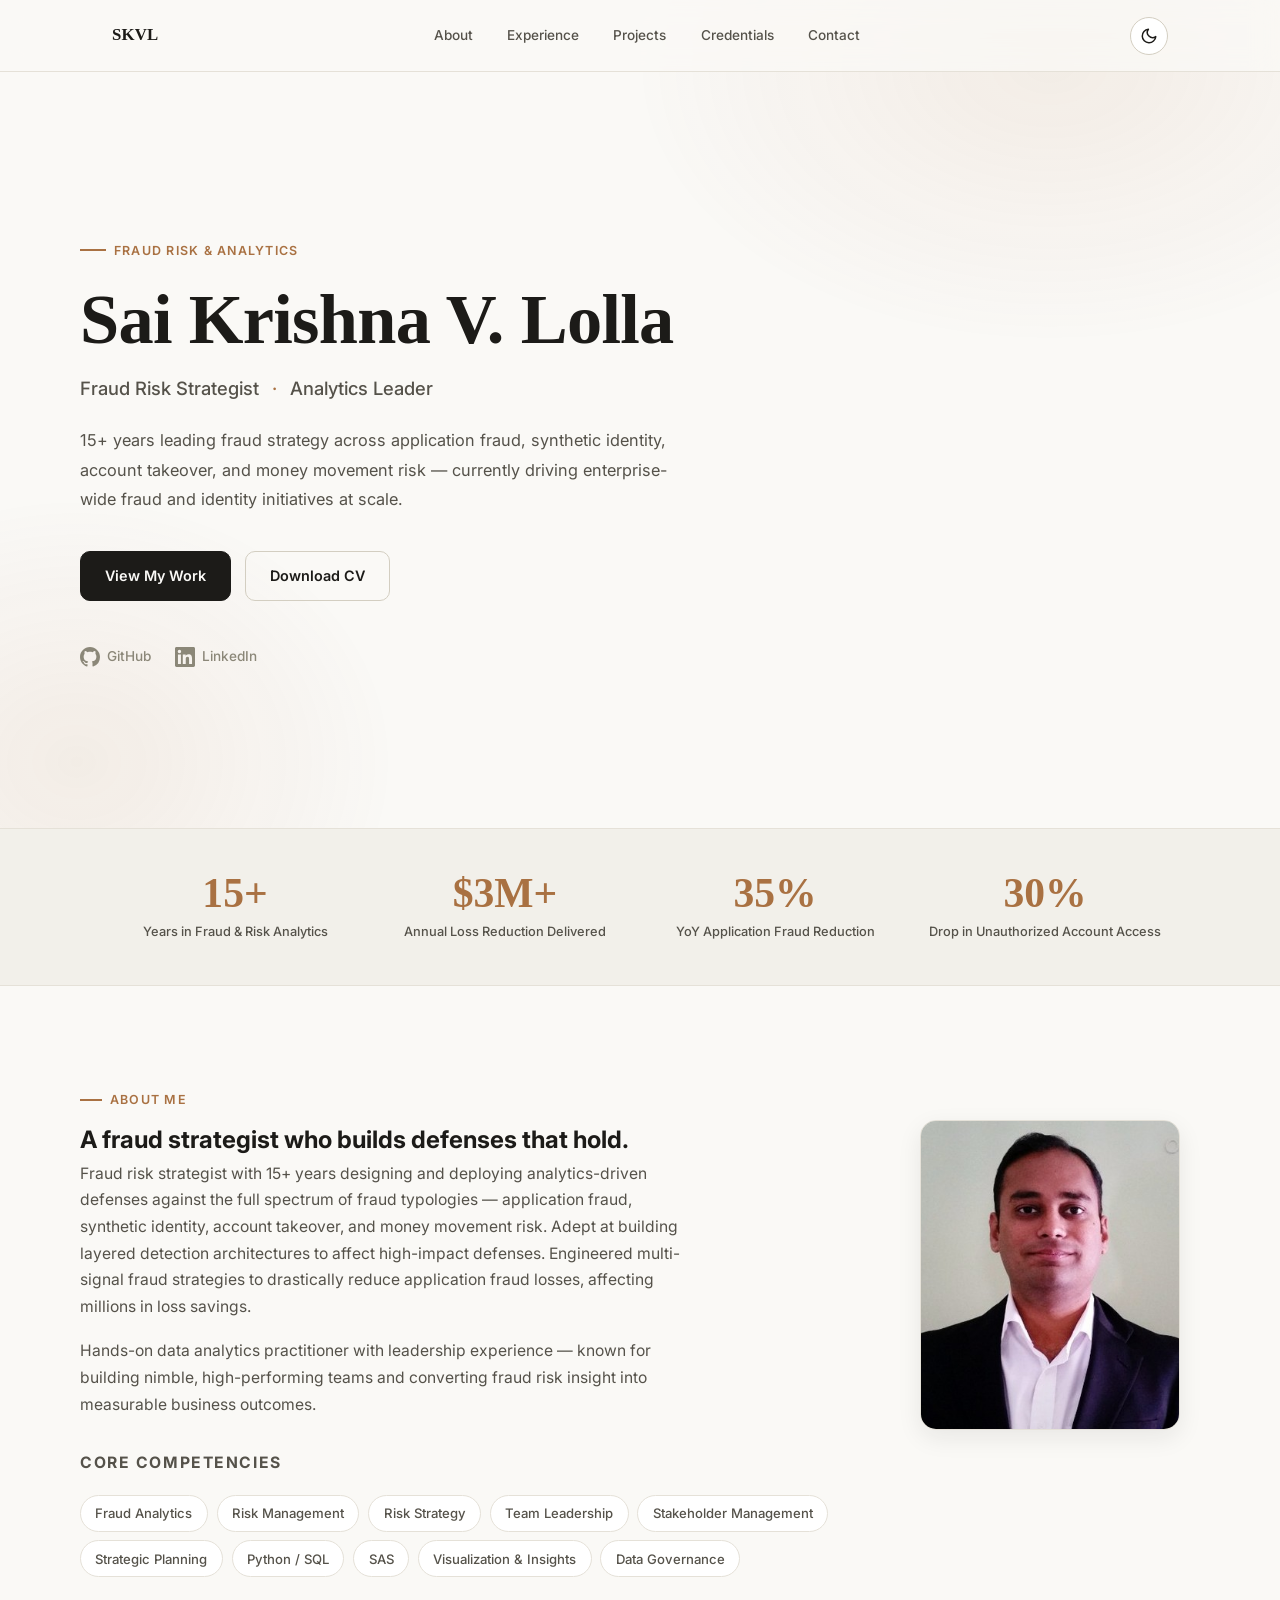
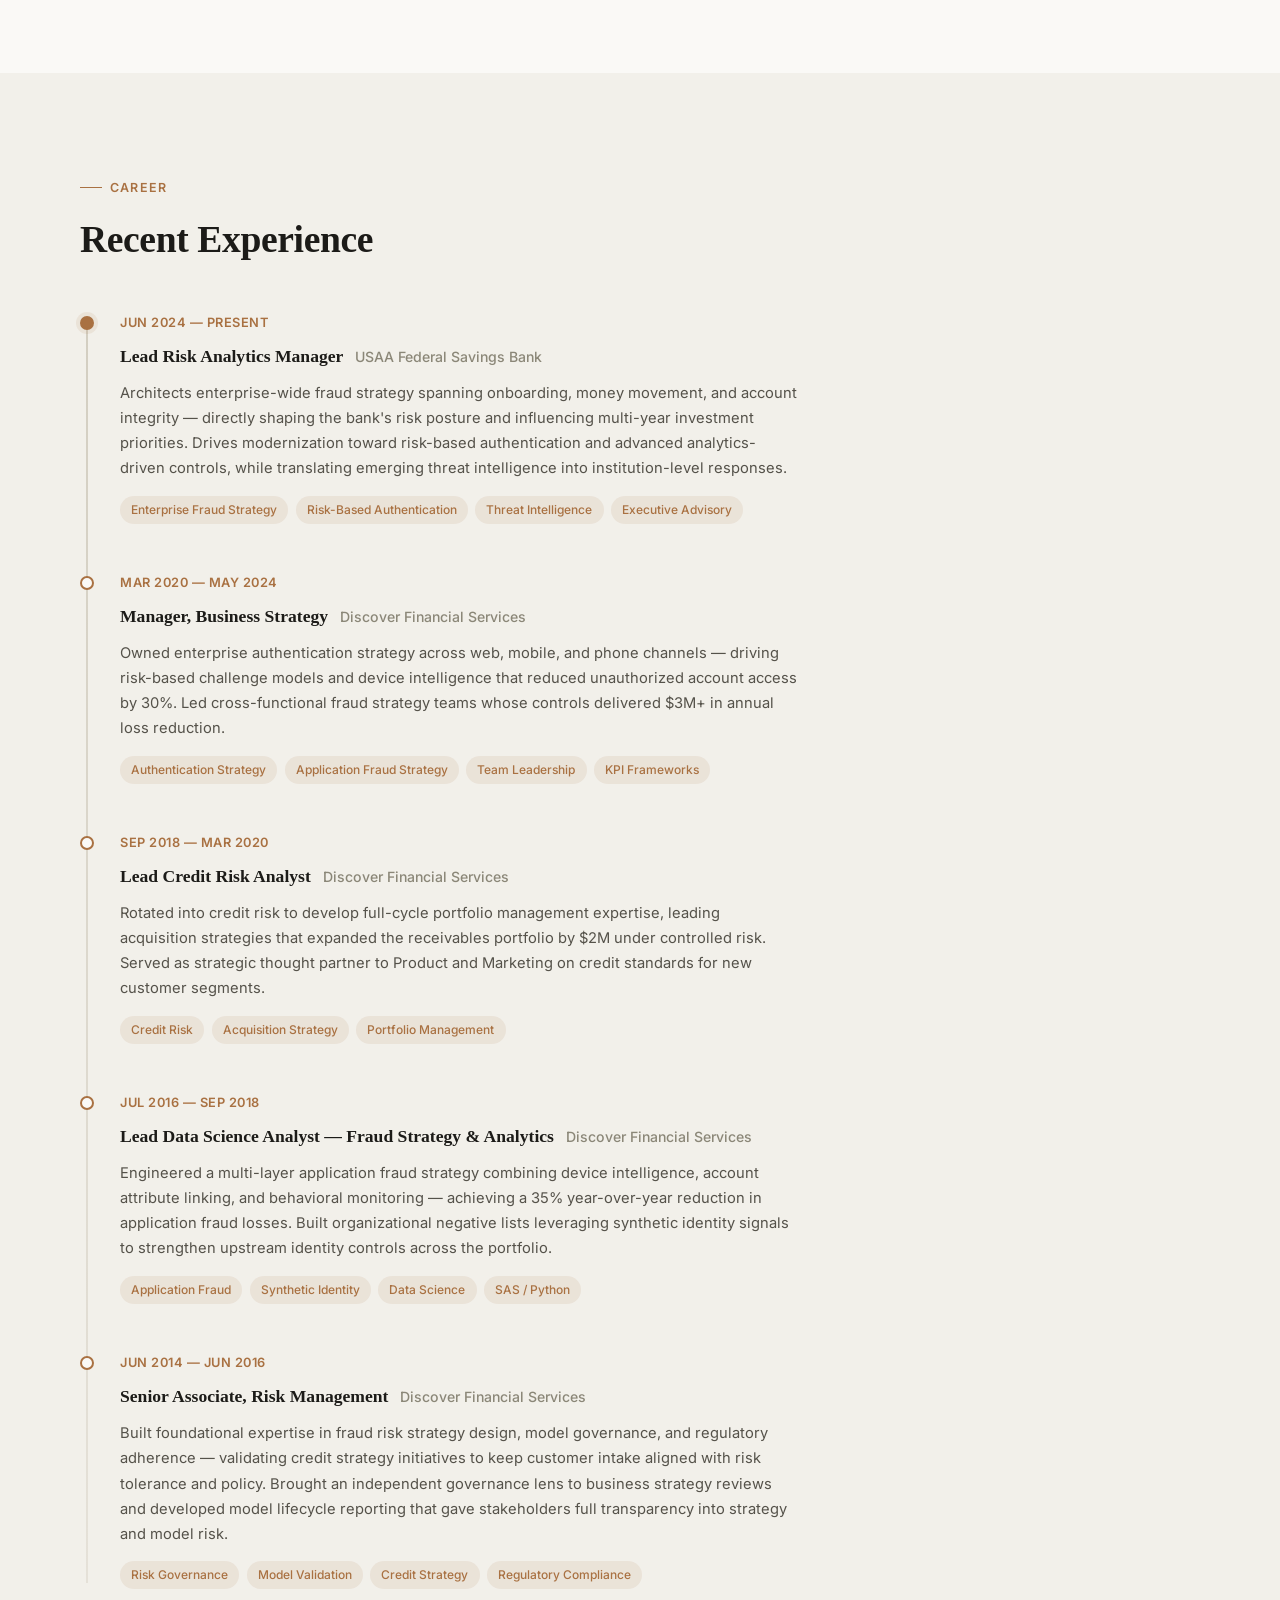
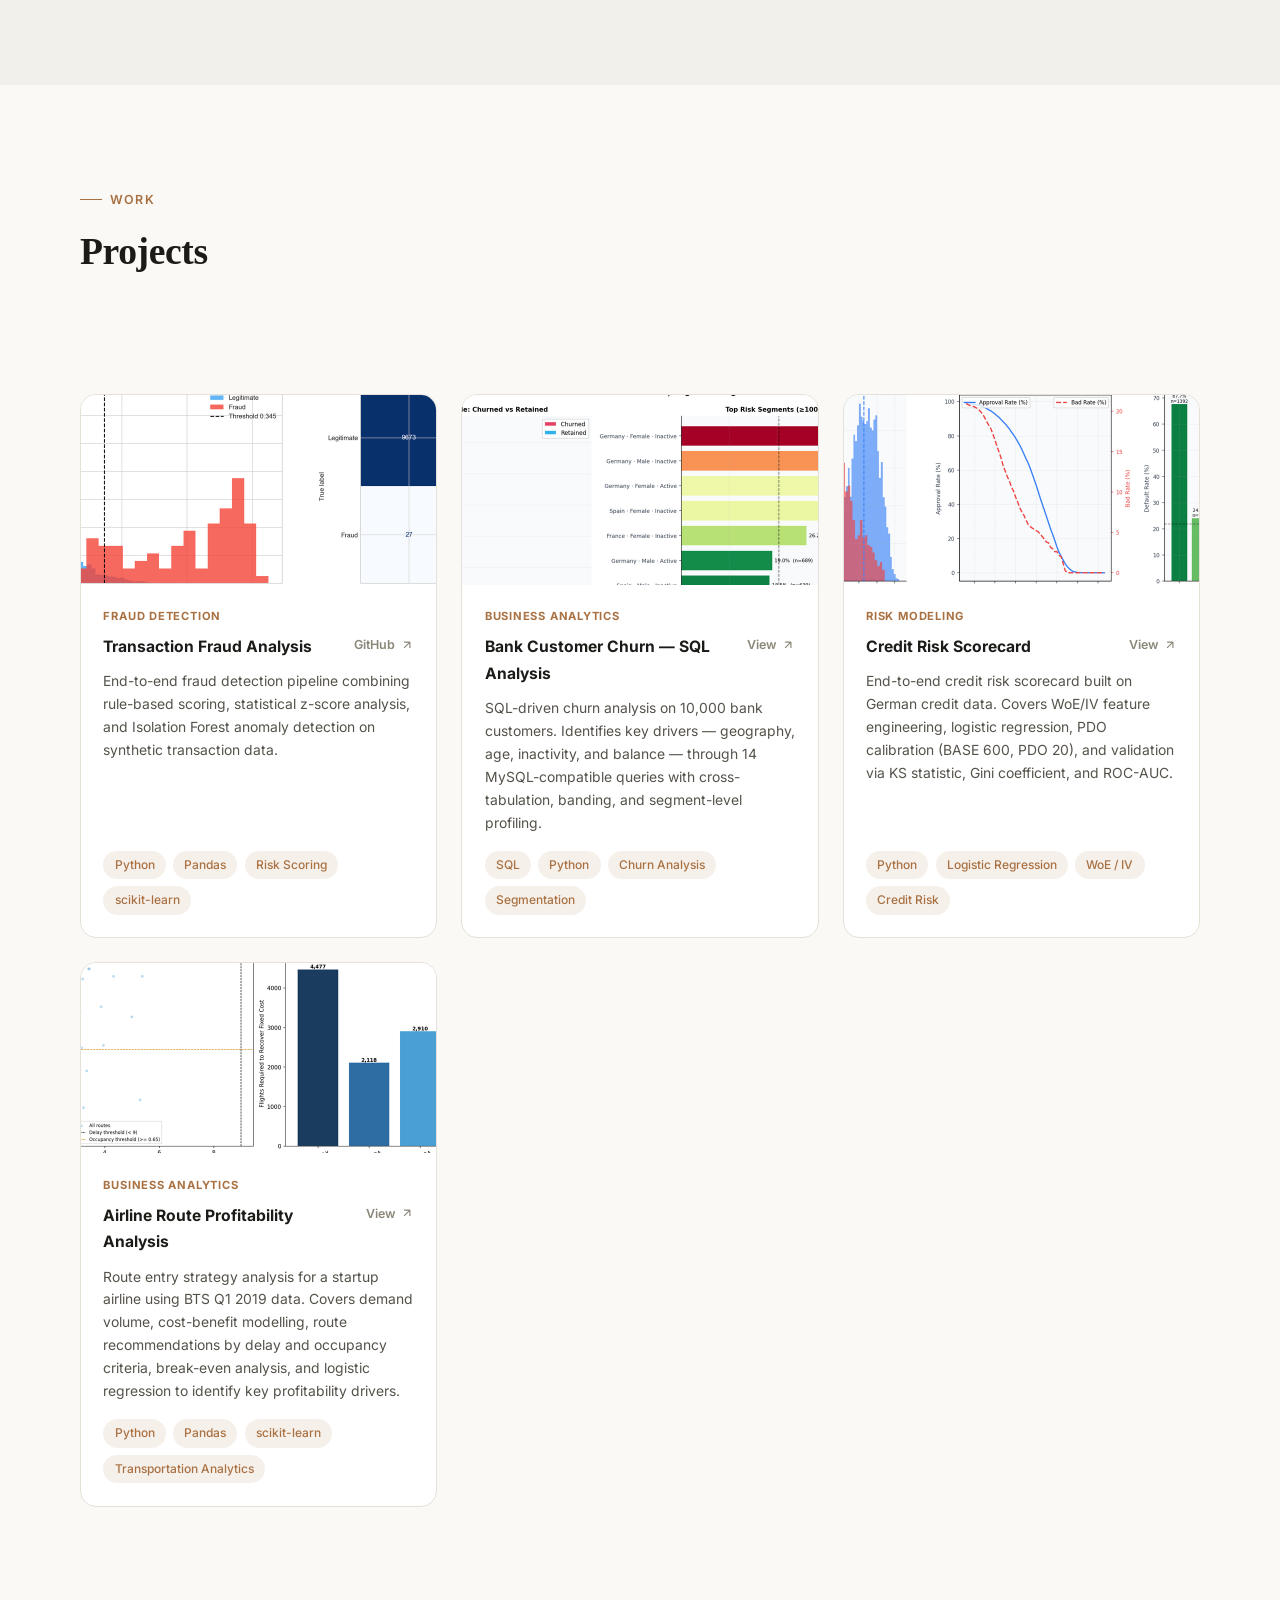
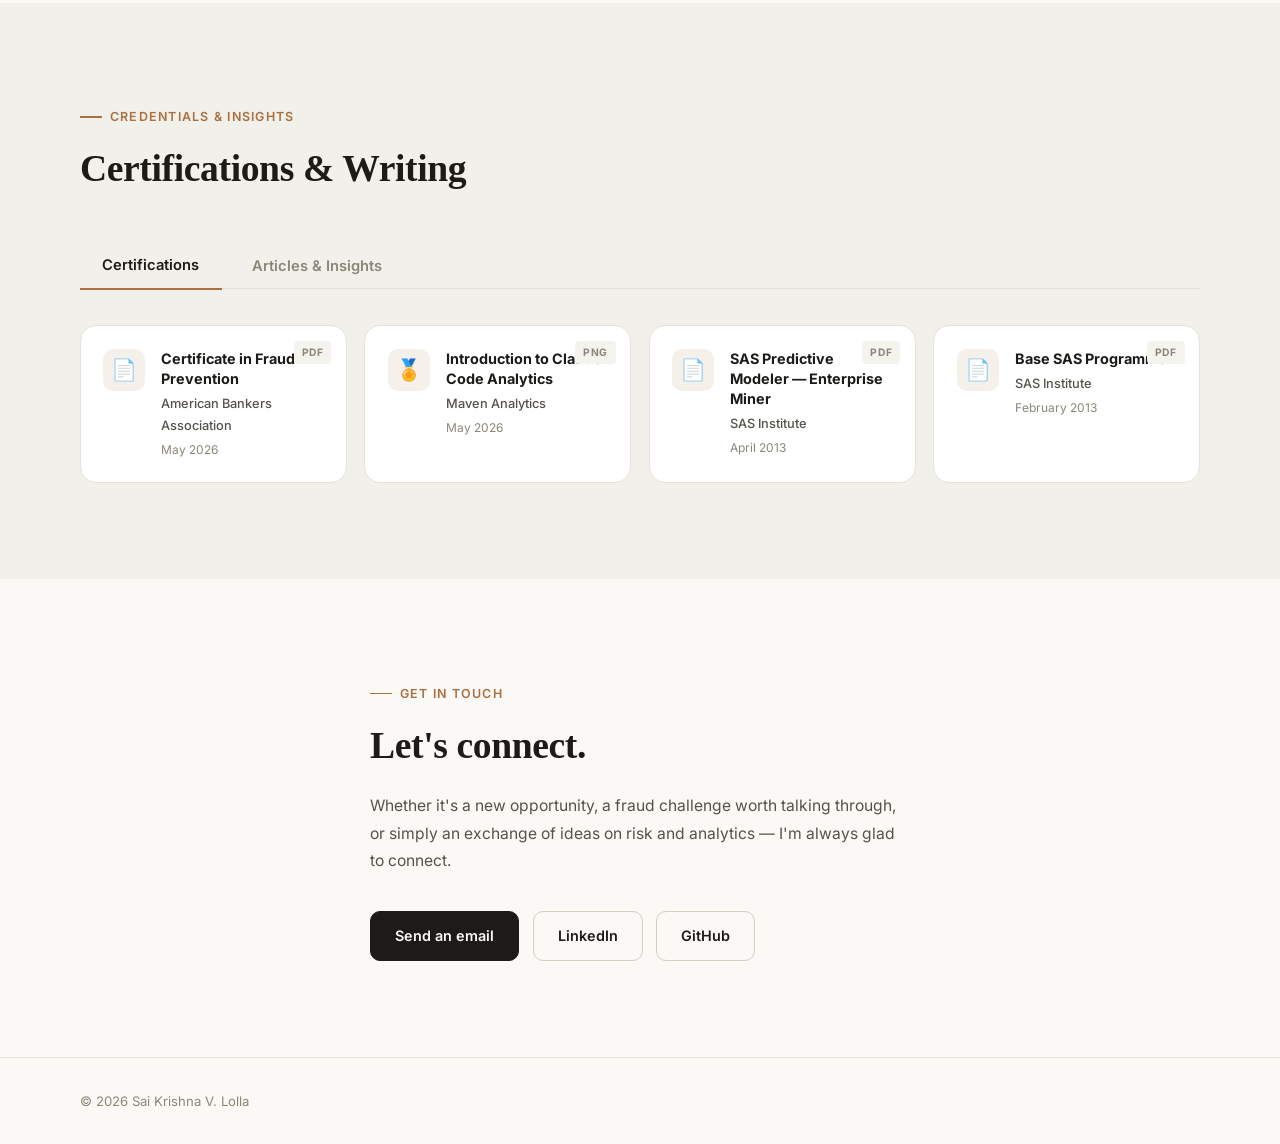
==== commit e98db671: "Add files via upload" ====
--- a/index.html
+++ b/index.html
@@ -202,6 +202,25 @@
           </div>
         </div>
 
+        <div class="exp-card reveal">
+          <span class="exp-dot"></span>
+          <div class="exp-period">Jun 2014 — Jun 2016</div>
+          <div class="exp-body">
+            <div class="exp-header">
+              <h3>Senior Associate, Risk Management</h3>
+              <span class="exp-company">Discover Financial Services</span>
+            </div>
+            <p>Built foundational expertise in fraud risk strategy design, model governance, and regulatory adherence — validating credit strategy initiatives to keep customer intake aligned with risk tolerance and policy. Brought an independent governance lens to business strategy reviews and developed model lifecycle reporting that gave stakeholders full transparency into strategy and model risk.</p>
+            <div class="tag-list">
+              <span class="tag">Risk Governance</span>
+              <span class="tag">Model Validation</span>
+              <span class="tag">Credit Strategy</span>
+              <span class="tag">Regulatory Compliance</span>
+            </div>
+          </div>
+        </div>
+
+
       </div>
     </div>
   </section>
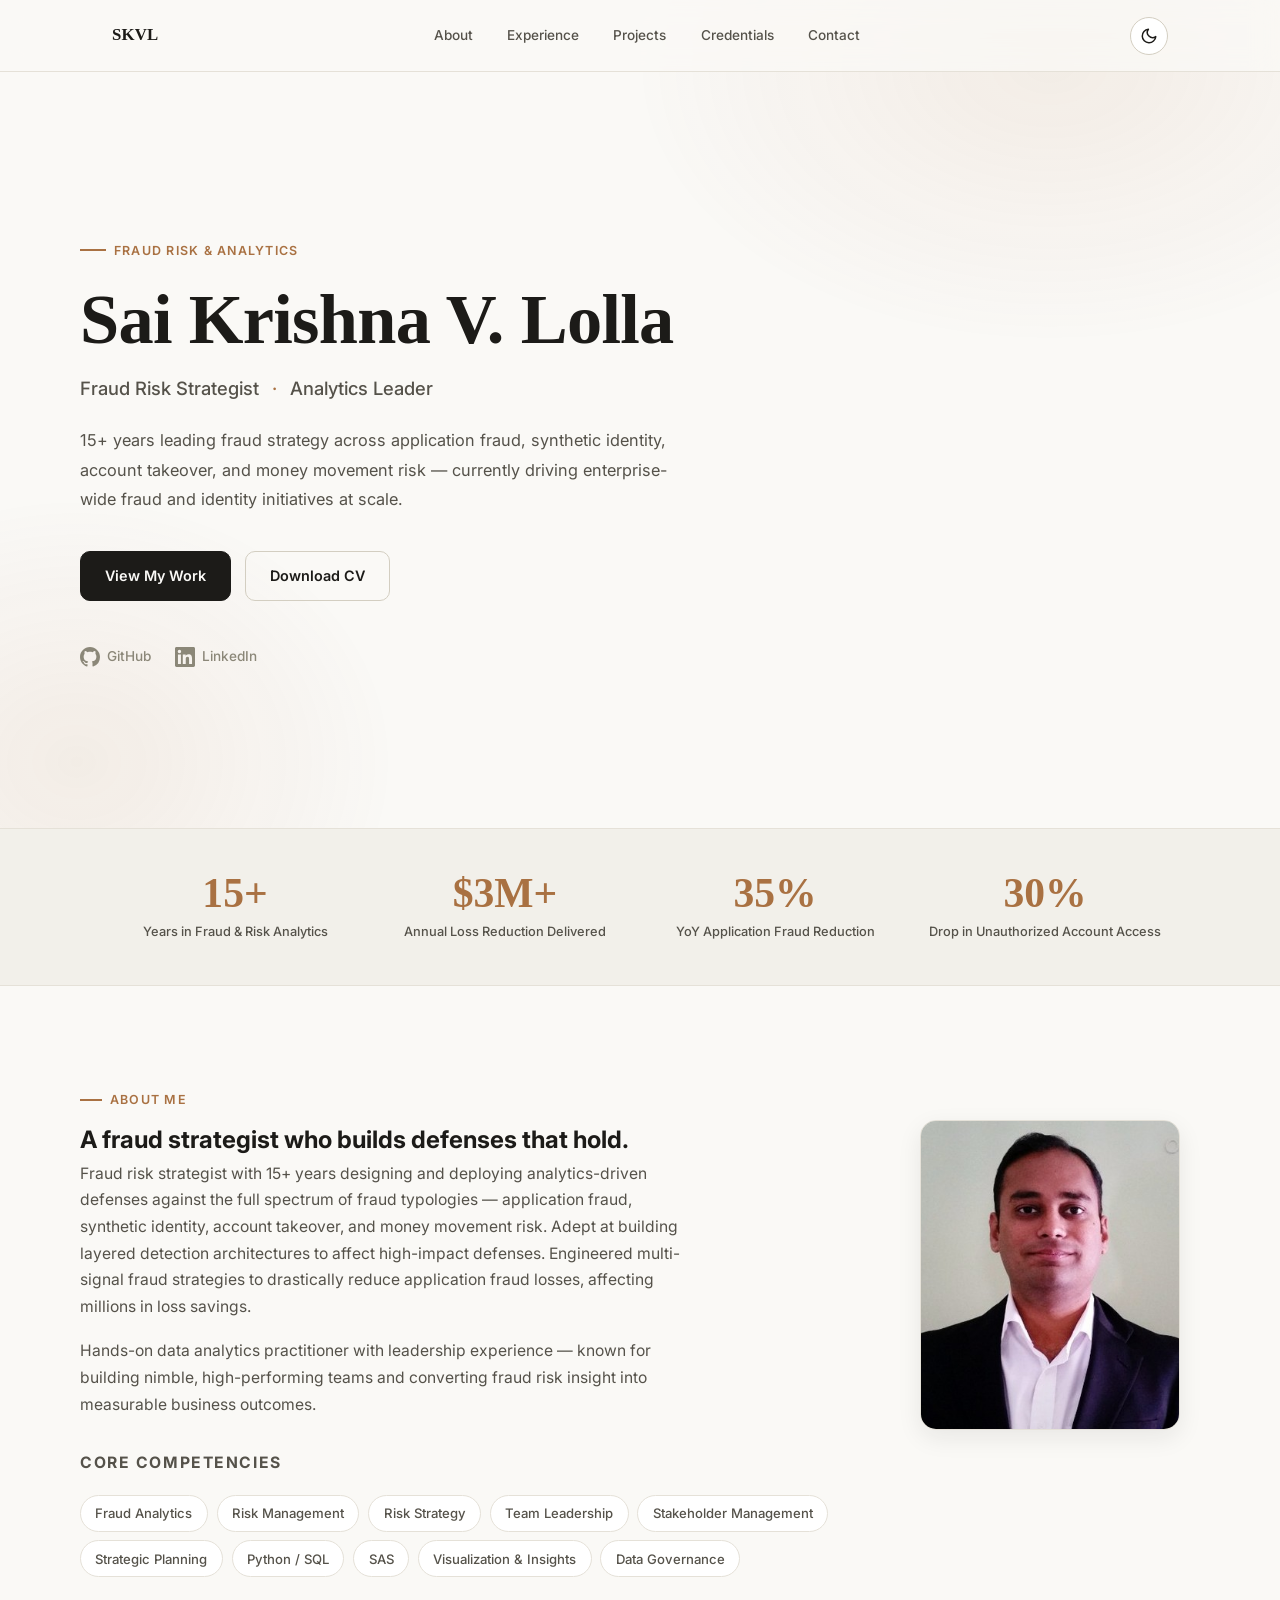
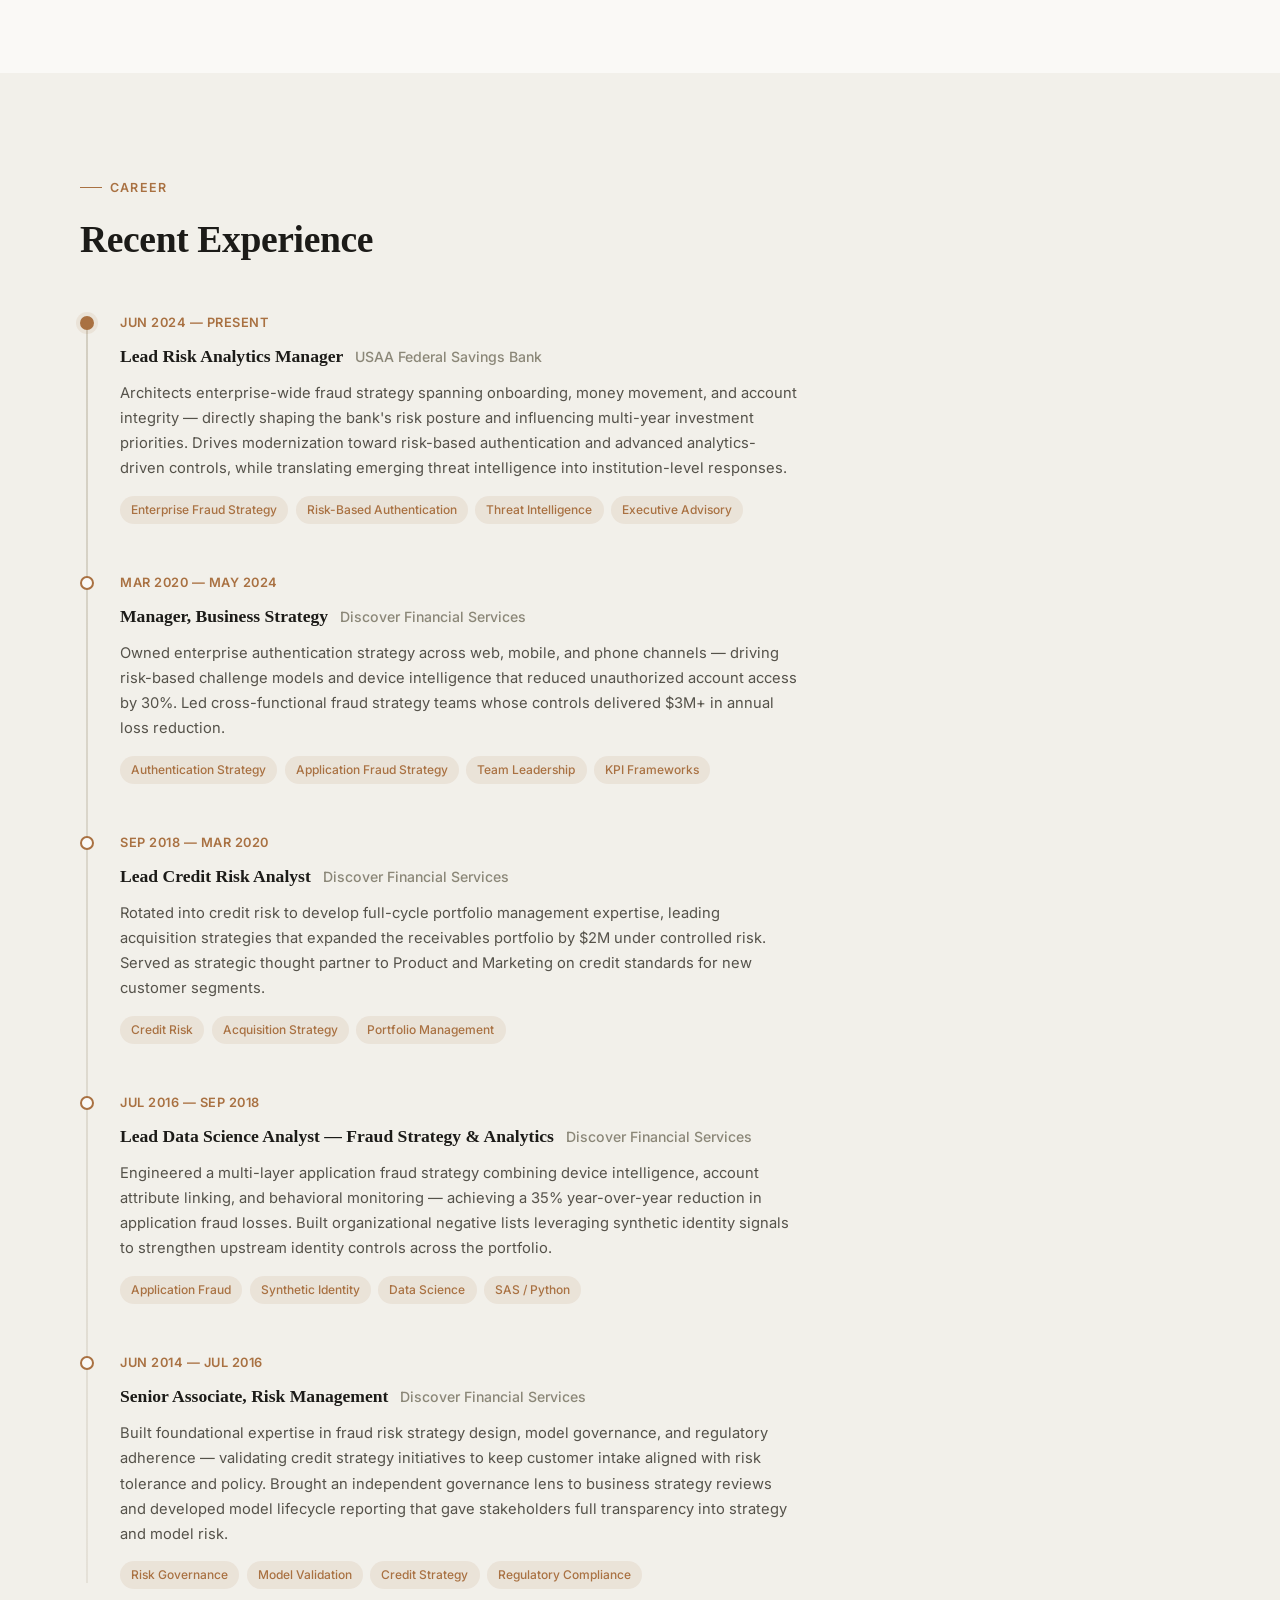
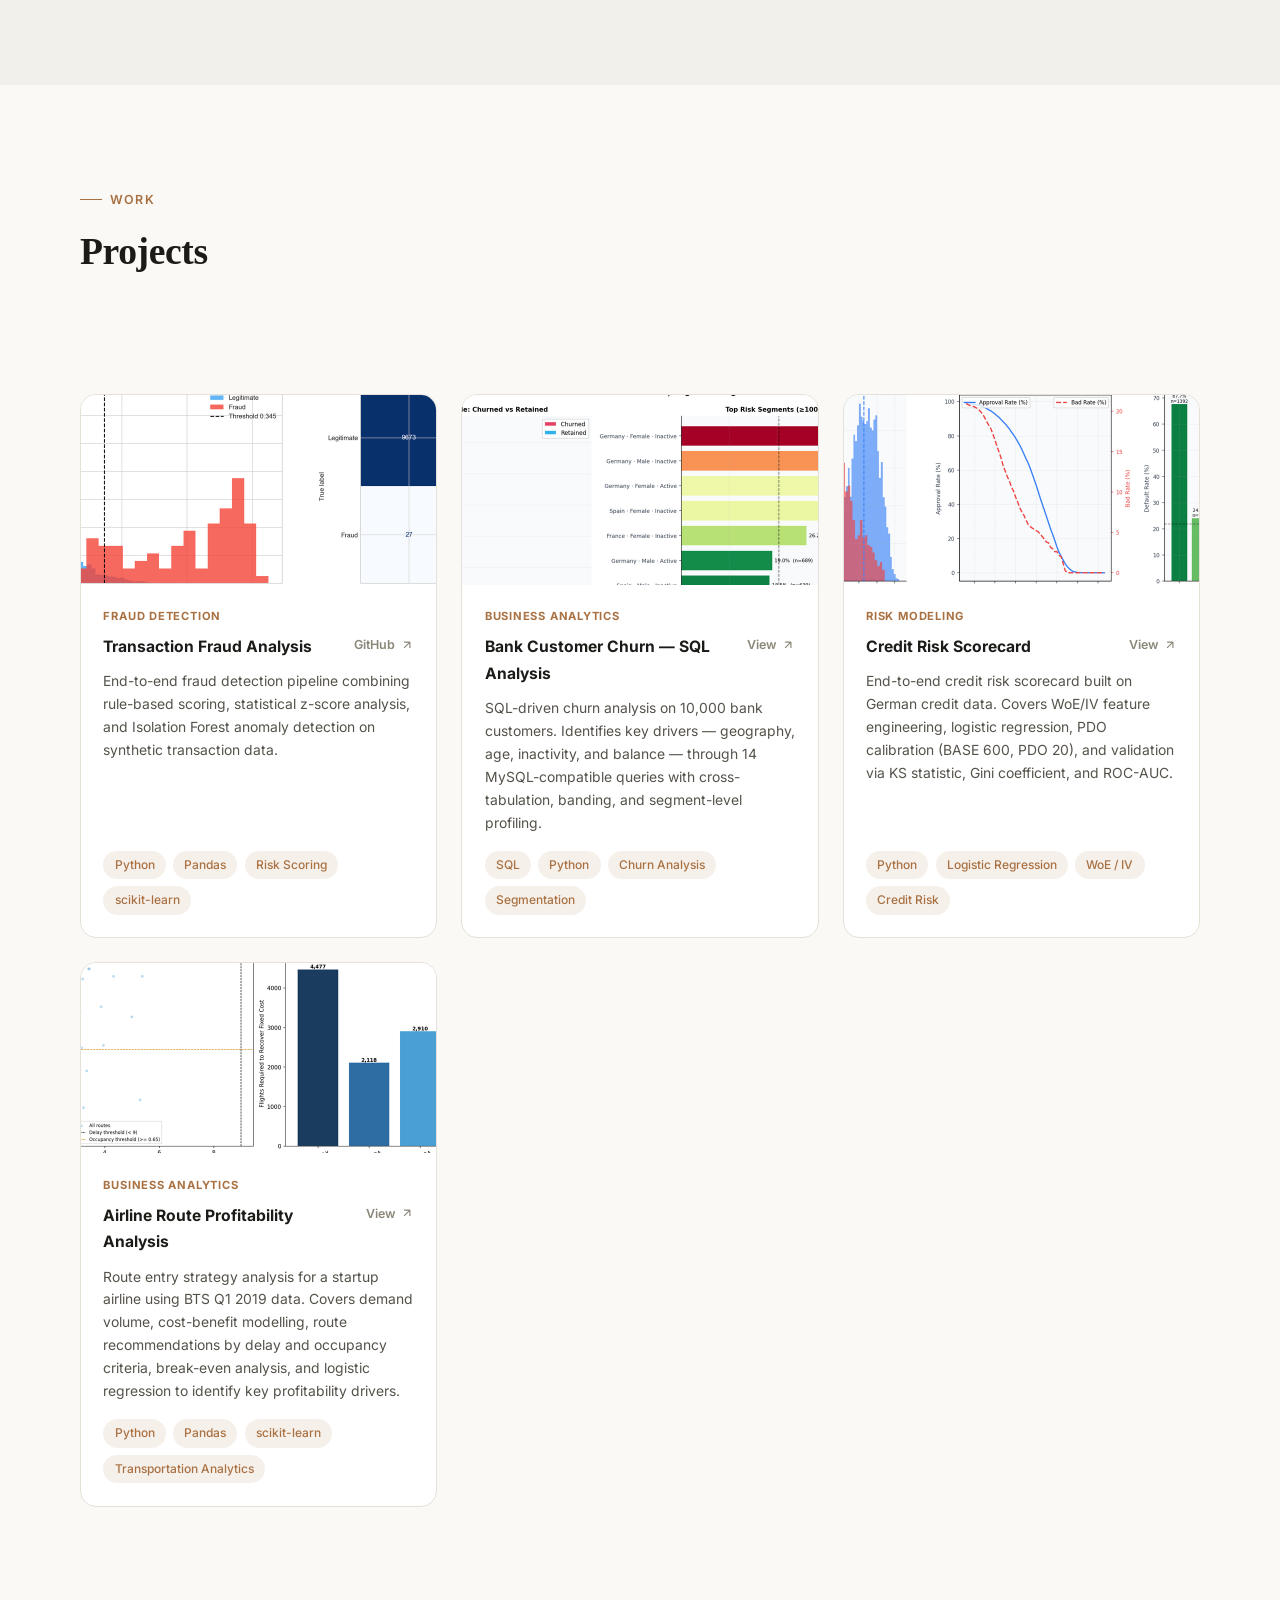
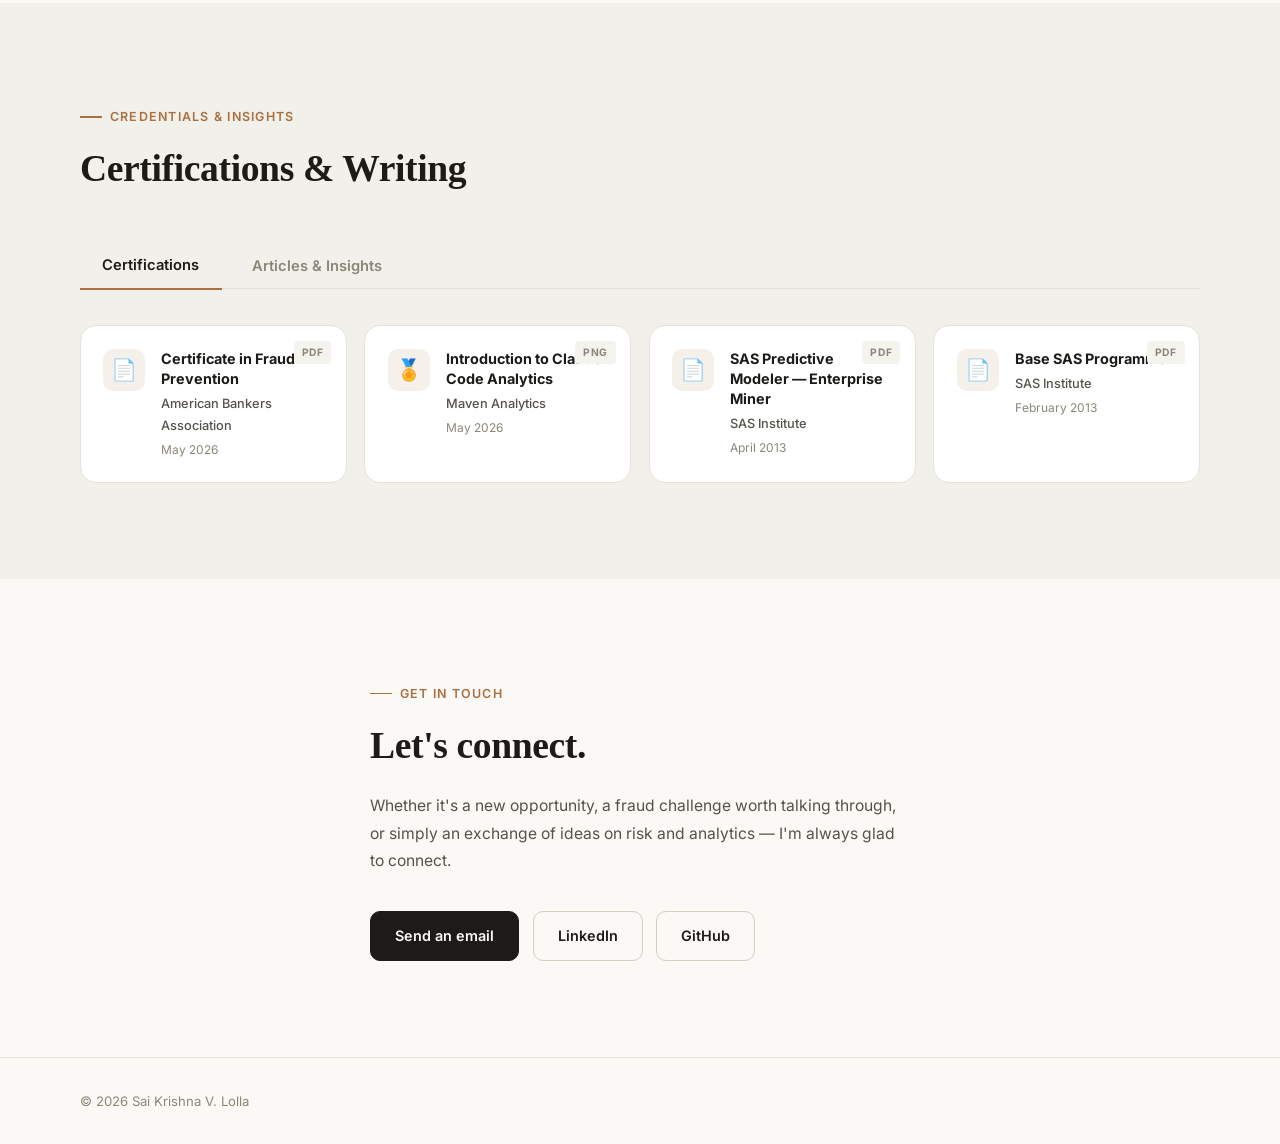
==== commit c9197cf6: "Add files via upload" ====
--- a/index.html
+++ b/index.html
@@ -204,7 +204,7 @@
 
         <div class="exp-card reveal">
           <span class="exp-dot"></span>
-          <div class="exp-period">Jun 2014 — Jun 2016</div>
+          <div class="exp-period">Jun 2014 — Jul 2016</div>
           <div class="exp-body">
             <div class="exp-header">
               <h3>Senior Associate, Risk Management</h3>
